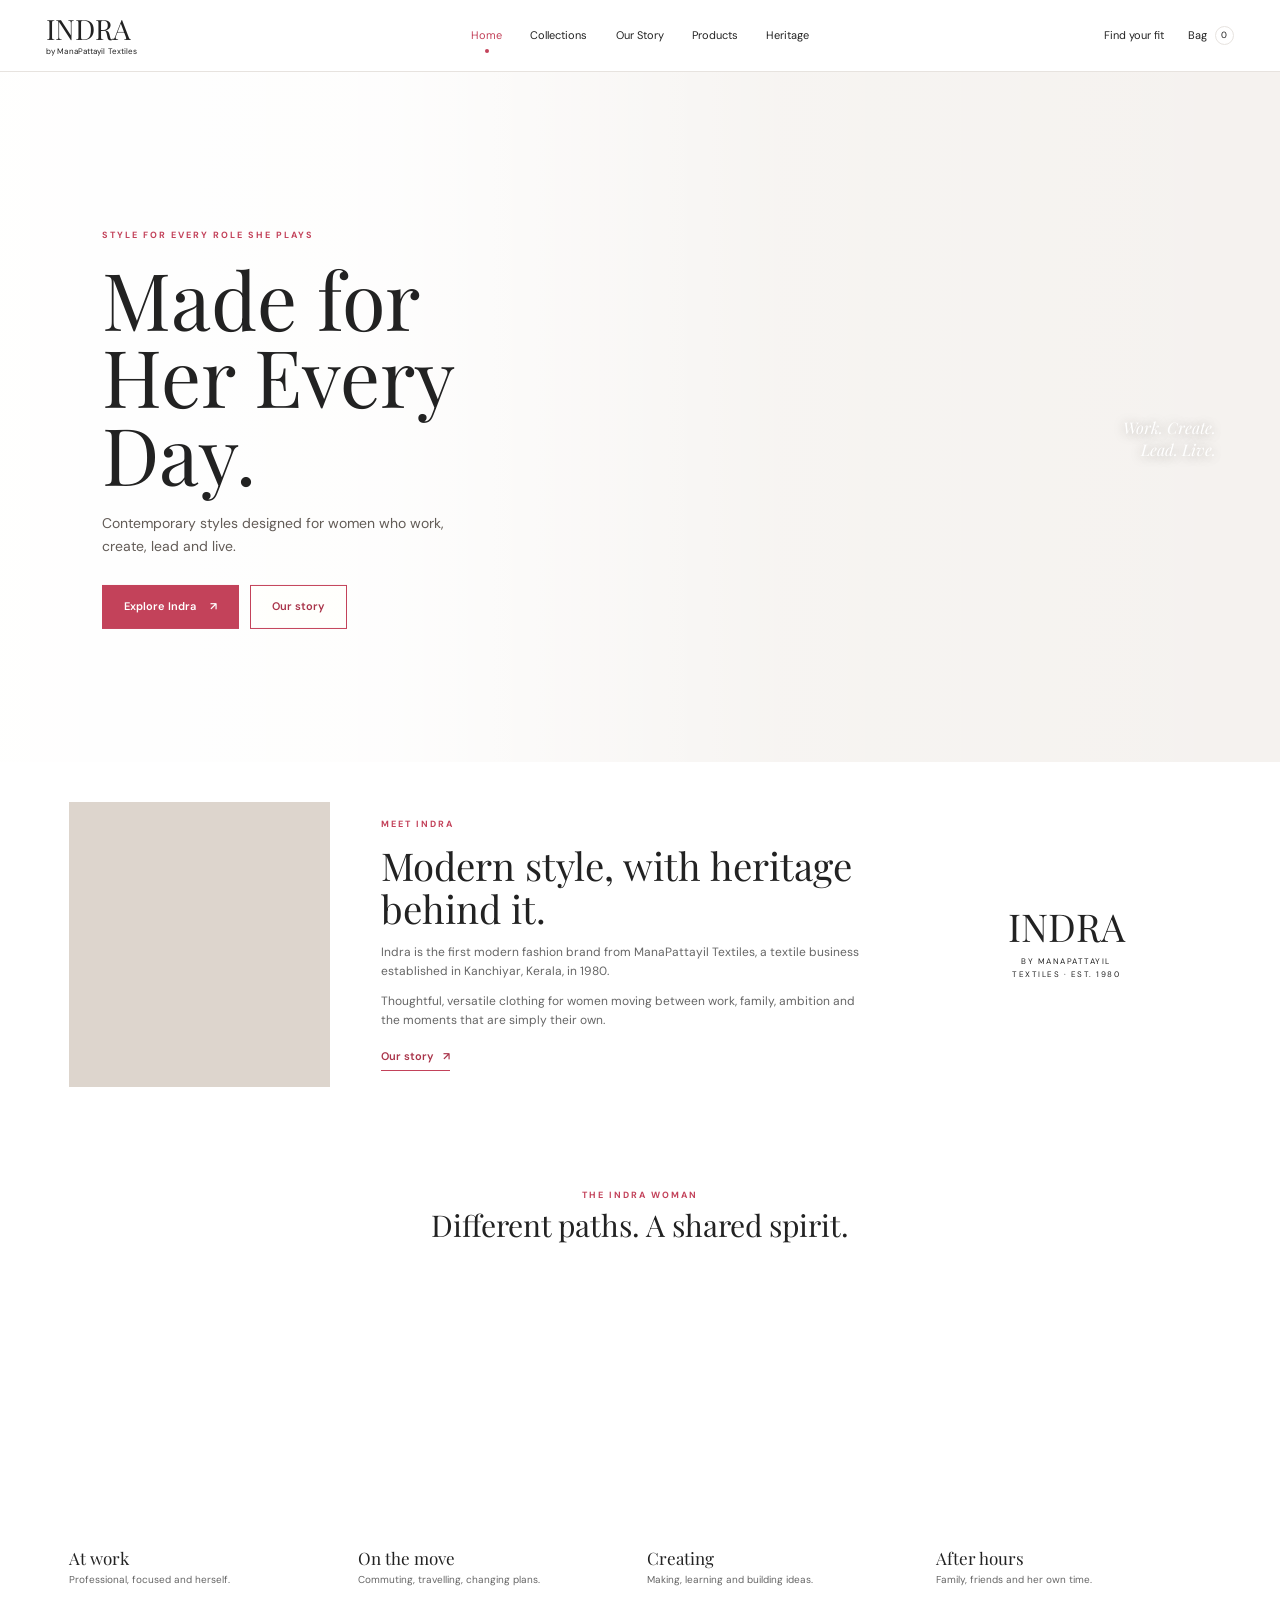
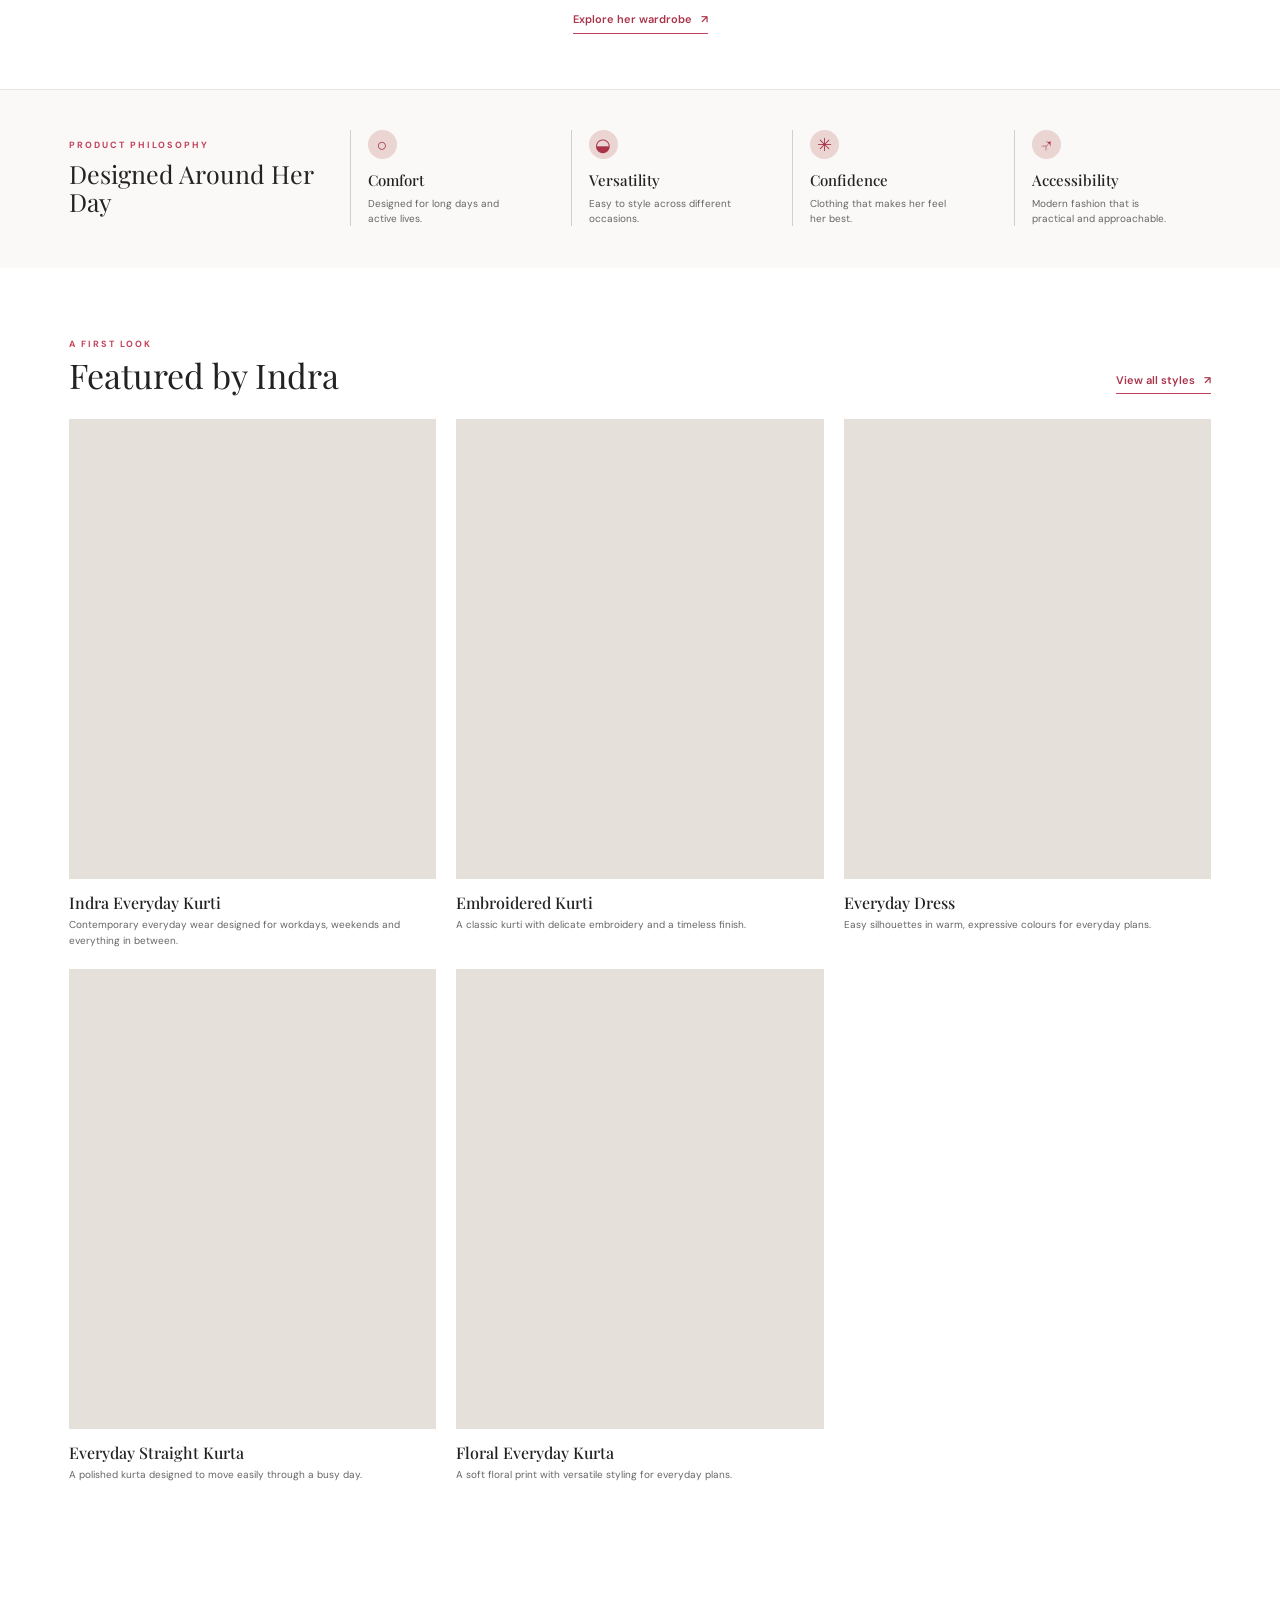
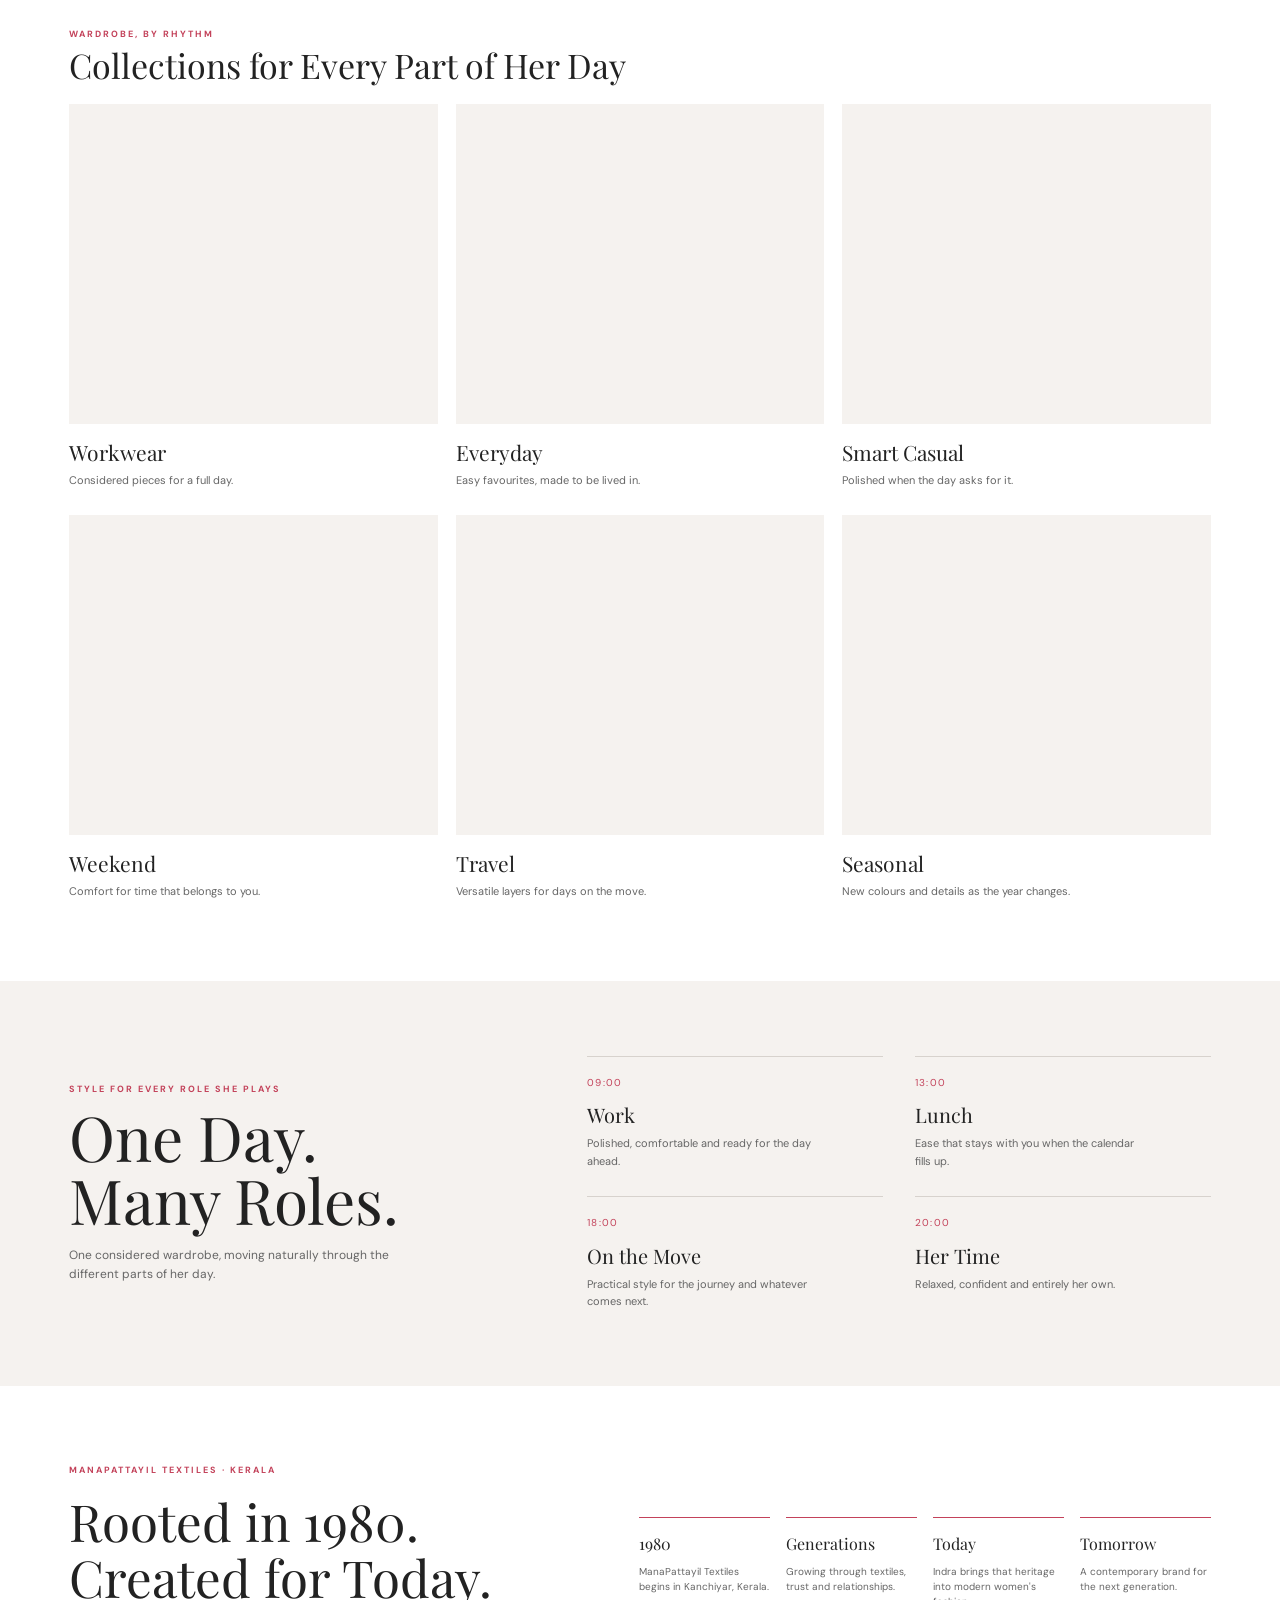
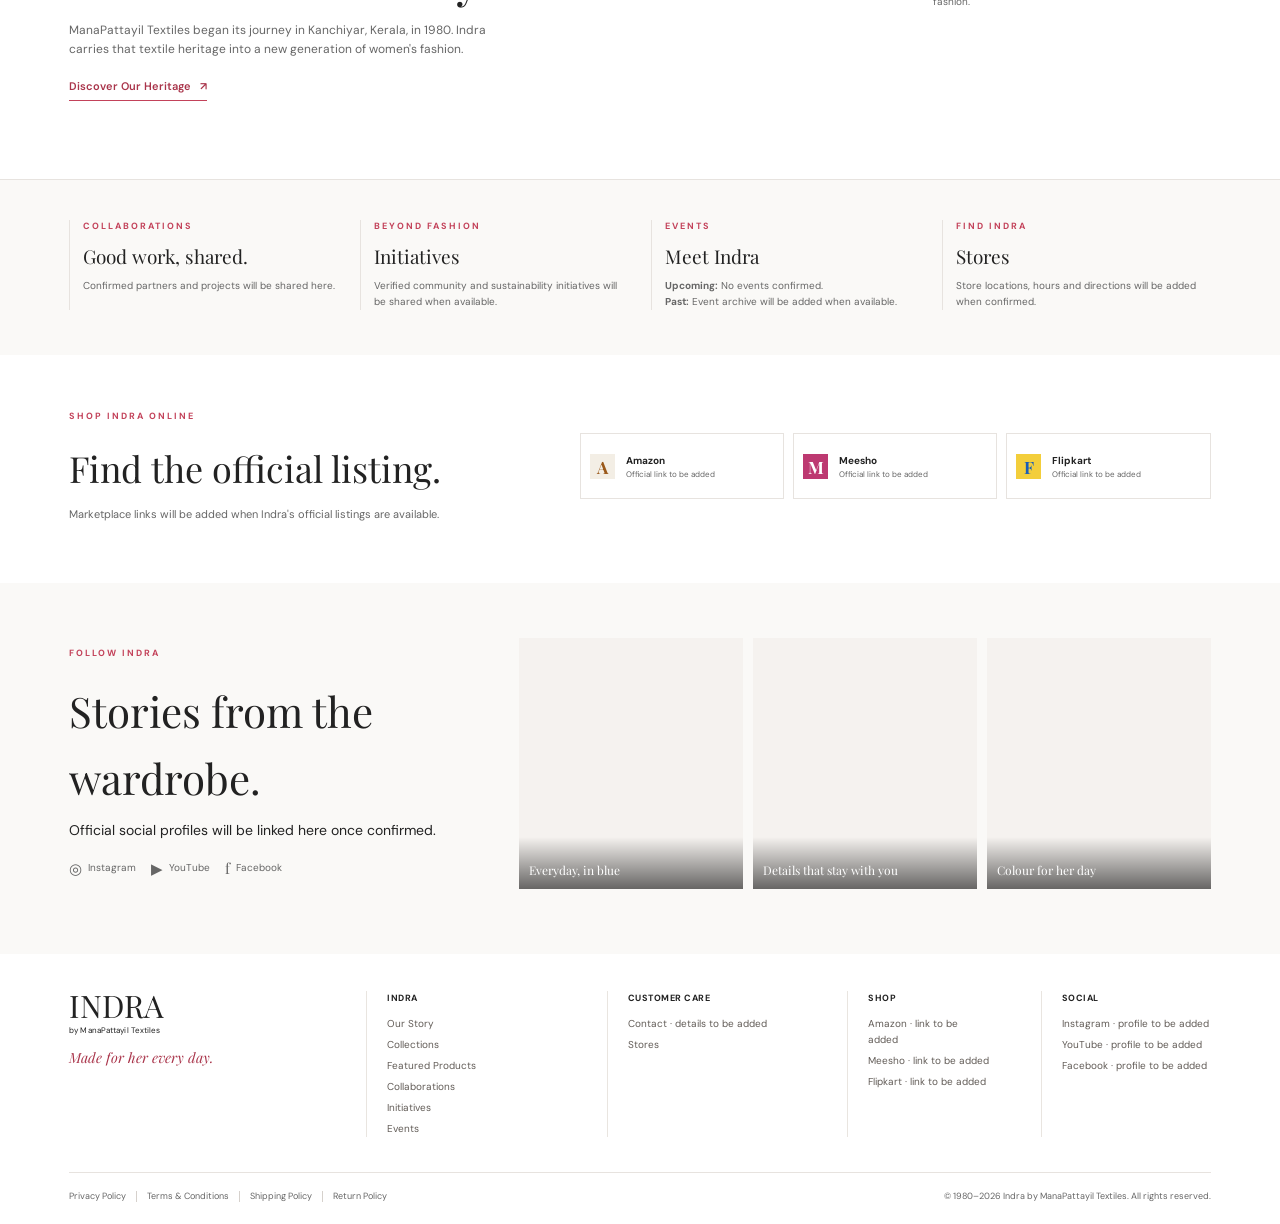
==== index.html @ 6b04056b "Pushing pages" ====
<!doctype html>
<html lang="en">
<head>
  <meta charset="utf-8">
  <meta name="viewport" content="width=device-width, initial-scale=1">
  <meta name="theme-color" content="#ffffff">
  <meta name="description" content="Indra by ManaPattayil Textiles: contemporary Indian wear for women who move, create, lead and live.">
  <title>Indra | Made for Her Every Day</title>
  <link rel="preconnect" href="https://fonts.googleapis.com">
  <link rel="preconnect" href="https://fonts.gstatic.com" crossorigin>
  <link href="https://fonts.googleapis.com/css2?family=DM+Sans:wght@400;500;600;700&family=Playfair+Display:wght@400;500;600&display=swap" rel="stylesheet">
  <link rel="stylesheet" href="styles.css">
  <script src="products.js" defer></script>
  <script src="script.js" defer></script>
</head>
<body>
  <header class="site-header">
    <a class="wordmark" href="index.html" aria-label="Indra home">INDRA<span>by ManaPattayil Textiles</span></a>
    <button class="menu-toggle" type="button" aria-expanded="false" aria-controls="primary-nav" aria-label="Open navigation"><span></span><span></span></button>
    <nav class="primary-nav" id="primary-nav" aria-label="Main navigation">
      <a class="is-active" href="index.html">Home</a>
      <a href="explore.html">Collections</a>
      <a href="our-story.html">Our Story</a>
      <a href="product.html">Products</a>
      <a href="our-story.html#heritage">Heritage</a>
    </nav>
    <div class="header-actions"><a class="header-link" href="explore.html">Find your fit</a><a class="bag-link" href="product.html" aria-label="Shopping bag">Bag <span>0</span></a></div>
  </header>

  <main>
    <section class="home-hero">
      <img class="hero-image" src="Images/blue-kurti-details.jpg" data-local-image data-fallback="https://images.unsplash.com/photo-1539109136881-3be0616acf4b?auto=format&fit=crop&w=1800&q=88" alt="Confident woman wearing Indra's blue everyday kurti">
      <div class="hero-copy">
        <p class="eyebrow">Style for every role she plays</p>
        <h1>Made for<br>Her Every Day.</h1>
        <p class="intro">Contemporary styles designed for women who work, create, lead and live.</p>
        <div class="button-row"><a class="button button-dark" href="explore.html">Explore Indra <span aria-hidden="true">↗</span></a><a class="button button-outline" href="our-story.html">Our story</a></div>
      </div>
      <p class="hero-note">Work. Create.<br>Lead. Live.</p>
    </section>

    <section class="story-intro page-gutter">
      <div class="story-photo"><img src="Images/cocoa-embroidered-kurti.jpg" data-local-image data-fallback="https://images.unsplash.com/photo-1534528741775-53994a69daeb?auto=format&fit=crop&w=900&q=85" alt="Indra cocoa kurti with delicate floral embroidery"></div>
      <div class="story-copy"><p class="eyebrow">Meet Indra</p><h2>Modern style, with heritage behind it.</h2><p>Indra is the first modern fashion brand from ManaPattayil Textiles, a textile business established in Kanchiyar, Kerala, in 1980.</p><p>Thoughtful, versatile clothing for women moving between work, family, ambition and the moments that are simply their own.</p><a class="text-link" href="our-story.html">Our story <span aria-hidden="true">↗</span></a></div>
      <div class="story-mark"><span>INDRA</span><small>BY MANAPATTAYIL<br>TEXTILES · EST. 1980</small></div>
    </section>

    <section class="woman-section page-gutter" id="stories">
      <div class="section-heading"><p class="eyebrow">The Indra woman</p><h2>Different paths. A shared spirit.</h2></div>
      <div class="persona-grid">
        <a class="persona" href="explore.html?category=workwear"><img src="Images/mustard-workwear-kurta.jpg" data-local-image data-fallback="https://images.unsplash.com/photo-1483985988355-763728e1935b?auto=format&fit=crop&w=850&q=85" alt="Indra kurta styled for a polished workday"><span class="persona-title">At work</span><span class="persona-caption">Professional, focused and herself.</span></a>
        <a class="persona" href="explore.html?category=travel"><img src="Images/blue-kurti-details.jpg" data-local-image data-fallback="https://images.unsplash.com/photo-1529139574466-a303027c1d8b?auto=format&fit=crop&w=850&q=85" alt="Indra kurti for a day on the move"><span class="persona-title">On the move</span><span class="persona-caption">Commuting, travelling, changing plans.</span></a>
        <a class="persona" href="explore.html?category=smart-casual"><img src="Images/floral-kurta-styling.jpg" data-local-image data-fallback="https://images.unsplash.com/photo-1531123897727-8f129e1688ce?auto=format&fit=crop&w=850&q=85" alt="Indra floral kurta for a creative day"><span class="persona-title">Creating</span><span class="persona-caption">Making, learning and building ideas.</span></a>
        <a class="persona" href="explore.html?category=weekend"><img src="Images/everyday-dress-colours.jpg" data-local-image data-fallback="https://images.unsplash.com/photo-1515886657613-9f3515b0c78f?auto=format&fit=crop&w=850&q=85" alt="Indra everyday styles for time outside work"><span class="persona-title">After hours</span><span class="persona-caption">Family, friends and her own time.</span></a>
      </div>
      <a class="text-link center-link" href="explore.html">Explore her wardrobe <span aria-hidden="true">↗</span></a>
    </section>

    <section class="values-strip page-gutter" id="values">
      <div class="values-copy"><p class="eyebrow">Product philosophy</p><h2>Designed Around Her Day</h2></div>
      <div class="value-item"><span class="value-symbol">○</span><h3>Comfort</h3><p>Designed for long days and active lives.</p></div>
      <div class="value-item"><span class="value-symbol">◒</span><h3>Versatility</h3><p>Easy to style across different occasions.</p></div>
      <div class="value-item"><span class="value-symbol">✳</span><h3>Confidence</h3><p>Clothing that makes her feel her best.</p></div>
      <div class="value-item"><span class="value-symbol">↗</span><h3>Accessibility</h3><p>Modern fashion that is practical and approachable.</p></div>
    </section>

    <section class="featured-section page-gutter" id="featured"><div class="collection-top"><div><p class="eyebrow">A first look</p><h2>Featured by Indra</h2></div><a class="text-link" href="explore.html">View all styles <span aria-hidden="true">↗</span></a></div><div class="product-grid featured-grid" data-featured-products></div></section>

    <section class="collection-section page-gutter" id="collections"><div class="collection-top"><div><p class="eyebrow">Wardrobe, by rhythm</p><h2>Collections for Every Part of Her Day</h2></div></div><div class="collection-editorial-grid" data-collection-grid></div></section>

    <section class="day-story page-gutter" id="day-story"><div class="day-story-heading"><p class="eyebrow">Style for every role she plays</p><h2>One Day.<br>Many Roles.</h2><p>One considered wardrobe, moving naturally through the different parts of her day.</p></div><div class="day-moments"><article><span>09:00</span><h3>Work</h3><p>Polished, comfortable and ready for the day ahead.</p></article><article><span>13:00</span><h3>Lunch</h3><p>Ease that stays with you when the calendar fills up.</p></article><article><span>18:00</span><h3>On the Move</h3><p>Practical style for the journey and whatever comes next.</p></article><article><span>20:00</span><h3>Her Time</h3><p>Relaxed, confident and entirely her own.</p></article></div></section>

    <section class="heritage-band page-gutter" id="heritage"><div class="heritage-band-copy"><p class="eyebrow">ManaPattayil Textiles · Kerala</p><h2>Rooted in 1980.<br>Created for Today.</h2><p>ManaPattayil Textiles began its journey in Kanchiyar, Kerala, in 1980. Indra carries that textile heritage into a new generation of women's fashion.</p><a class="text-link" href="our-story.html#heritage">Discover Our Heritage <span aria-hidden="true">↗</span></a></div><ol class="heritage-timeline"><li><span>1980</span><p>ManaPattayil Textiles begins in Kanchiyar, Kerala.</p></li><li><span>Generations</span><p>Growing through textiles, trust and relationships.</p></li><li><span>Today</span><p>Indra brings that heritage into modern women's fashion.</p></li><li><span>Tomorrow</span><p>A contemporary brand for the next generation.</p></li></ol></section>

    <section class="brand-updates page-gutter" aria-label="Brand updates"><div id="collaborations"><p class="eyebrow">Collaborations</p><h2>Good work, shared.</h2><p>Confirmed partners and projects will be shared here.</p></div><div id="initiatives"><p class="eyebrow">Beyond fashion</p><h2>Initiatives</h2><p>Verified community and sustainability initiatives will be shared when available.</p></div><div id="events"><p class="eyebrow">Events</p><h2>Meet Indra</h2><p><strong>Upcoming:</strong> No events confirmed.<br><strong>Past:</strong> Event archive will be added when available.</p></div><div id="stores"><p class="eyebrow">Find Indra</p><h2>Stores</h2><p>Store locations, hours and directions will be added when confirmed.</p></div></section>

    <section class="online-section page-gutter" id="shop-online"><div><p class="eyebrow">Shop Indra Online</p><h2>Find the official listing.</h2><p>Marketplace links will be added when Indra's official listings are available.</p></div><div class="marketplace-grid" data-marketplaces></div></section>
    <section class="social-section page-gutter" id="follow"><div class="social-heading"><p class="eyebrow">Follow Indra</p><h2>Stories from the wardrobe.</h2><p>Official social profiles will be linked here once confirmed.</p><div class="social-links" data-social-links></div></div><div class="social-image-grid"><a href="product.html?id=everyday-kurti-blue"><img src="Images/blue-kurti-details.jpg" data-local-image data-fallback="https://images.unsplash.com/photo-1539109136881-3be0616acf4b?auto=format&fit=crop&w=700&q=80" alt="Indra blue kurti details"><span>Everyday, in blue</span></a><a href="product.html?id=embroidered-kurti-cocoa"><img src="Images/cocoa-embroidered-kurti.jpg" data-local-image data-fallback="https://images.unsplash.com/photo-1524504388940-b1c1722653e1?auto=format&fit=crop&w=700&q=80" alt="Indra embroidered kurti"><span>Details that stay with you</span></a><a href="product.html?id=floral-kurta-mint"><img src="Images/floral-kurta-styling.jpg" data-local-image data-fallback="https://images.unsplash.com/photo-1515886657613-9f3515b0c78f?auto=format&fit=crop&w=700&q=80" alt="Indra floral kurta"><span>Colour for her day</span></a></div></section>
  </main>
  <footer class="site-footer">
    <div class="footer-main">
      <div class="footer-brand"><a class="wordmark" href="index.html">INDRA<span>by ManaPattayil Textiles</span></a><p>Made for her every day.</p></div>
      <nav class="footer-column" aria-label="Indra"><h2>Indra</h2><a href="our-story.html">Our Story</a><a href="explore.html">Collections</a><a href="product.html">Featured Products</a><a href="index.html#collaborations">Collaborations</a><a href="index.html#initiatives">Initiatives</a><a href="index.html#events">Events</a></nav>
      <nav class="footer-column" aria-label="Customer care"><h2>Customer Care</h2><span>Contact · details to be added</span><a href="index.html#stores">Stores</a></nav>
      <nav class="footer-column" aria-label="Shop"><h2>Shop</h2><span>Amazon · link to be added</span><span>Meesho · link to be added</span><span>Flipkart · link to be added</span></nav>
      <nav class="footer-column footer-social" aria-label="Social platforms"><h2>Social</h2><span>Instagram · profile to be added</span><span>YouTube · profile to be added</span><span>Facebook · profile to be added</span></nav>
    </div>
    <div class="footer-bottom"><div class="footer-legal"><span>Privacy Policy</span><span>Terms &amp; Conditions</span><span>Shipping Policy</span><span>Return Policy</span></div><small>© 1980–<span data-year></span> Indra by ManaPattayil Textiles. All rights reserved.</small></div>
  </footer>
</body>
</html>
---- styles.css ----
:root {
  --paper: #ffffff;
  --white: #ffffff;
  --surface: #faf9f7;
  --soft: #f5f2ef;
  --ink: #222222;
  --muted: #666666;
  --line: #e7e3df;
  --rose: #c3425a;
  --rose-dark: #a9344a;
  --sage: #7d8876;
  --serif: "Playfair Display", Georgia, serif;
  --sans: "DM Sans", "Segoe UI", sans-serif;
}

* { box-sizing: border-box; }
html { scroll-behavior: smooth; }
body { margin: 0; background: var(--paper); color: var(--ink); font-family: var(--sans); font-size: 14px; line-height: 1.6; }
img { display: block; width: 100%; height: 100%; object-fit: cover; }
a { color: inherit; text-decoration: none; }
button { color: inherit; font: inherit; }
.page-gutter { padding-right: clamp(22px, 5.4vw, 86px); padding-left: clamp(22px, 5.4vw, 86px); }
.site-header { height: 72px; display: grid; grid-template-columns: 1fr auto 1fr; align-items: center; gap: 28px; padding: 0 clamp(20px, 3.6vw, 58px); background: rgba(255, 255, 255, .97); border-bottom: 1px solid var(--line); position: relative; z-index: 10; }
.wordmark { width: max-content; display: flex; flex-direction: column; font-family: var(--serif); font-size: 28px; line-height: .95; letter-spacing: 0; }
.wordmark span { margin-top: 5px; font-family: var(--sans); font-size: 8px; line-height: 1; letter-spacing: .1px; }
.primary-nav { display: flex; gap: clamp(15px, 2.2vw, 34px); align-items: center; }
.primary-nav a, .header-link, .bag-link { font-size: 11px; transition: color .2s ease; }
.primary-nav a:hover, .primary-nav a.is-active, .header-link:hover { color: var(--rose); }
.primary-nav a.is-active::after { content: ""; display: block; width: 4px; height: 4px; margin: 5px auto -9px; border-radius: 50%; background: var(--rose); }
.header-actions { display: flex; justify-content: flex-end; align-items: center; gap: 24px; }
.bag-link { display: flex; align-items: center; gap: 8px; }
.bag-link span { display: inline-grid; place-items: center; width: 19px; height: 19px; border: 1px solid var(--line); border-radius: 50%; font-size: 9px; }
.menu-toggle { display: none; }
.home-hero { height: min(690px, calc(100svh - 72px)); min-height: 530px; position: relative; overflow: hidden; background: var(--soft); }
.home-hero::after { content: ""; position: absolute; inset: 0; background: linear-gradient(90deg, rgba(255,255,255,.97) 0%, rgba(255,255,255,.88) 30%, rgba(255,255,255,.18) 61%, transparent 100%); }
.hero-image { position: absolute; inset: 0; object-position: 54% 39%; }
.hero-copy { position: absolute; top: 50%; left: clamp(32px, 8vw, 128px); z-index: 1; width: min(480px, 42%); transform: translateY(-47%); }
.eyebrow { margin: 0 0 18px; color: var(--rose); font-size: 9px; font-weight: 700; letter-spacing: 2px; line-height: 1.4; text-transform: uppercase; }
h1, h2, h3, p { margin-top: 0; }
.hero-copy h1, .story-hero h1, .collection-hero h1 { margin-bottom: 19px; font-family: var(--serif); font-size: clamp(48px, 6.2vw, 88px); font-weight: 400; letter-spacing: 0; line-height: .98; }
.intro { max-width: 380px; color: #625b56; font-size: 14px; line-height: 1.65; }
.button-row { display: flex; flex-wrap: wrap; gap: 11px; margin-top: 27px; }
.button { min-height: 44px; display: inline-flex; align-items: center; justify-content: center; gap: 14px; padding: 0 21px; border: 1px solid transparent; font-size: 11px; font-weight: 600; transition: background .2s ease, color .2s ease, border-color .2s ease; }
.button-dark { background: var(--rose); color: white; }
.button-dark:hover { background: var(--rose-dark); }
.button-outline { border-color: var(--rose); color: var(--rose-dark); background: rgba(255,254,250,.35); }
.button-outline:hover { background: var(--rose); color: white; }
.hero-note { position: absolute; z-index: 1; right: 5%; top: 50%; color: white; font-family: var(--serif); font-size: 16px; font-style: italic; line-height: 1.4; text-align: right; text-shadow: 0 1px 12px #30282466; }
.hero-index { position: absolute; right: 38px; bottom: 29px; z-index: 1; color: white; font-size: 10px; letter-spacing: 1px; }
.story-intro { min-height: 365px; display: grid; grid-template-columns: minmax(180px, .72fr) 1.35fr .8fr; gap: clamp(24px, 4vw, 66px); align-items: center; padding-top: 38px; padding-bottom: 38px; background: var(--white); }
.story-photo { height: 285px; overflow: hidden; background: #ddd5cd; }
.story-photo img { object-position: 50% 40%; }
.story-copy .eyebrow { margin-bottom: 13px; }
.story-copy h2, .section-heading h2, .values-copy h2, .shop-band h2, .collection-top h2, .collection-note h2, .heritage-copy h2 { margin-bottom: 13px; font-family: var(--serif); font-size: clamp(27px, 3vw, 40px); font-weight: 400; line-height: 1.12; }
.story-copy p:not(.eyebrow) { max-width: 540px; margin-bottom: 11px; color: var(--muted); font-size: 12px; }
.text-link { display: inline-flex; align-items: center; gap: 9px; margin-top: 7px; padding-bottom: 4px; border-bottom: 1px solid var(--rose); color: var(--rose-dark); font-size: 11px; font-weight: 600; }
.text-link span { transition: transform .2s ease; }
.text-link:hover span { transform: translate(2px, -2px); }
.story-mark { display: flex; flex-direction: column; align-items: center; gap: 9px; color: var(--ink); }
.story-mark span { font-family: var(--serif); font-size: clamp(30px, 3vw, 43px); line-height: 1; }
.story-mark small { font-size: 8px; letter-spacing: 1.5px; line-height: 1.7; text-align: center; }
.woman-section { padding-top: 62px; padding-bottom: 55px; }
.section-heading { margin-bottom: 25px; text-align: center; }
.section-heading .eyebrow { margin-bottom: 7px; }
.section-heading h2 { margin: 0; font-size: 30px; }
.persona-grid { display: grid; grid-template-columns: repeat(4, minmax(0, 1fr)); gap: 14px; }
.persona { display: flex; flex-direction: column; min-width: 0; }
.persona img { height: clamp(170px, 21vw, 290px); margin-bottom: 9px; background: #e1dcd5; transition: filter .25s ease; }
.persona:hover img, .product-card:hover img { filter: saturate(.82); }
.persona-title { font-family: var(--serif); font-size: 17px; }
.persona-caption { color: var(--muted); font-size: 10px; }
.center-link { display: flex; width: max-content; margin: 23px auto 0; }
.values-strip { display: grid; grid-template-columns: 1.3fr repeat(4, 1fr); gap: 24px; align-items: center; padding-top: 40px; padding-bottom: 42px; border-top: 1px solid var(--line); background: var(--surface); }
.values-copy .eyebrow { margin-bottom: 8px; }
.values-copy h2 { margin: 0; font-size: 25px; }
.value-item { padding-left: 17px; border-left: 1px solid #d7cfc7; }
.value-symbol { display: inline-grid; place-items: center; width: 29px; height: 29px; margin-bottom: 9px; border-radius: 50%; background: #ead5d3; color: var(--rose-dark); font-family: var(--serif); font-size: 18px; }
.value-item h3 { margin-bottom: 4px; font-family: var(--serif); font-size: 15px; font-weight: 500; }
.value-item p { max-width: 150px; margin: 0; color: var(--muted); font-size: 10px; line-height: 1.5; }
.shop-band { min-height: 230px; display: flex; justify-content: space-between; align-items: center; gap: 24px; padding-top: 42px; padding-bottom: 42px; background: var(--sage); color: white; }
.shop-band .eyebrow { color: #f2c6c6; }
.shop-band h2 { max-width: 520px; margin: 0; font-size: clamp(30px, 4vw, 47px); }
.button-light { background: var(--white); color: var(--ink); }
.button-light:hover { background: #ead5d3; }
.site-footer { padding: 37px clamp(22px, 5.4vw, 86px) 15px; background: var(--white); }
.footer-main { display: grid; grid-template-columns: 1.3fr 1fr 1fr .75fr .9fr; gap: clamp(20px, 4vw, 64px); padding-bottom: 35px; }
.footer-brand .wordmark { font-size: 31px; }
.footer-brand > p { margin: 13px 0 0; color: var(--rose-dark); font-family: var(--serif); font-size: 14px; font-style: italic; }
.footer-column { display: flex; flex-direction: column; align-items: flex-start; gap: 5px; padding-left: 20px; border-left: 1px solid #e9e5e0; }
.footer-column h2 { margin: 0 0 5px; font-family: var(--sans); font-size: 9px; font-weight: 700; letter-spacing: .5px; text-transform: uppercase; }
.footer-column a { color: #625c57; font-size: 10px; line-height: 1.6; }
.footer-column a:hover { color: var(--rose); }
.footer-social a { display: flex; align-items: center; gap: 8px; }
.footer-social a span { width: 14px; color: var(--rose-dark); font-size: 12px; text-align: center; }
.footer-bottom { min-height: 37px; display: flex; justify-content: space-between; align-items: center; gap: 18px; padding-top: 12px; border-top: 1px solid var(--line); }
.footer-legal { display: flex; flex-wrap: wrap; gap: 0; }
.footer-legal span { padding: 0 10px; border-right: 1px solid #d6d1cc; color: var(--muted); font-size: 9px; line-height: 1.2; }
.footer-legal span:first-child { padding-left: 0; }
.footer-legal span:last-child { border-right: 0; }
.footer-bottom small { color: var(--muted); font-size: 9px; }
.story-hero { min-height: 580px; display: grid; grid-template-columns: .82fr 1.18fr; gap: 7vw; align-items: center; padding-top: 48px; padding-bottom: 48px; }
.story-hero-copy { padding-left: 7vw; }
.story-hero h1 { font-size: clamp(48px, 6vw, 76px); }
.story-hero-image { height: 480px; position: relative; overflow: hidden; background: #d9d1c7; }
.story-hero-image img { object-position: center 38%; }
.image-caption { position: absolute; right: 0; bottom: 0; padding: 12px 18px; background: var(--white); color: var(--rose-dark); font-family: var(--serif); font-size: 14px; font-style: italic; }
.manifesto { padding-top: 100px; padding-bottom: 105px; background: var(--soft); text-align: center; }
.manifesto h2 { max-width: 900px; margin: 0 auto 25px; font-family: var(--serif); font-size: clamp(30px, 4.3vw, 55px); font-weight: 400; line-height: 1.18; }
.manifesto > p:last-child { max-width: 670px; margin: 0 auto; color: var(--muted); font-size: 13px; }
.heritage-section { display: grid; grid-template-columns: 1fr 1fr; gap: 9vw; align-items: center; padding-top: 80px; padding-bottom: 80px; background: var(--white); }
.heritage-image { height: 410px; background: #ddd6cf; }
.heritage-copy p:not(.eyebrow) { max-width: 520px; color: var(--muted); font-size: 13px; }
.heritage-copy h2 { margin-bottom: 22px; font-size: clamp(31px, 4vw, 48px); }
.story-values { padding-top: 75px; padding-bottom: 85px; }
.story-values .section-heading { margin-bottom: 40px; }
.principles-grid { display: grid; grid-template-columns: repeat(3, 1fr); gap: 30px; }
.principles-grid article { min-height: 170px; padding-top: 20px; border-top: 1px solid var(--line); }
.principles-grid article > span { color: var(--rose); font-size: 10px; letter-spacing: 1px; }
.principles-grid h3 { margin: 15px 0 8px; font-family: var(--serif); font-size: 22px; font-weight: 400; }
.principles-grid p { max-width: 310px; color: var(--muted); font-size: 12px; }
.story-quote { display: flex; justify-content: center; align-items: center; gap: 50px; padding: 54px 24px; background: var(--soft); }
.story-quote p { margin: 0; font-family: var(--serif); font-size: clamp(26px, 4vw, 42px); font-style: italic; }
.collection-hero { min-height: 490px; display: grid; grid-template-columns: .85fr 1.15fr; align-items: center; gap: 7vw; padding-top: 45px; padding-bottom: 45px; background: var(--surface); }
.collection-hero > div { padding-left: 6vw; }
.collection-hero h1 { font-size: clamp(46px, 5.8vw, 75px); }
.collection-hero > img { height: 400px; object-position: center 35%; }
.collection-section { padding-top: 70px; padding-bottom: 80px; background: var(--white); }
.collection-top { display: flex; justify-content: space-between; align-items: end; gap: 20px; margin-bottom: 20px; }
.collection-top .eyebrow { margin-bottom: 6px; }
.collection-top h2 { margin: 0; font-size: 34px; }
.product-count { margin: 0 0 5px; color: var(--muted); font-size: 11px; }
.filter-row { display: flex; gap: 8px; margin: 25px 0 28px; overflow-x: auto; }
.filter-button { min-height: 35px; padding: 0 14px; border: 1px solid var(--line); background: transparent; cursor: pointer; white-space: nowrap; font-size: 10px; }
.filter-button:hover, .filter-button.is-selected { border-color: var(--ink); background: var(--ink); color: white; }
.product-grid { display: grid; grid-template-columns: repeat(4, minmax(0, 1fr)); gap: 20px; }
.product-card { min-width: 0; }
.product-image { height: clamp(220px, 30vw, 390px); position: relative; overflow: hidden; background: #e5e0da; }
.product-image img { transition: transform .45s ease, filter .25s ease; }
.product-card:hover .product-image img { transform: scale(1.025); }
.product-tag { position: absolute; top: 12px; left: 12px; padding: 5px 8px; background: var(--white); font-size: 9px; }
.product-meta { display: flex; justify-content: space-between; gap: 8px; padding-top: 11px; }
.product-meta h3 { margin: 0 0 1px; font-family: var(--serif); font-size: 16px; font-weight: 500; }
.product-meta p { margin: 0; color: var(--muted); font-size: 10px; }
.price { flex: 0 0 auto; color: var(--rose-dark); font-size: 11px; font-weight: 600; }
.collection-note { padding-top: 70px; padding-bottom: 80px; background: var(--soft); text-align: center; }
.collection-note h2 { max-width: 690px; margin: 0 auto 15px; font-size: clamp(30px, 4vw, 46px); }
.breadcrumbs { display: flex; gap: 10px; align-items: center; min-height: 50px; background: var(--white); color: var(--muted); font-size: 10px; }
.breadcrumbs a:hover { color: var(--rose); }
.product-detail { display: grid; grid-template-columns: 1.12fr .88fr; gap: clamp(35px, 7vw, 105px); padding-top: 16px; padding-bottom: 60px; background: var(--white); }
.product-gallery { display: grid; grid-template-columns: 60px minmax(0, 1fr); gap: 13px; max-height: 660px; }
.thumbnail-list { display: flex; flex-direction: column; gap: 9px; }
.thumbnail { width: 60px; height: 79px; padding: 0; overflow: hidden; border: 1px solid transparent; background: #eee9e3; cursor: pointer; }
.thumbnail.is-active { border-color: var(--rose); }
.thumbnail img { opacity: .8; }
.thumbnail.is-active img { opacity: 1; }
.main-product-image { height: min(640px, 55vw); min-height: 440px; background: #e4ded7; }
.main-product-image img { object-position: center 35%; }
.product-info { padding-top: 17px; }
.product-info .eyebrow { margin-bottom: 11px; }
.product-info h1 { margin-bottom: 9px; font-family: var(--serif); font-size: clamp(32px, 4vw, 47px); font-weight: 400; line-height: 1.12; }
.product-description { max-width: 450px; margin-bottom: 19px; color: var(--muted); font-size: 12px; }
.product-price { margin-bottom: 24px; color: var(--rose-dark); font-size: 20px; font-weight: 600; }
.product-price span { display: block; margin-top: 2px; color: var(--muted); font-size: 9px; font-weight: 400; }
.size-picker { margin: 0 0 19px; padding: 0; border: 0; }
.size-picker legend { display: flex; width: 100%; justify-content: space-between; align-items: center; margin-bottom: 10px; font-size: 11px; font-weight: 600; }
.size-guide-link { padding: 0; border: 0; border-bottom: 1px solid var(--muted); background: none; color: var(--muted); cursor: pointer; font-size: 10px; font-weight: 400; }
.size-options { display: flex; gap: 8px; }
.size-options button { width: 43px; height: 39px; border: 1px solid var(--line); background: transparent; cursor: pointer; font-size: 10px; }
.size-options button:hover, .size-options button[aria-pressed="true"] { border-color: var(--ink); background: var(--ink); color: white; }
.selection-message { min-height: 16px; margin: 7px 0 0; color: var(--rose-dark); font-size: 10px; }
.retailer-list { display: grid; gap: 7px; }
.retailer-list a { min-height: 44px; display: grid; grid-template-columns: 28px 1fr 20px; gap: 10px; align-items: center; padding: 0 10px; border: 1px solid #c9c4be; transition: border-color .2s ease, background .2s ease; }
.retailer-list a:hover { border-color: var(--rose); background: #faf6f2; }
.retailer-list a > span:nth-child(2) { font-size: 11px; font-weight: 600; }
.retailer-mark { width: 25px; height: 25px; display: grid; place-items: center; color: white; font-family: var(--serif); font-size: 17px; font-weight: 700; }
.amazon-mark { background: #f3eee5; color: #9a5819; }
.meesho-mark { background: #bd3971; }
.flipkart-mark { background: #f3ce3b; color: #195db8; }
.product-promises { display: flex; flex-wrap: wrap; justify-content: space-between; gap: 9px; padding-top: 15px; color: var(--muted); font-size: 9px; }
.product-tabs { padding-bottom: 45px; background: var(--white); }
.tab-list { display: flex; gap: 0; border-bottom: 1px solid var(--line); }
.tab-button { min-width: 135px; padding: 12px 16px; border: 0; border-bottom: 2px solid transparent; background: transparent; color: var(--muted); cursor: pointer; font-size: 10px; }
.tab-button.is-active { border-bottom-color: var(--rose); color: var(--rose-dark); }
.tab-panel { min-height: 155px; padding: 20px 3px; color: var(--muted); font-size: 11px; }
.tab-panel p { max-width: 800px; }
.tab-panel ul { padding-left: 17px; }
.tab-panel li { margin: 3px 0; }
.size-table-wrap { overflow-x: auto; }
.tab-panel table { width: min(600px, 100%); border-collapse: collapse; text-align: left; }
.tab-panel th, .tab-panel td { padding: 8px 12px; border-bottom: 1px solid var(--line); }
.tab-panel th { color: var(--ink); font-weight: 600; }
.recommendations { padding-top: 48px; padding-bottom: 70px; }
.recommendations .collection-top { margin-bottom: 22px; }
.recommendation-grid { display: grid; grid-template-columns: repeat(3, minmax(0, 1fr)); gap: 18px; }
.recommendation-grid .product-image { height: clamp(230px, 31vw, 385px); }
.image-unavailable { visibility: hidden; }
[hidden] { display: none !important; }
.featured-section { padding-top: 70px; padding-bottom: 75px; background: var(--white); }
.featured-section .collection-top { margin-bottom: 25px; }
.featured-grid { grid-template-columns: repeat(3, minmax(0, 1fr)); }
.featured-grid .product-image { height: clamp(270px, 36vw, 460px); }
.collection-editorial-grid { display: grid; grid-template-columns: repeat(3, minmax(0, 1fr)); gap: 26px 18px; }
.collection-editorial-card { min-width: 0; }
.collection-editorial-image { height: clamp(210px, 25vw, 330px); overflow: hidden; background: var(--soft); }
.collection-editorial-image img { transition: transform .45s ease; }
.collection-editorial-card:hover img { transform: scale(1.025); }
.collection-editorial-card h3 { margin: 12px 0 2px; font-family: var(--serif); font-size: 21px; font-weight: 400; }
.collection-editorial-card p { margin: 0; color: var(--muted); font-size: 11px; }
.day-story { display: grid; grid-template-columns: .8fr 1.2fr; gap: 8vw; align-items: center; padding-top: 75px; padding-bottom: 75px; background: var(--soft); }
.day-story-heading .eyebrow { margin-bottom: 10px; }
.day-story-heading h2 { margin-bottom: 14px; font-family: var(--serif); font-size: clamp(38px, 5vw, 62px); font-weight: 400; line-height: 1.02; }
.day-story-heading > p:last-child { max-width: 320px; margin: 0; color: var(--muted); font-size: 12px; }
.day-moments { display: grid; grid-template-columns: repeat(2, minmax(0, 1fr)); gap: 26px 32px; }
.day-moments article { padding-top: 13px; border-top: 1px solid #d7d2cd; }
.day-moments article > span { color: var(--rose); font-size: 10px; letter-spacing: 1.2px; }
.day-moments h3 { margin: 7px 0 4px; font-family: var(--serif); font-size: 20px; font-weight: 400; }
.day-moments p { max-width: 230px; margin: 0; color: var(--muted); font-size: 11px; }
.heritage-band { display: grid; grid-template-columns: .9fr 1.1fr; gap: 8vw; align-items: center; padding-top: 78px; padding-bottom: 78px; background: var(--white); }
.heritage-band-copy h2 { margin-bottom: 16px; font-family: var(--serif); font-size: clamp(35px, 4vw, 51px); font-weight: 400; line-height: 1.08; }
.heritage-band-copy > p:not(.eyebrow) { max-width: 450px; color: var(--muted); font-size: 12px; }
.heritage-timeline { display: grid; grid-template-columns: repeat(4, minmax(0, 1fr)); gap: 16px; margin: 0; padding: 0; list-style: none; }
.heritage-timeline li { min-height: 130px; padding-top: 13px; border-top: 1px solid var(--rose); }
.heritage-timeline li span { font-family: var(--serif); font-size: 16px; }
.heritage-timeline li p { margin: 7px 0 0; color: var(--muted); font-size: 10px; line-height: 1.5; }
.brand-updates { display: grid; grid-template-columns: repeat(4, minmax(0, 1fr)); gap: 22px; padding-top: 40px; padding-bottom: 45px; border-top: 1px solid var(--line); background: var(--surface); }
.brand-updates > div { padding-left: 13px; border-left: 1px solid var(--line); }
.brand-updates .eyebrow { margin-bottom: 9px; }
.brand-updates h2 { margin-bottom: 6px; font-family: var(--serif); font-size: 19px; font-weight: 400; }
.brand-updates p:last-child { margin: 0; color: var(--muted); font-size: 10px; }
.brand-updates > div:nth-child(1) { scroll-margin-top: 85px; }
.brand-updates > div:nth-child(2) { scroll-margin-top: 85px; }
.brand-updates > div:nth-child(3) { scroll-margin-top: 85px; }
.brand-updates > div:nth-child(4) { scroll-margin-top: 85px; }
.online-section { display: grid; grid-template-columns: .8fr 1.2fr; gap: 7vw; align-items: center; padding-top: 55px; padding-bottom: 60px; background: var(--white); }
.online-section h2 { margin-bottom: 8px; font-family: var(--serif); font-size: clamp(25px, 3vw, 36px); font-weight: 400; }
.online-section > div:first-child > p:last-child { margin: 0; color: var(--muted); font-size: 11px; }
.marketplace-grid { display: grid; grid-template-columns: repeat(3, minmax(0, 1fr)); gap: 9px; }
.marketplace-option { min-height: 66px; display: grid; grid-template-columns: 28px minmax(0, 1fr) 14px; gap: 8px; align-items: center; padding: 9px; border: 1px solid var(--line); }
.marketplace-option[aria-disabled="true"] { color: var(--muted); }
.marketplace-option[href]:hover { border-color: var(--rose); }
.marketplace-copy { display: flex; flex-direction: column; min-width: 0; }
.marketplace-copy strong { color: var(--ink); font-size: 10px; }
.marketplace-copy small { color: var(--muted); font-size: 8px; line-height: 1.3; }
.product-availability { margin: 0 0 16px; color: var(--muted); font-size: 10px; }
.product-info .size-picker h2 { margin: 0 0 9px; font-family: var(--sans); font-size: 11px; font-weight: 600; }
.product-info .retailer-list { margin-bottom: 15px; }
.product-info .retailer-list .marketplace-option { min-height: 47px; }
.product-info .product-promises { justify-content: flex-start; }
.brand-relationship { display: grid; grid-template-columns: 1fr 44px 1fr; gap: 28px; align-items: center; padding-top: 35px; padding-bottom: 35px; background: var(--soft); }
.brand-relationship article { padding: 8px 0; }
.brand-relationship .eyebrow { margin-bottom: 7px; }
.brand-relationship h2 { margin-bottom: 6px; font-family: var(--serif); font-size: 25px; font-weight: 400; }
.brand-relationship article:last-child h2 { font-size: 37px; }
.brand-relationship article p:last-child { max-width: 390px; margin: 0; color: var(--muted); font-size: 11px; }
.brand-relationship > span { color: var(--rose); font-size: 23px; text-align: center; }
.footer-column > span { color: #625c57; font-size: 10px; line-height: 1.6; }
.footer-column > span[aria-disabled="true"] { color: var(--muted); }
.social-section { display: grid; grid-template-columns: .7fr 1.3fr; gap: 6vw; align-items: center; padding-top: 55px; padding-bottom: 65px; background: var(--surface); }
.social-heading h2 { margin-bottom: 7px; font-family: var(--serif); font-size: clamp(28px, 3.5vw, 42px); font-weight: 400; }
.social-heading > p:last-child { margin: 0; color: var(--muted); font-size: 11px; }
.social-links { display: flex; flex-wrap: wrap; gap: 8px 15px; margin-top: 15px; }
.social-profile { display: inline-flex; align-items: center; gap: 6px; color: var(--muted); font-size: 10px; }
.social-profile[href] { color: var(--rose-dark); }
.social-profile > span:first-child { font-family: var(--serif); font-size: 15px; }
.social-profile[aria-disabled="true"] { cursor: default; }
.social-image-grid { display: grid; grid-template-columns: repeat(3, minmax(0, 1fr)); gap: 10px; }
.social-image-grid a { min-width: 0; position: relative; aspect-ratio: 1 / 1.12; overflow: hidden; background: var(--soft); }
.social-image-grid img { transition: transform .4s ease; }
.social-image-grid a:hover img { transform: scale(1.04); }
.social-image-grid a span { position: absolute; right: 0; bottom: 0; left: 0; padding: 24px 10px 9px; background: linear-gradient(transparent, rgba(0,0,0,.58)); color: white; font-family: var(--serif); font-size: 12px; }
.collection-section, .featured-section, .day-story, .heritage-band, .brand-updates, .online-section, .social-section { scroll-margin-top: 74px; }

@media (max-width: 900px) {
  .site-header { grid-template-columns: 1fr auto auto; gap: 16px; }
  .menu-toggle { width: 35px; height: 35px; display: flex; flex-direction: column; justify-content: center; gap: 5px; padding: 7px; border: 0; background: transparent; cursor: pointer; }
  .menu-toggle span { width: 20px; height: 1px; background: var(--ink); }
  .primary-nav { position: absolute; top: 71px; right: 0; left: 0; display: none; flex-direction: column; align-items: stretch; gap: 0; padding: 8px 22px 17px; border-bottom: 1px solid var(--line); background: var(--white); }
  .primary-nav.is-open { display: flex; }
  .primary-nav a { padding: 11px 0; border-bottom: 1px solid #eeeae5; }
  .primary-nav a.is-active::after { display: none; }
  .hero-copy { width: min(480px, 55%); }
  .story-intro { grid-template-columns: .75fr 1.4fr; }
  .story-mark { display: none; }
  .values-strip { grid-template-columns: repeat(2, 1fr); }
  .values-copy { grid-column: 1 / -1; }
  .product-detail { gap: 35px; }
  .product-grid { grid-template-columns: repeat(2, minmax(0, 1fr)); }
  .collection-editorial-grid { grid-template-columns: repeat(2, minmax(0, 1fr)); }
  .heritage-band { grid-template-columns: 1fr; gap: 30px; }
  .brand-updates { grid-template-columns: repeat(2, minmax(0, 1fr)); }
  .online-section { grid-template-columns: 1fr; gap: 22px; }
  .social-section { grid-template-columns: 1fr; gap: 20px; }
  .product-gallery { grid-template-columns: 48px minmax(0, 1fr); gap: 9px; }
  .thumbnail { width: 48px; height: 66px; }
  .product-promises { justify-content: flex-start; gap: 12px; }
  .footer-main { grid-template-columns: 1.1fr 1fr 1fr; }
  .footer-brand { grid-row: span 2; }
  .footer-bottom { align-items: flex-start; flex-direction: column; gap: 10px; }
}
@media (max-width: 620px) {
  body { font-size: 13px; }
  .site-header { height: 62px; padding: 0 17px; gap: 9px; }
  .wordmark { font-size: 25px; }
  .header-actions { gap: 0; }
  .header-link { display: none; }
  .primary-nav { top: 61px; }
  .bag-link { font-size: 10px; }
  .home-hero { min-height: 650px; height: calc(100svh - 62px); max-height: 780px; }
  .home-hero::after { background: linear-gradient(0deg, rgba(255,255,255,.98) 0%, rgba(255,255,255,.88) 38%, rgba(255,255,255,.1) 79%); }
  .hero-image { object-position: 60% top; }
  .hero-copy { top: auto; bottom: 65px; left: 23px; width: calc(100% - 46px); transform: none; }
  .hero-copy h1 { font-size: clamp(49px, 14vw, 70px); }
  .hero-copy .intro { max-width: 300px; }
  .hero-note { top: 42%; right: 22px; font-size: 12px; }
  .hero-index { right: 20px; bottom: 20px; }
  .story-intro { grid-template-columns: 1fr; gap: 22px; padding-top: 25px; padding-bottom: 34px; }
  .story-photo { height: 270px; }
  .story-copy h2 { font-size: 30px; }
  .woman-section { padding-top: 45px; padding-bottom: 42px; }
  .section-heading h2 { font-size: 26px; }
  .persona-grid { grid-template-columns: repeat(2, minmax(0, 1fr)); gap: 20px 12px; }
  .persona img { height: 57vw; max-height: 310px; }
  .values-strip { grid-template-columns: repeat(2, minmax(0, 1fr)); gap: 23px 14px; padding-top: 33px; padding-bottom: 33px; }
  .value-item { padding-left: 11px; }
  .shop-band { min-height: 245px; flex-direction: column; align-items: flex-start; justify-content: center; gap: 19px; }
  .featured-section { padding-top: 48px; padding-bottom: 50px; }
  .featured-grid { grid-template-columns: repeat(2, minmax(0, 1fr)); gap: 18px 12px; }
  .featured-grid .product-image { height: 57vw; }
  .collection-editorial-grid { gap: 19px 11px; }
  .collection-editorial-image { height: 58vw; }
  .collection-editorial-card h3 { margin-top: 8px; font-size: 17px; }
  .collection-editorial-card p { font-size: 9px; }
  .day-story { grid-template-columns: 1fr; gap: 25px; padding-top: 48px; padding-bottom: 50px; }
  .day-story-heading h2 { font-size: 48px; }
  .day-moments { gap: 19px 15px; }
  .heritage-band { gap: 24px; padding-top: 50px; padding-bottom: 50px; }
  .heritage-timeline { grid-template-columns: repeat(2, minmax(0, 1fr)); gap: 16px 13px; }
  .heritage-timeline li { min-height: 105px; }
  .brand-updates { gap: 20px 13px; padding-top: 30px; padding-bottom: 32px; }
  .marketplace-grid { grid-template-columns: 1fr; }
  .social-section { padding-top: 40px; padding-bottom: 45px; }
  .social-image-grid { gap: 7px; }
  .social-image-grid a span { padding-right: 6px; padding-left: 6px; font-size: 10px; }
  .marketplace-option { min-height: 56px; }
  .brand-relationship { grid-template-columns: 1fr; gap: 10px; padding-top: 27px; padding-bottom: 27px; }
  .brand-relationship > span { transform: rotate(90deg); }
  .brand-relationship article:last-child h2 { font-size: 32px; }
  .site-footer { padding-top: 30px; }
  .footer-main { grid-template-columns: repeat(2, minmax(0, 1fr)); gap: 27px 14px; padding-bottom: 25px; }
  .footer-brand { grid-row: auto; }
  .footer-column { padding-left: 12px; }
  .footer-bottom { gap: 13px; }
  .footer-legal { gap: 7px 0; }
  .footer-legal span { padding: 0 7px; font-size: 8px; }
  .footer-bottom small { font-size: 8px; }
  .story-hero { grid-template-columns: 1fr; gap: 28px; padding-top: 43px; padding-bottom: 30px; }
  .story-hero-copy { padding-left: 0; }
  .story-hero h1 { font-size: 52px; }
  .story-hero-image { height: 370px; }
  .manifesto { padding-top: 66px; padding-bottom: 70px; }
  .manifesto h2 { font-size: 32px; }
  .heritage-section { grid-template-columns: 1fr; gap: 28px; padding-top: 48px; padding-bottom: 55px; }
  .heritage-image { height: 300px; }
  .heritage-copy h2 { font-size: 34px; }
  .story-values { padding-top: 52px; padding-bottom: 55px; }
  .principles-grid { grid-template-columns: 1fr; gap: 10px; }
  .principles-grid article { min-height: 0; padding-top: 16px; }
  .principles-grid h3 { margin-top: 8px; }
  .story-quote { flex-direction: column; gap: 20px; padding-top: 42px; padding-bottom: 42px; text-align: center; }
  .collection-hero { grid-template-columns: 1fr; gap: 22px; padding-top: 43px; padding-bottom: 22px; }
  .collection-hero > div { padding-left: 0; }
  .collection-hero h1 { font-size: 51px; }
  .collection-hero > img { height: 300px; }
  .collection-section { padding-top: 47px; padding-bottom: 52px; }
  .collection-top h2 { font-size: 29px; }
  .product-grid { grid-template-columns: repeat(2, minmax(0, 1fr)); gap: 22px 12px; }
  .product-image { height: 60vw; max-height: 370px; }
  .product-meta { flex-direction: column; gap: 4px; }
  .collection-note { padding-top: 55px; padding-bottom: 60px; }
  .breadcrumbs { min-height: 43px; gap: 7px; font-size: 9px; }
  .product-detail { grid-template-columns: 1fr; gap: 22px; padding-top: 4px; padding-bottom: 35px; }
  .product-gallery { grid-template-columns: 1fr; grid-template-rows: auto minmax(340px, 112vw); gap: 9px; max-height: none; }
  .thumbnail-list { grid-row: 2; flex-direction: row; order: 2; }
  .thumbnail { width: 56px; height: 68px; }
  .main-product-image { height: 100%; min-height: 0; grid-row: 1; }
  .product-info { padding-top: 0; }
  .product-info h1 { font-size: 37px; }
  .product-price { margin-bottom: 18px; }
  .tab-button { min-width: 0; flex: 1; padding: 11px 5px; font-size: 9px; }
  .tab-panel { min-height: 145px; padding-top: 17px; }
  .recommendations { padding-top: 35px; padding-bottom: 48px; }
  .recommendation-grid { grid-template-columns: repeat(2, minmax(0, 1fr)); gap: 18px 12px; }
  .recommendation-grid .product-card:last-child { display: none; }
  .recommendation-grid .product-image { height: 58vw; }
}

@media (prefers-reduced-motion: reduce) {
  *, *::before, *::after { scroll-behavior: auto !important; transition-duration: .01ms !important; }
}
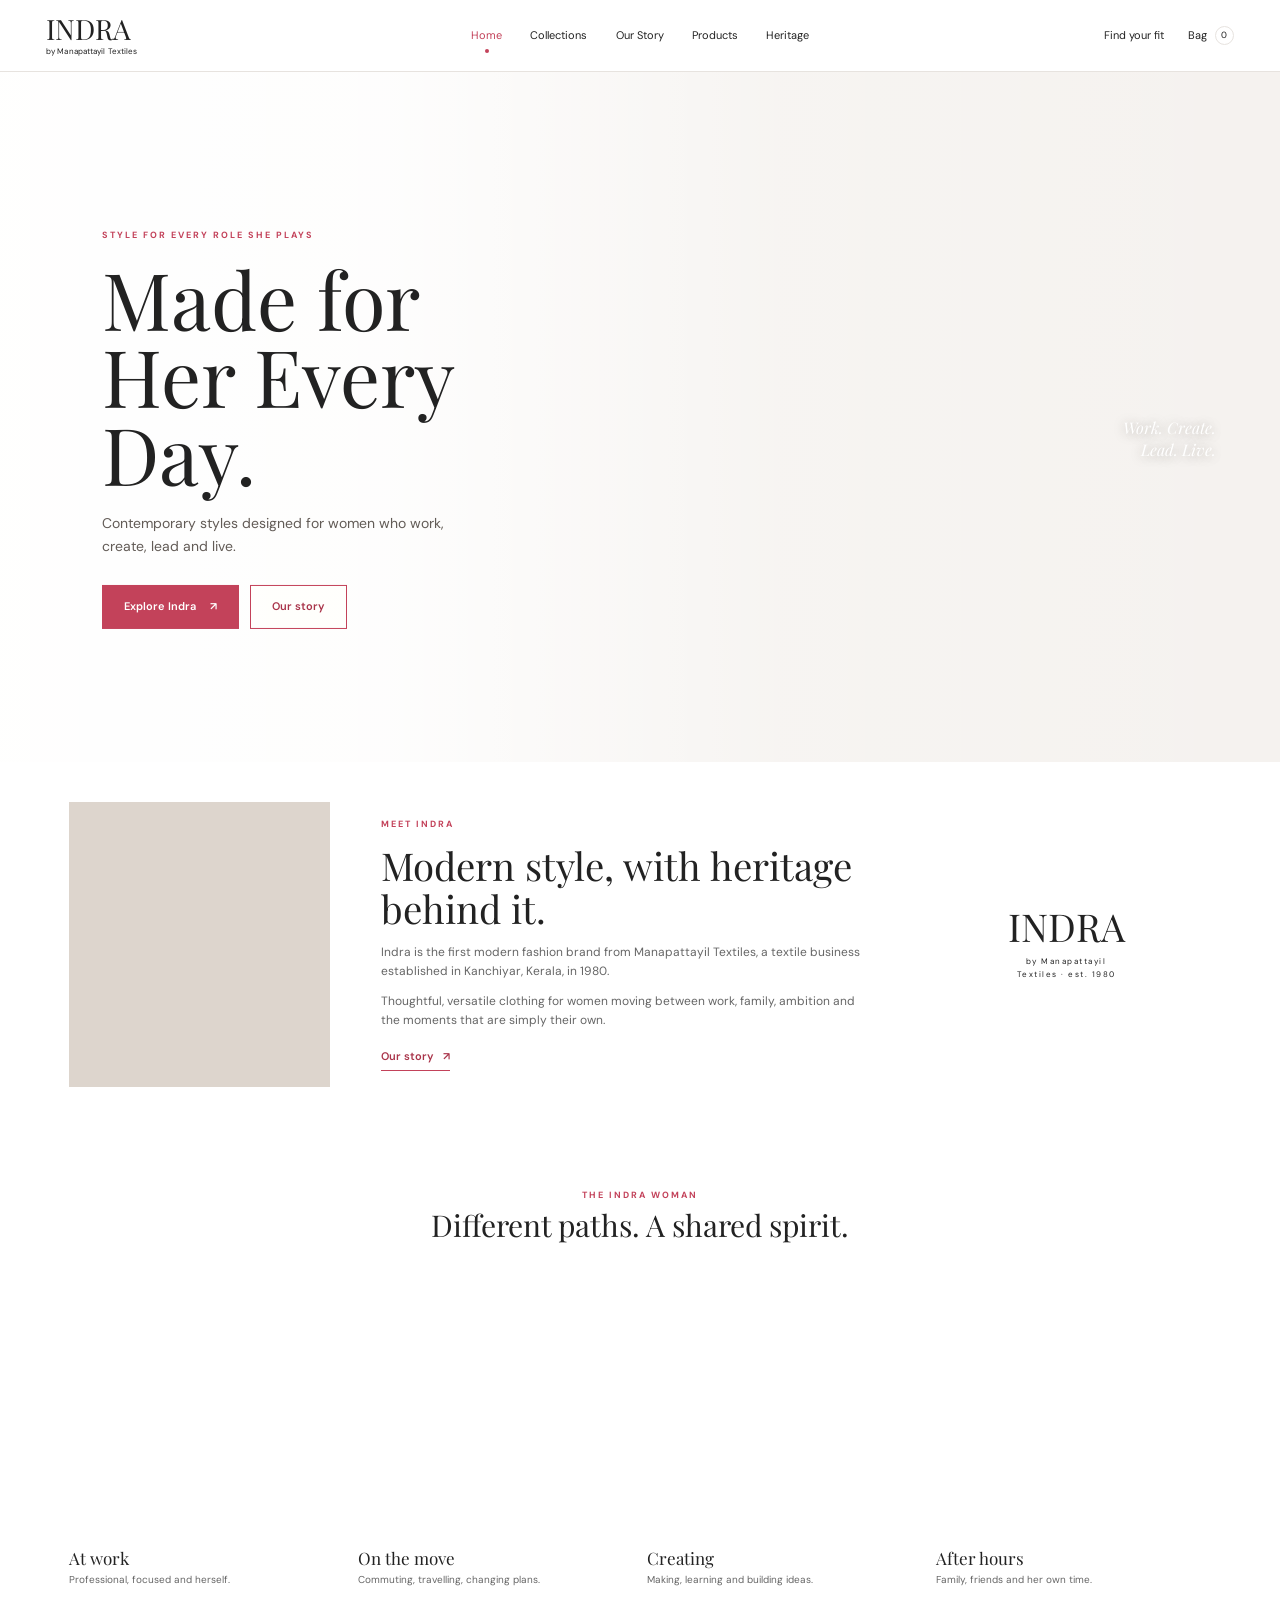
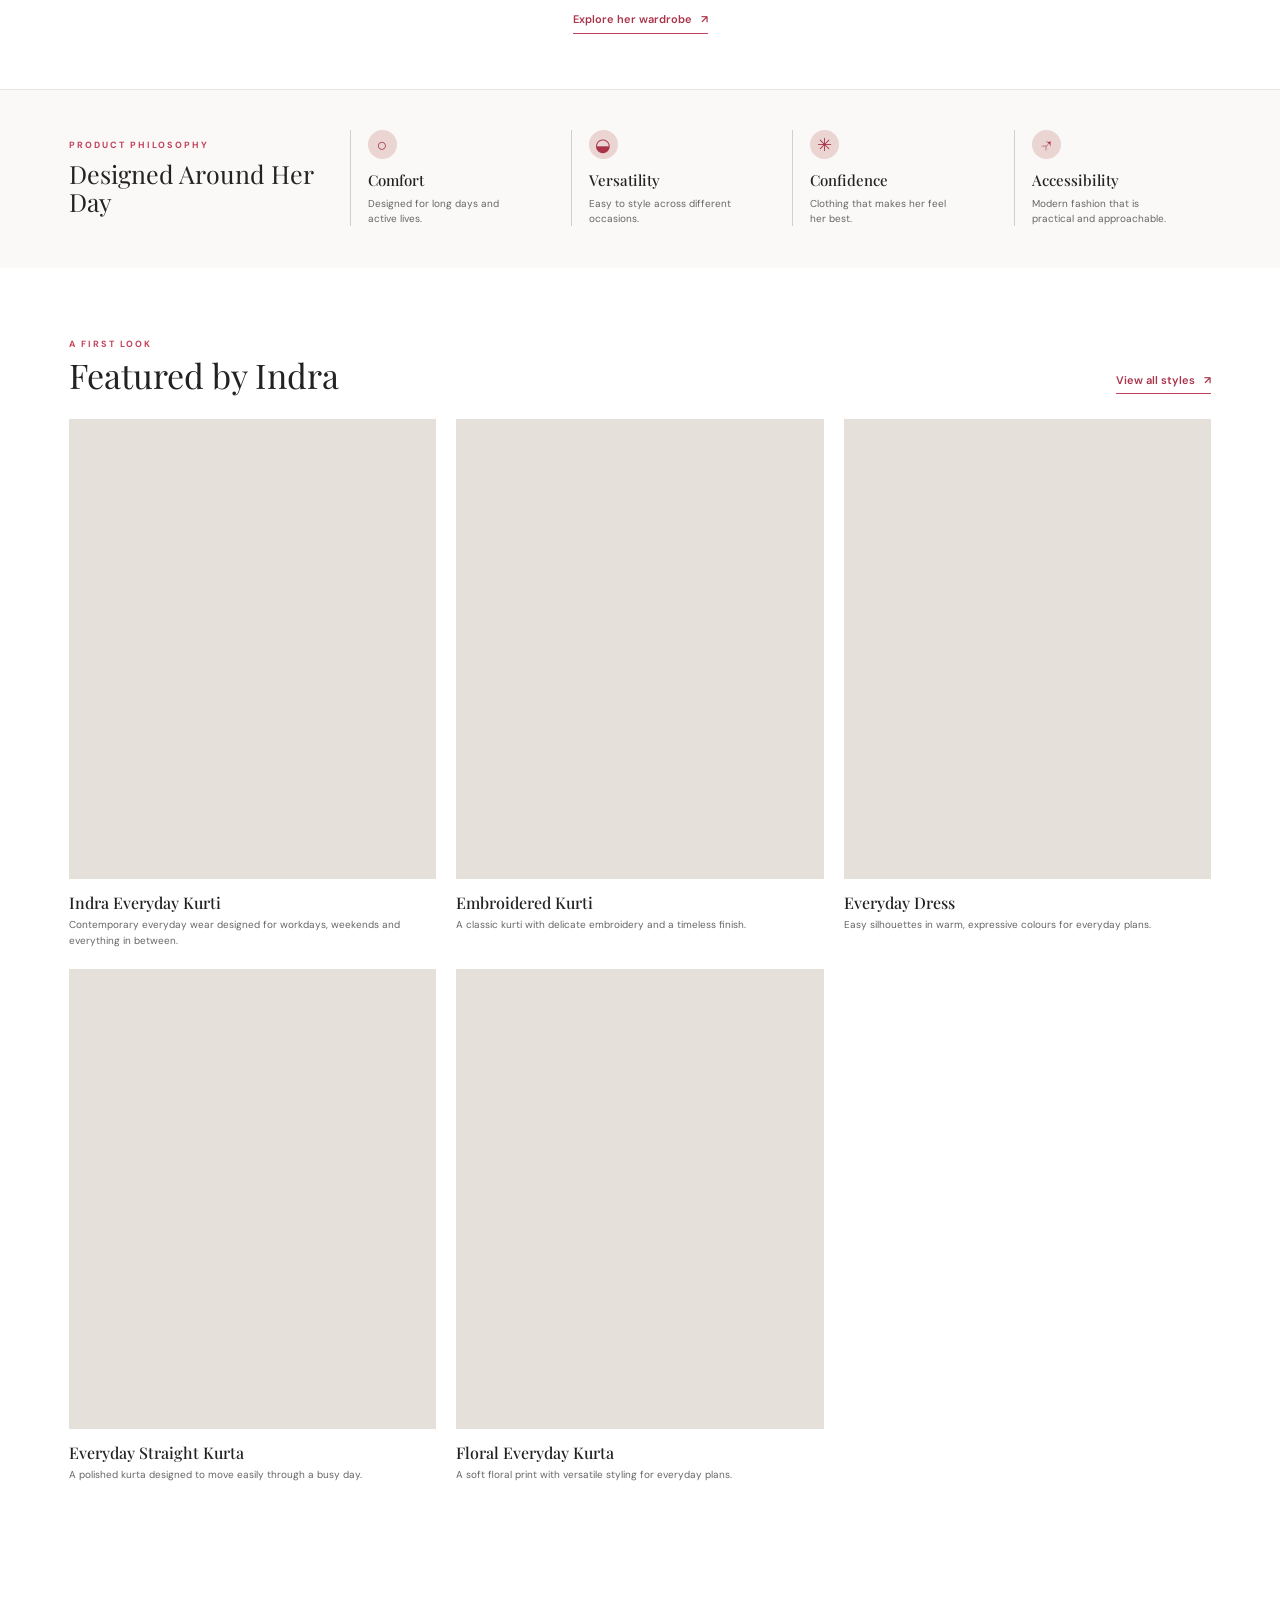
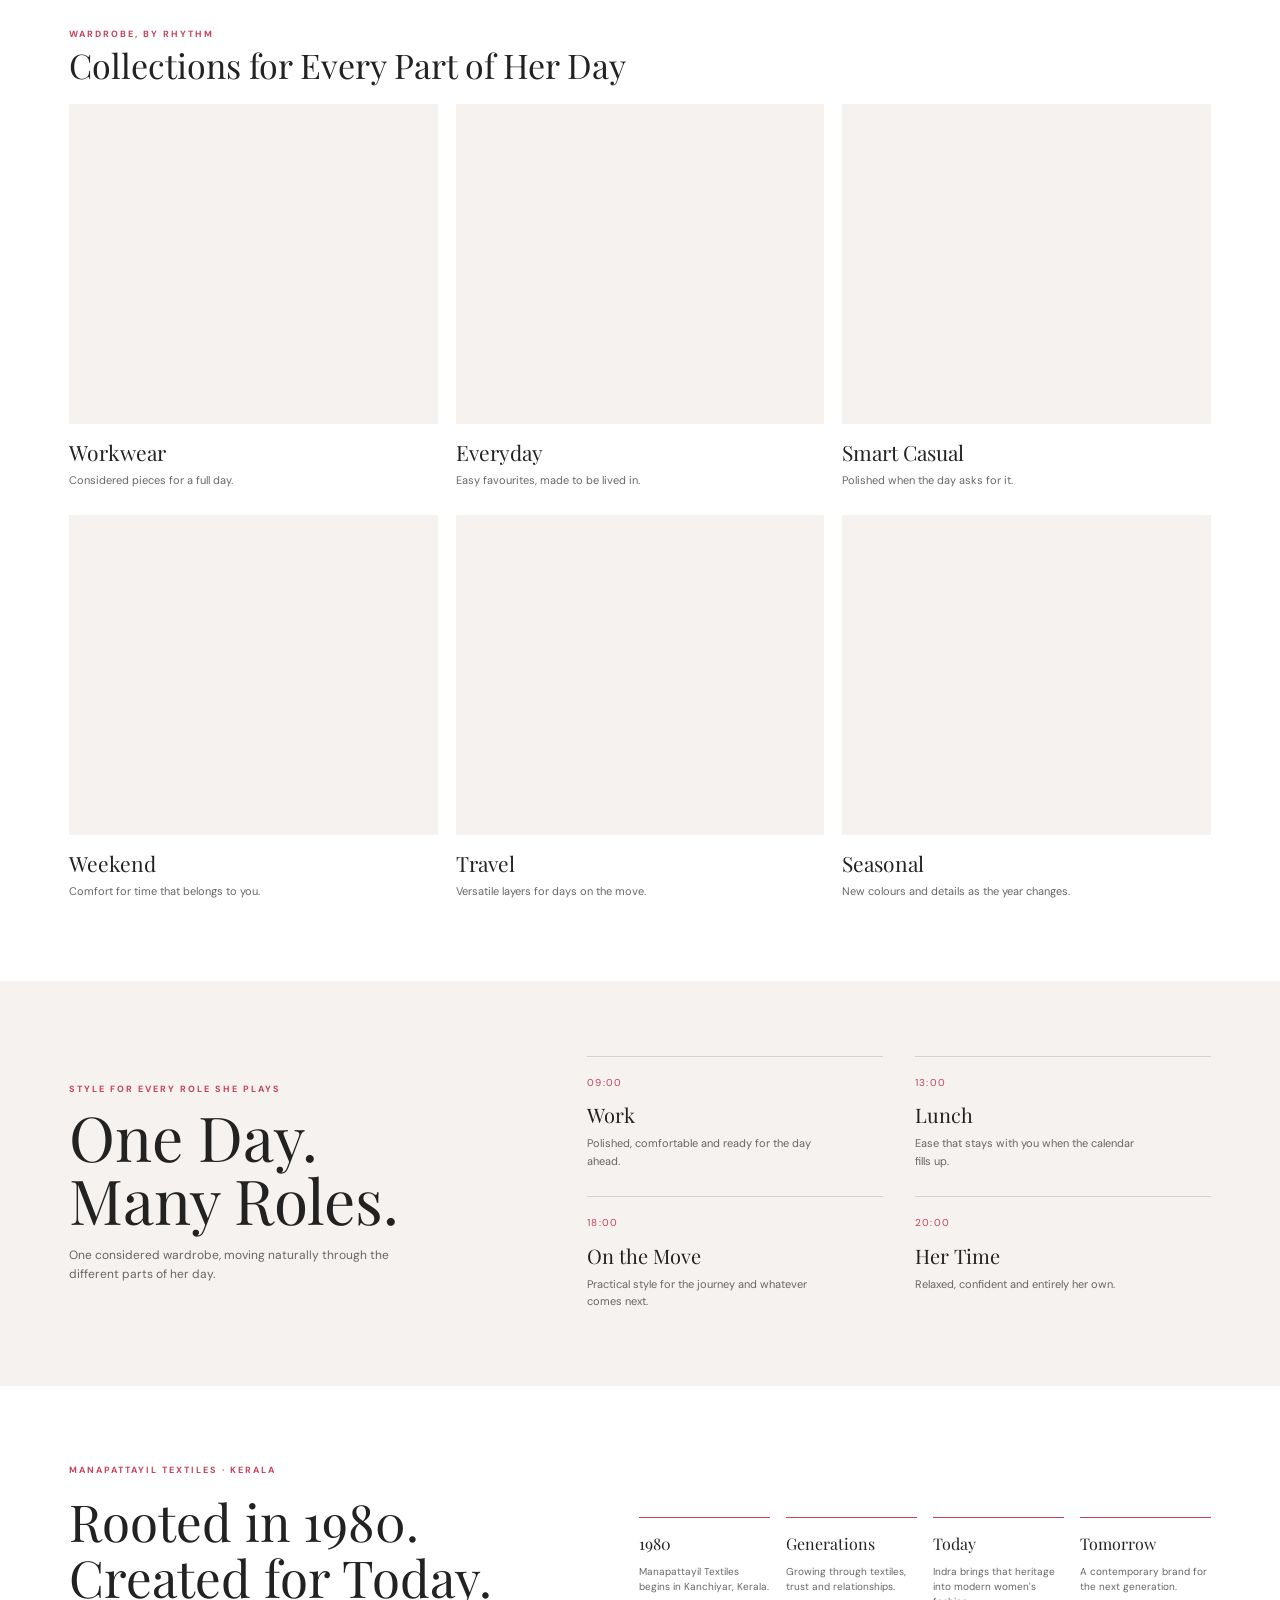
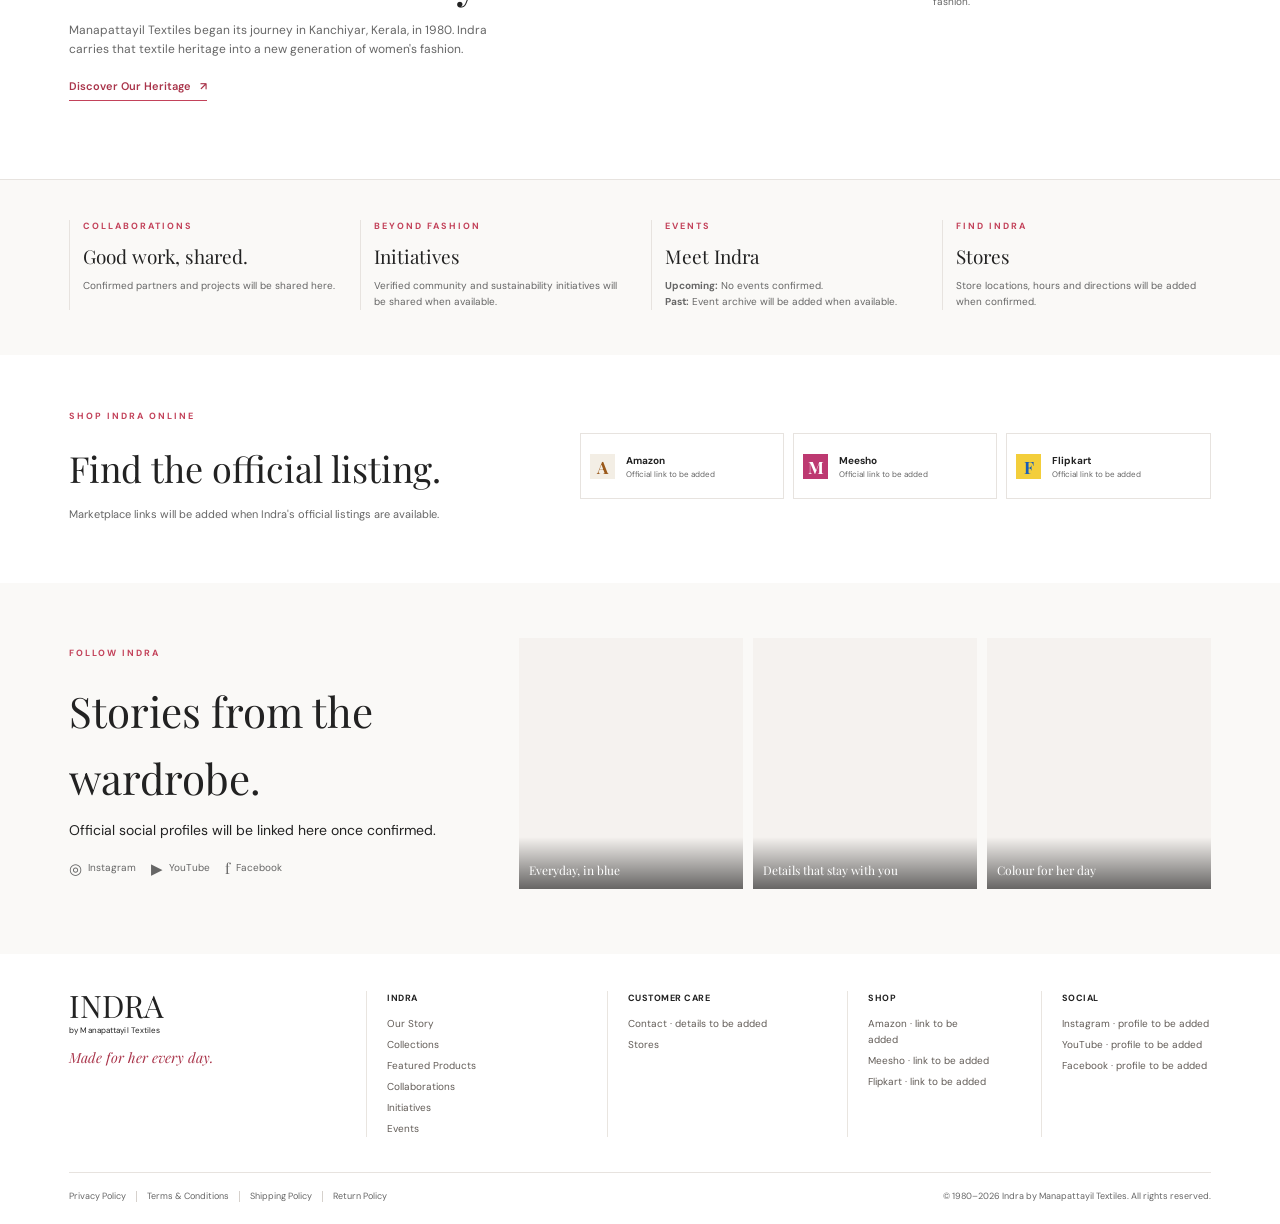
==== commit 5f5a2f4c: "Spelling change" ====
--- a/index.html
+++ b/index.html
@@ -4,7 +4,7 @@
   <meta charset="utf-8">
   <meta name="viewport" content="width=device-width, initial-scale=1">
   <meta name="theme-color" content="#ffffff">
-  <meta name="description" content="Indra by ManaPattayil Textiles: contemporary Indian wear for women who move, create, lead and live.">
+  <meta name="description" content="Indra by Manapattayil Textiles: contemporary Indian wear for women who move, create, lead and live.">
   <title>Indra | Made for Her Every Day</title>
   <link rel="preconnect" href="https://fonts.googleapis.com">
   <link rel="preconnect" href="https://fonts.gstatic.com" crossorigin>
@@ -15,7 +15,7 @@
 </head>
 <body>
   <header class="site-header">
-    <a class="wordmark" href="index.html" aria-label="Indra home">INDRA<span>by ManaPattayil Textiles</span></a>
+    <a class="wordmark" href="index.html" aria-label="Indra home">INDRA<span>by Manapattayil Textiles</span></a>
     <button class="menu-toggle" type="button" aria-expanded="false" aria-controls="primary-nav" aria-label="Open navigation"><span></span><span></span></button>
     <nav class="primary-nav" id="primary-nav" aria-label="Main navigation">
       <a class="is-active" href="index.html">Home</a>
@@ -41,8 +41,8 @@
 
     <section class="story-intro page-gutter">
       <div class="story-photo"><img src="Images/cocoa-embroidered-kurti.jpg" data-local-image data-fallback="https://images.unsplash.com/photo-1534528741775-53994a69daeb?auto=format&fit=crop&w=900&q=85" alt="Indra cocoa kurti with delicate floral embroidery"></div>
-      <div class="story-copy"><p class="eyebrow">Meet Indra</p><h2>Modern style, with heritage behind it.</h2><p>Indra is the first modern fashion brand from ManaPattayil Textiles, a textile business established in Kanchiyar, Kerala, in 1980.</p><p>Thoughtful, versatile clothing for women moving between work, family, ambition and the moments that are simply their own.</p><a class="text-link" href="our-story.html">Our story <span aria-hidden="true">↗</span></a></div>
-      <div class="story-mark"><span>INDRA</span><small>BY MANAPATTAYIL<br>TEXTILES · EST. 1980</small></div>
+      <div class="story-copy"><p class="eyebrow">Meet Indra</p><h2>Modern style, with heritage behind it.</h2><p>Indra is the first modern fashion brand from Manapattayil Textiles, a textile business established in Kanchiyar, Kerala, in 1980.</p><p>Thoughtful, versatile clothing for women moving between work, family, ambition and the moments that are simply their own.</p><a class="text-link" href="our-story.html">Our story <span aria-hidden="true">↗</span></a></div>
+      <div class="story-mark"><span>INDRA</span><small>by Manapattayil<br>Textiles · est. 1980</small></div>
     </section>
 
     <section class="woman-section page-gutter" id="stories">
@@ -70,7 +70,7 @@
 
     <section class="day-story page-gutter" id="day-story"><div class="day-story-heading"><p class="eyebrow">Style for every role she plays</p><h2>One Day.<br>Many Roles.</h2><p>One considered wardrobe, moving naturally through the different parts of her day.</p></div><div class="day-moments"><article><span>09:00</span><h3>Work</h3><p>Polished, comfortable and ready for the day ahead.</p></article><article><span>13:00</span><h3>Lunch</h3><p>Ease that stays with you when the calendar fills up.</p></article><article><span>18:00</span><h3>On the Move</h3><p>Practical style for the journey and whatever comes next.</p></article><article><span>20:00</span><h3>Her Time</h3><p>Relaxed, confident and entirely her own.</p></article></div></section>
 
-    <section class="heritage-band page-gutter" id="heritage"><div class="heritage-band-copy"><p class="eyebrow">ManaPattayil Textiles · Kerala</p><h2>Rooted in 1980.<br>Created for Today.</h2><p>ManaPattayil Textiles began its journey in Kanchiyar, Kerala, in 1980. Indra carries that textile heritage into a new generation of women's fashion.</p><a class="text-link" href="our-story.html#heritage">Discover Our Heritage <span aria-hidden="true">↗</span></a></div><ol class="heritage-timeline"><li><span>1980</span><p>ManaPattayil Textiles begins in Kanchiyar, Kerala.</p></li><li><span>Generations</span><p>Growing through textiles, trust and relationships.</p></li><li><span>Today</span><p>Indra brings that heritage into modern women's fashion.</p></li><li><span>Tomorrow</span><p>A contemporary brand for the next generation.</p></li></ol></section>
+    <section class="heritage-band page-gutter" id="heritage"><div class="heritage-band-copy"><p class="eyebrow">Manapattayil Textiles · Kerala</p><h2>Rooted in 1980.<br>Created for Today.</h2><p>Manapattayil Textiles began its journey in Kanchiyar, Kerala, in 1980. Indra carries that textile heritage into a new generation of women's fashion.</p><a class="text-link" href="our-story.html#heritage">Discover Our Heritage <span aria-hidden="true">↗</span></a></div><ol class="heritage-timeline"><li><span>1980</span><p>Manapattayil Textiles begins in Kanchiyar, Kerala.</p></li><li><span>Generations</span><p>Growing through textiles, trust and relationships.</p></li><li><span>Today</span><p>Indra brings that heritage into modern women's fashion.</p></li><li><span>Tomorrow</span><p>A contemporary brand for the next generation.</p></li></ol></section>
 
     <section class="brand-updates page-gutter" aria-label="Brand updates"><div id="collaborations"><p class="eyebrow">Collaborations</p><h2>Good work, shared.</h2><p>Confirmed partners and projects will be shared here.</p></div><div id="initiatives"><p class="eyebrow">Beyond fashion</p><h2>Initiatives</h2><p>Verified community and sustainability initiatives will be shared when available.</p></div><div id="events"><p class="eyebrow">Events</p><h2>Meet Indra</h2><p><strong>Upcoming:</strong> No events confirmed.<br><strong>Past:</strong> Event archive will be added when available.</p></div><div id="stores"><p class="eyebrow">Find Indra</p><h2>Stores</h2><p>Store locations, hours and directions will be added when confirmed.</p></div></section>
 
@@ -79,13 +79,13 @@
   </main>
   <footer class="site-footer">
     <div class="footer-main">
-      <div class="footer-brand"><a class="wordmark" href="index.html">INDRA<span>by ManaPattayil Textiles</span></a><p>Made for her every day.</p></div>
+      <div class="footer-brand"><a class="wordmark" href="index.html">INDRA<span>by Manapattayil Textiles</span></a><p>Made for her every day.</p></div>
       <nav class="footer-column" aria-label="Indra"><h2>Indra</h2><a href="our-story.html">Our Story</a><a href="explore.html">Collections</a><a href="product.html">Featured Products</a><a href="index.html#collaborations">Collaborations</a><a href="index.html#initiatives">Initiatives</a><a href="index.html#events">Events</a></nav>
       <nav class="footer-column" aria-label="Customer care"><h2>Customer Care</h2><span>Contact · details to be added</span><a href="index.html#stores">Stores</a></nav>
       <nav class="footer-column" aria-label="Shop"><h2>Shop</h2><span>Amazon · link to be added</span><span>Meesho · link to be added</span><span>Flipkart · link to be added</span></nav>
       <nav class="footer-column footer-social" aria-label="Social platforms"><h2>Social</h2><span>Instagram · profile to be added</span><span>YouTube · profile to be added</span><span>Facebook · profile to be added</span></nav>
     </div>
-    <div class="footer-bottom"><div class="footer-legal"><span>Privacy Policy</span><span>Terms &amp; Conditions</span><span>Shipping Policy</span><span>Return Policy</span></div><small>© 1980–<span data-year></span> Indra by ManaPattayil Textiles. All rights reserved.</small></div>
+    <div class="footer-bottom"><div class="footer-legal"><span>Privacy Policy</span><span>Terms &amp; Conditions</span><span>Shipping Policy</span><span>Return Policy</span></div><small>© 1980–<span data-year></span> Indra by Manapattayil Textiles. All rights reserved.</small></div>
   </footer>
 </body>
 </html>
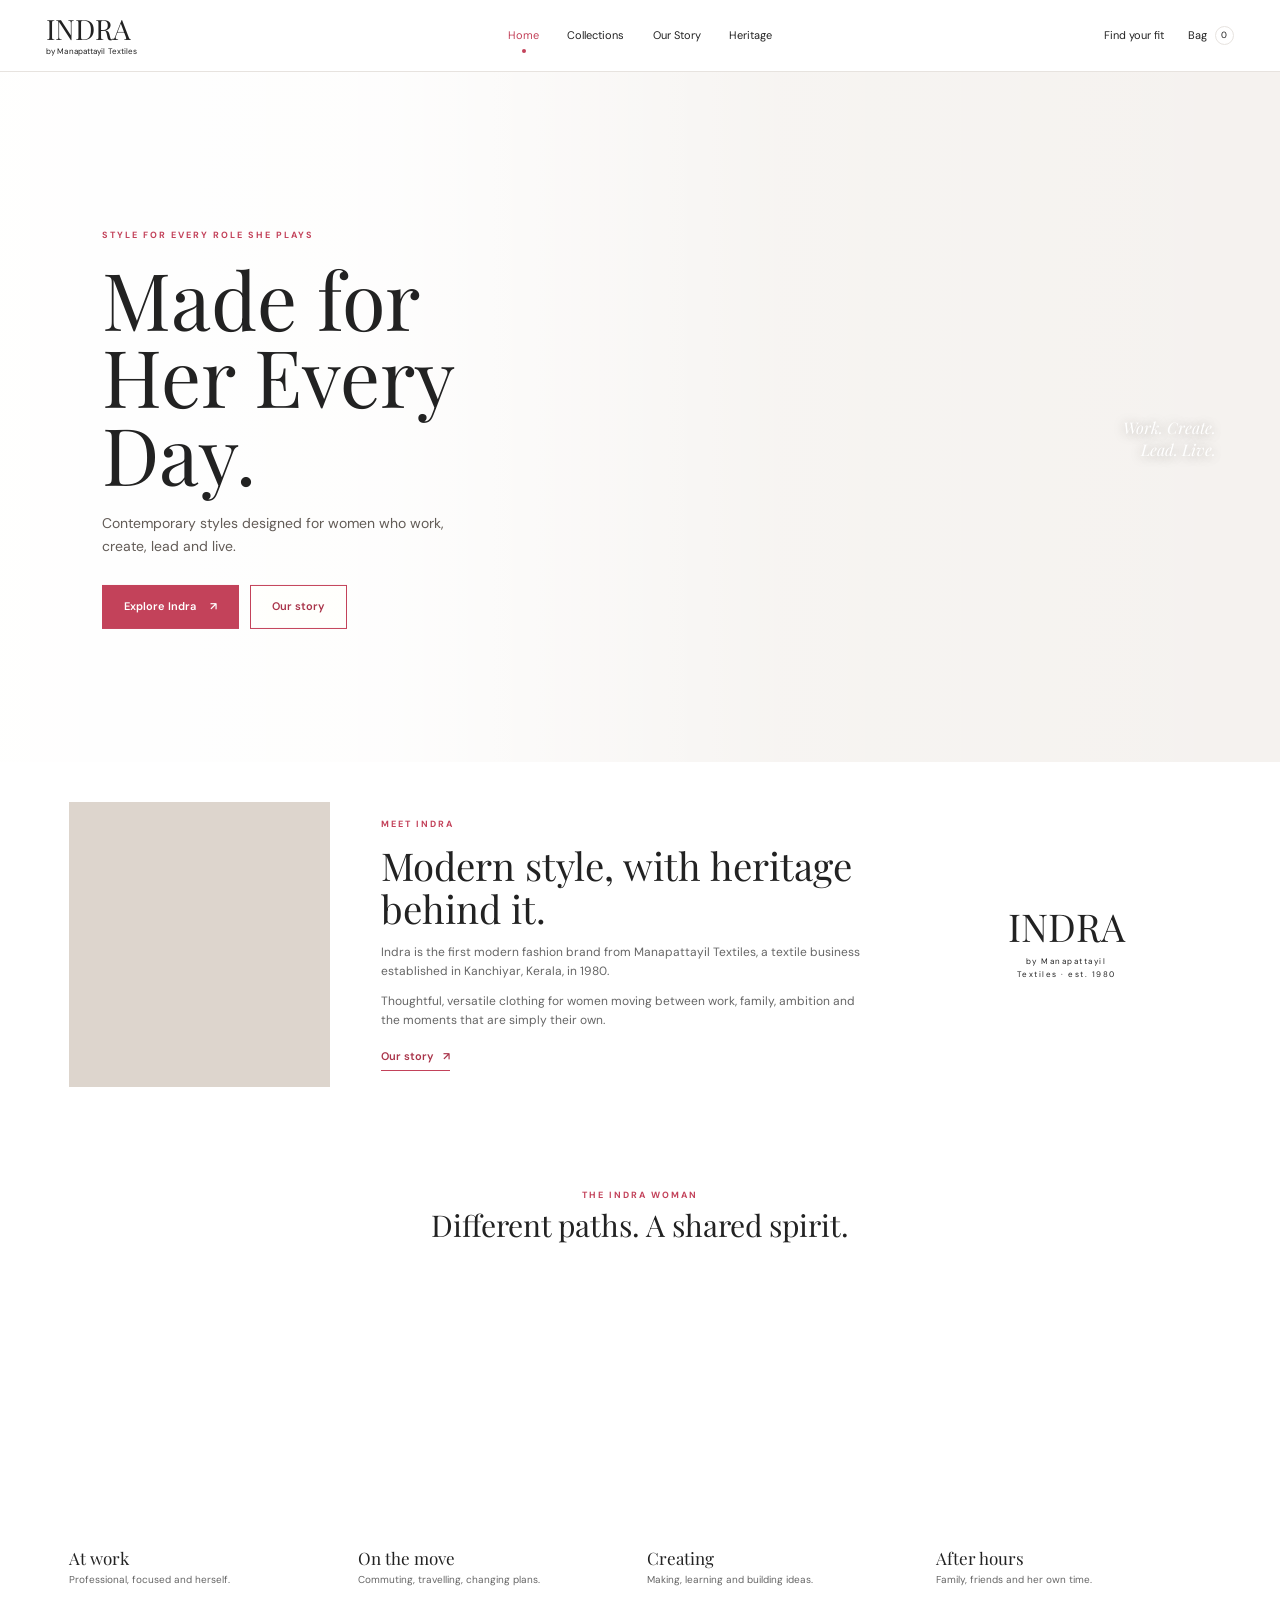
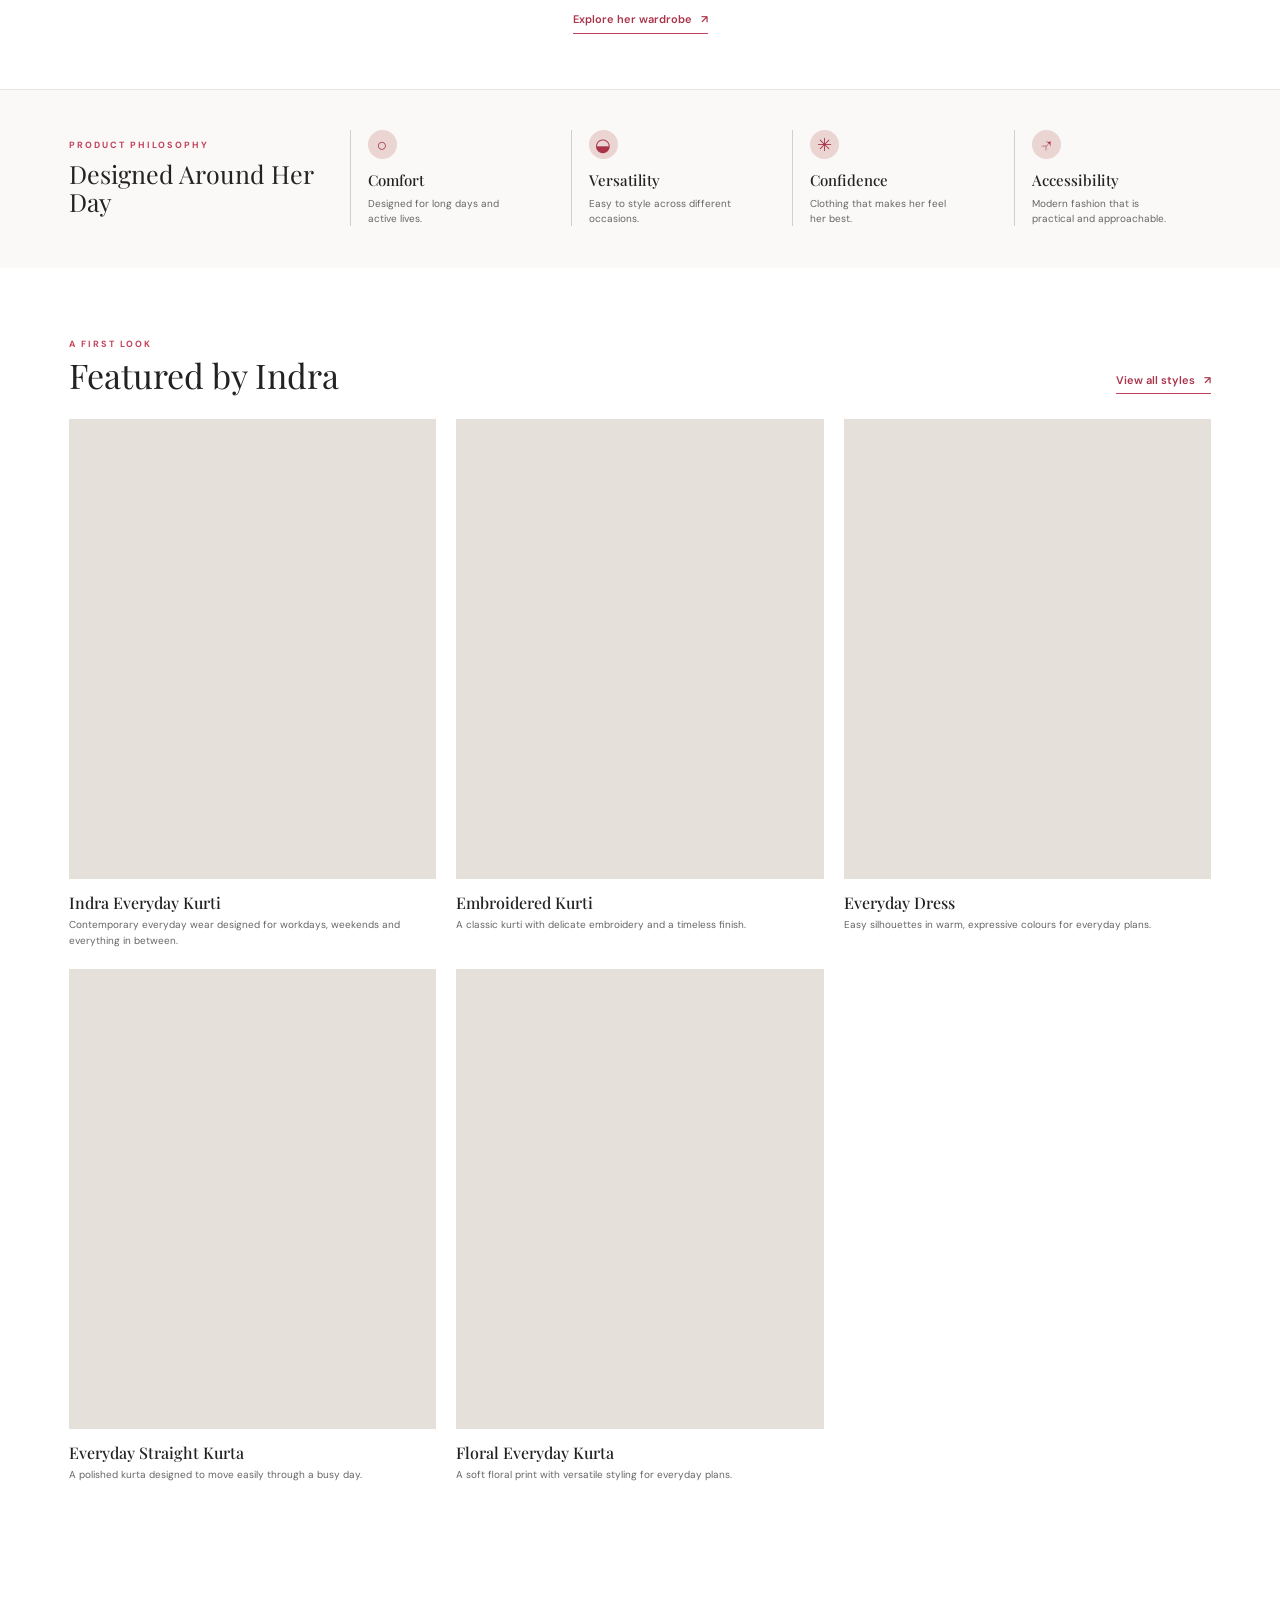
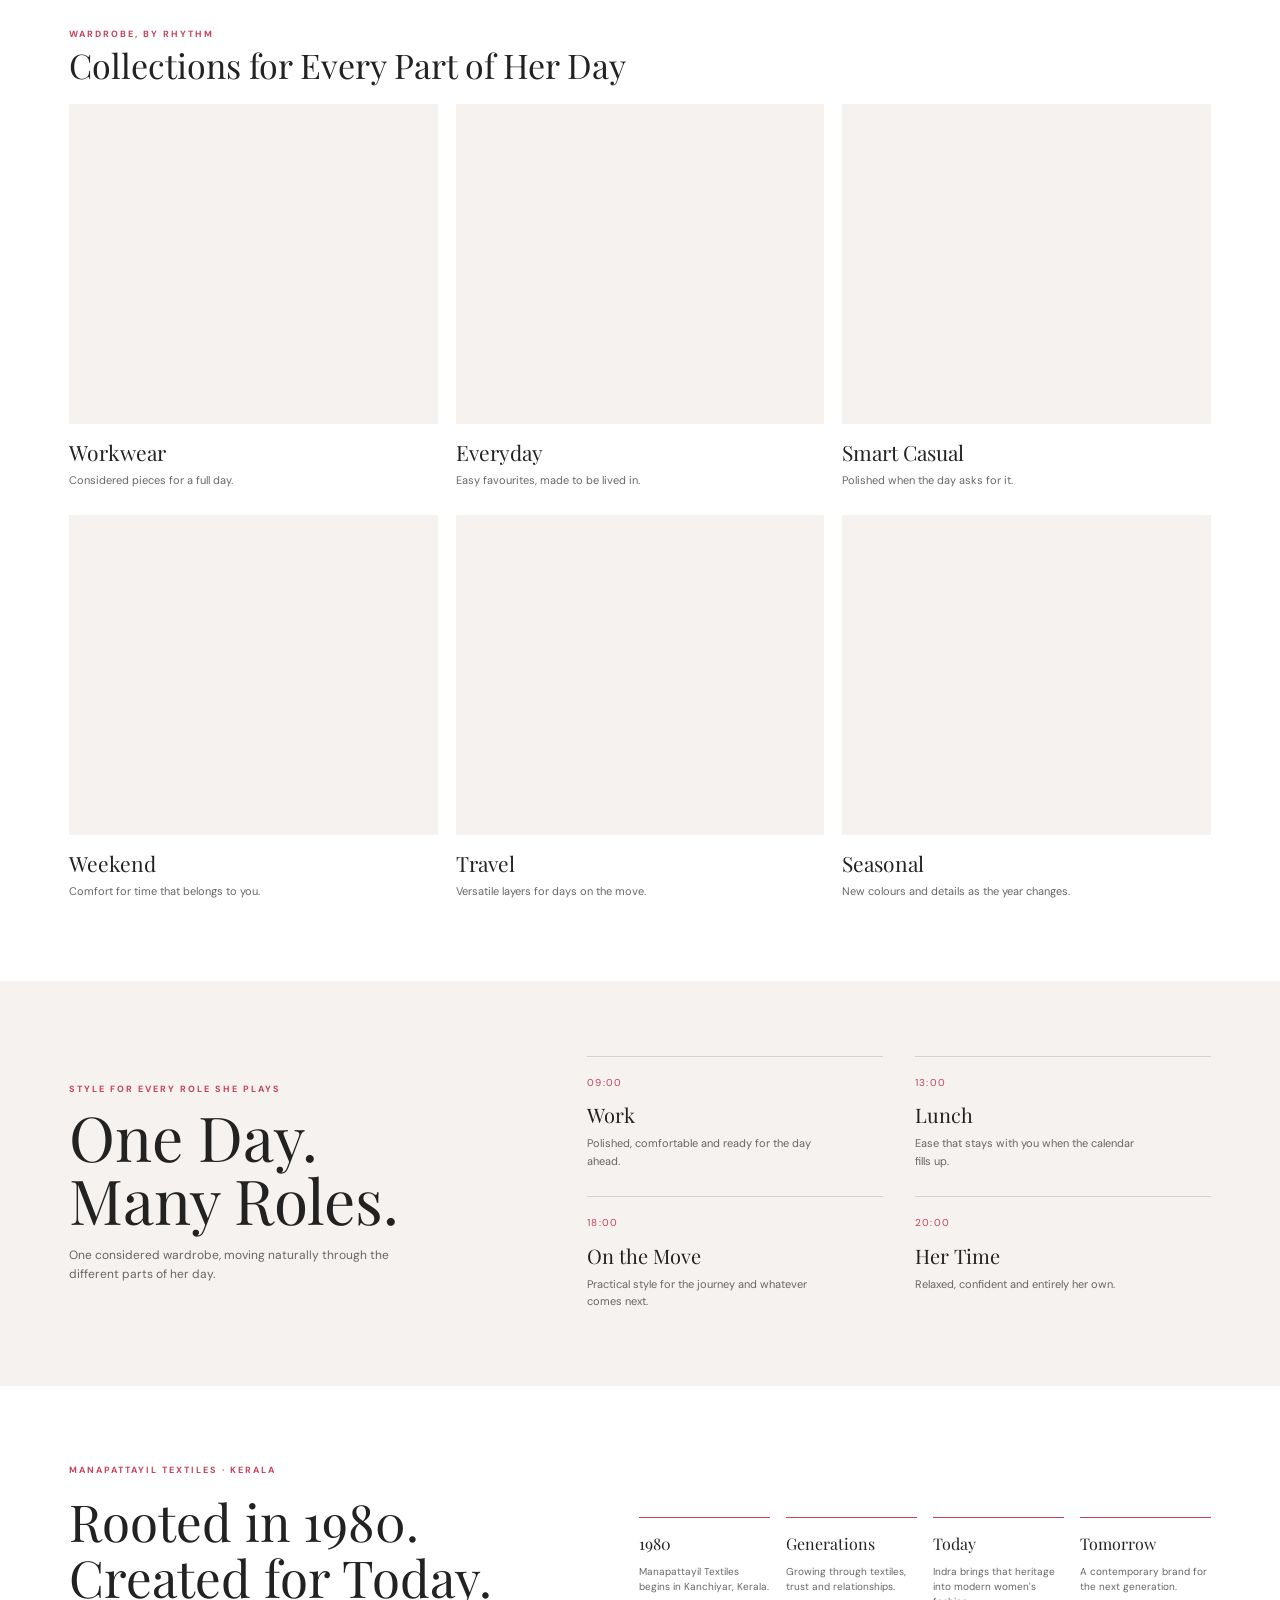
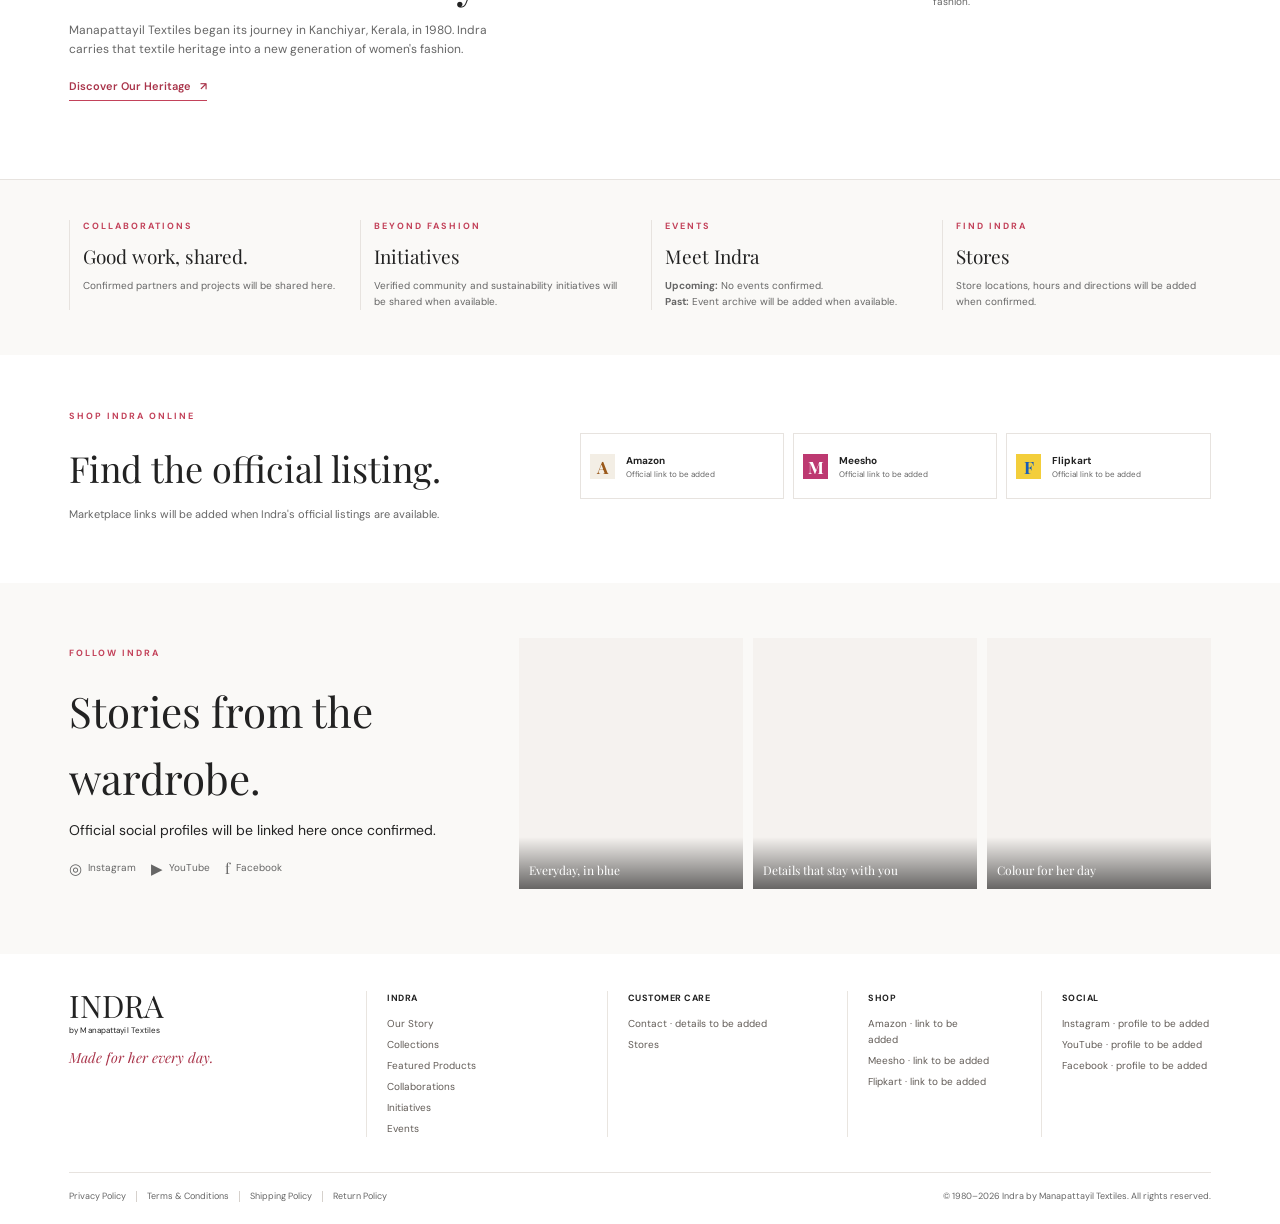
==== commit 31df471a: "Remove product link" ====
--- a/index.html
+++ b/index.html
@@ -21,7 +21,6 @@
       <a class="is-active" href="index.html">Home</a>
       <a href="explore.html">Collections</a>
       <a href="our-story.html">Our Story</a>
-      <a href="product.html">Products</a>
       <a href="our-story.html#heritage">Heritage</a>
     </nav>
     <div class="header-actions"><a class="header-link" href="explore.html">Find your fit</a><a class="bag-link" href="product.html" aria-label="Shopping bag">Bag <span>0</span></a></div>
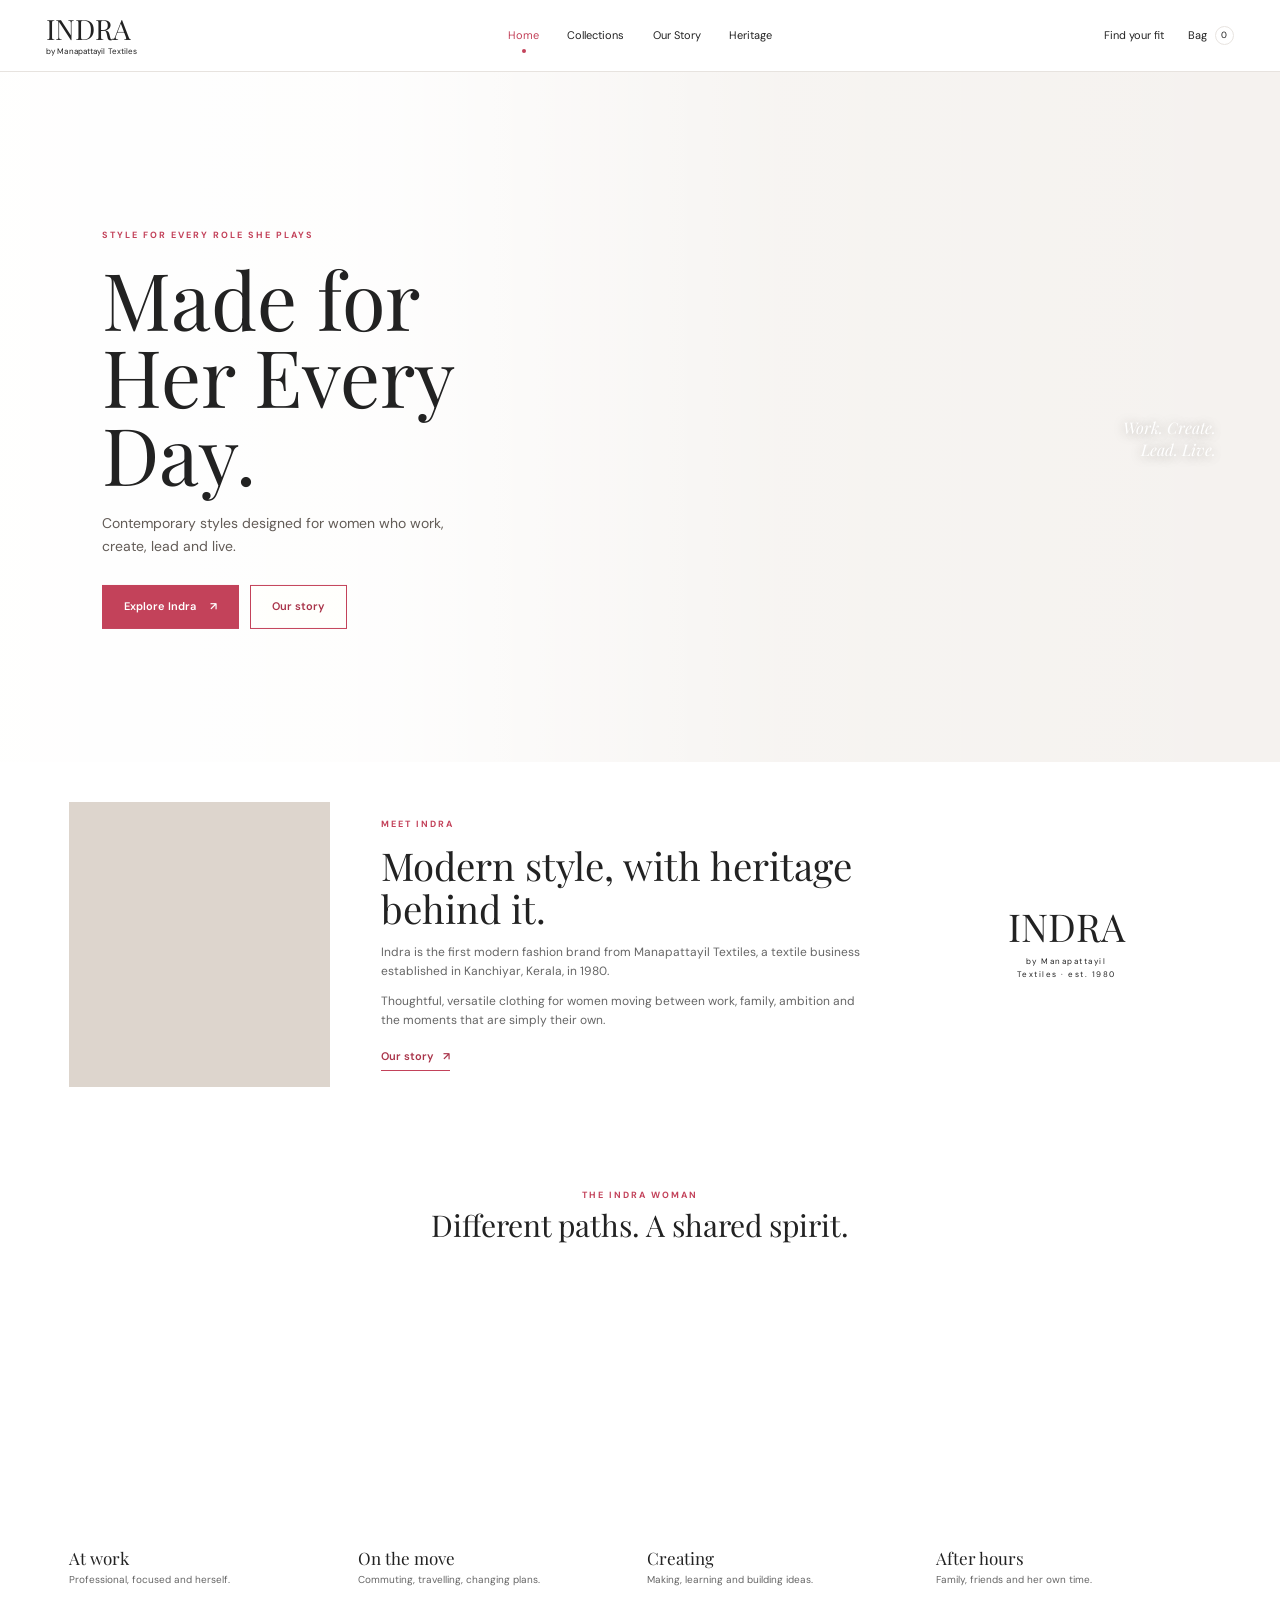
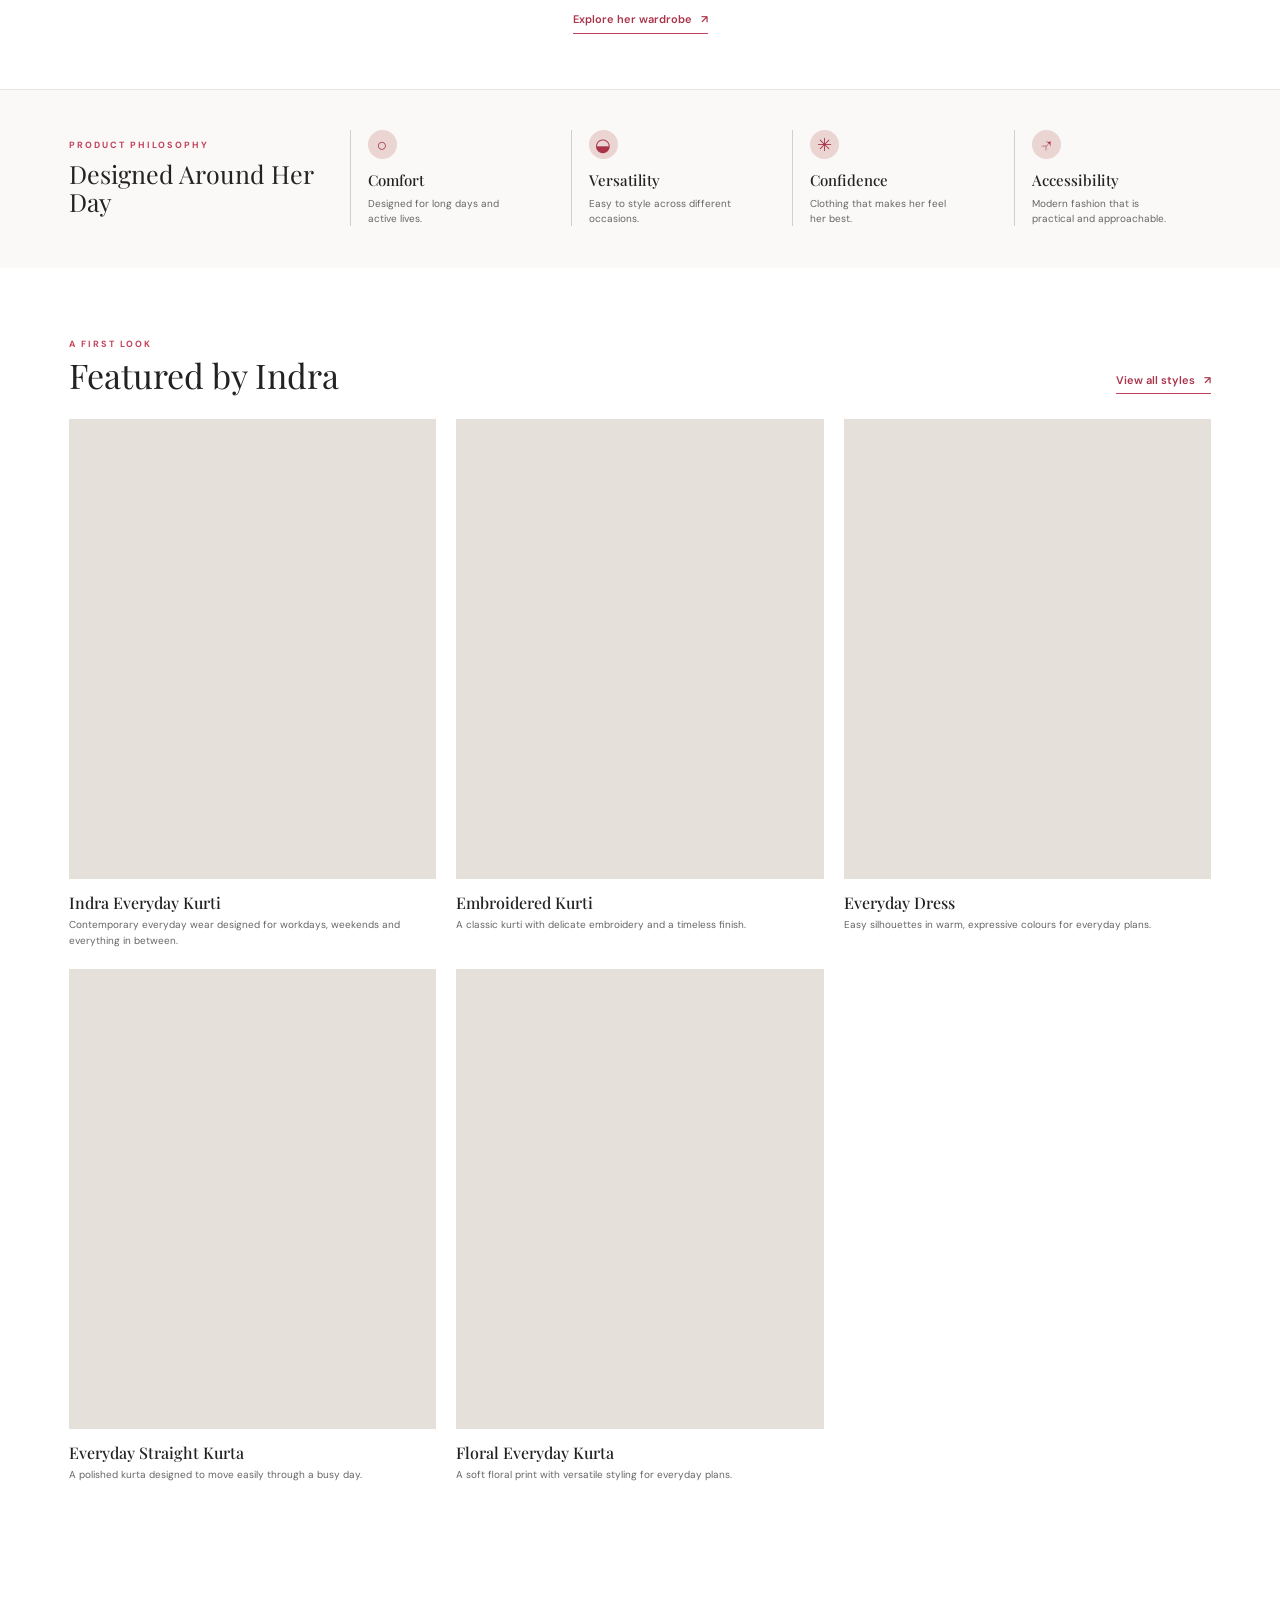
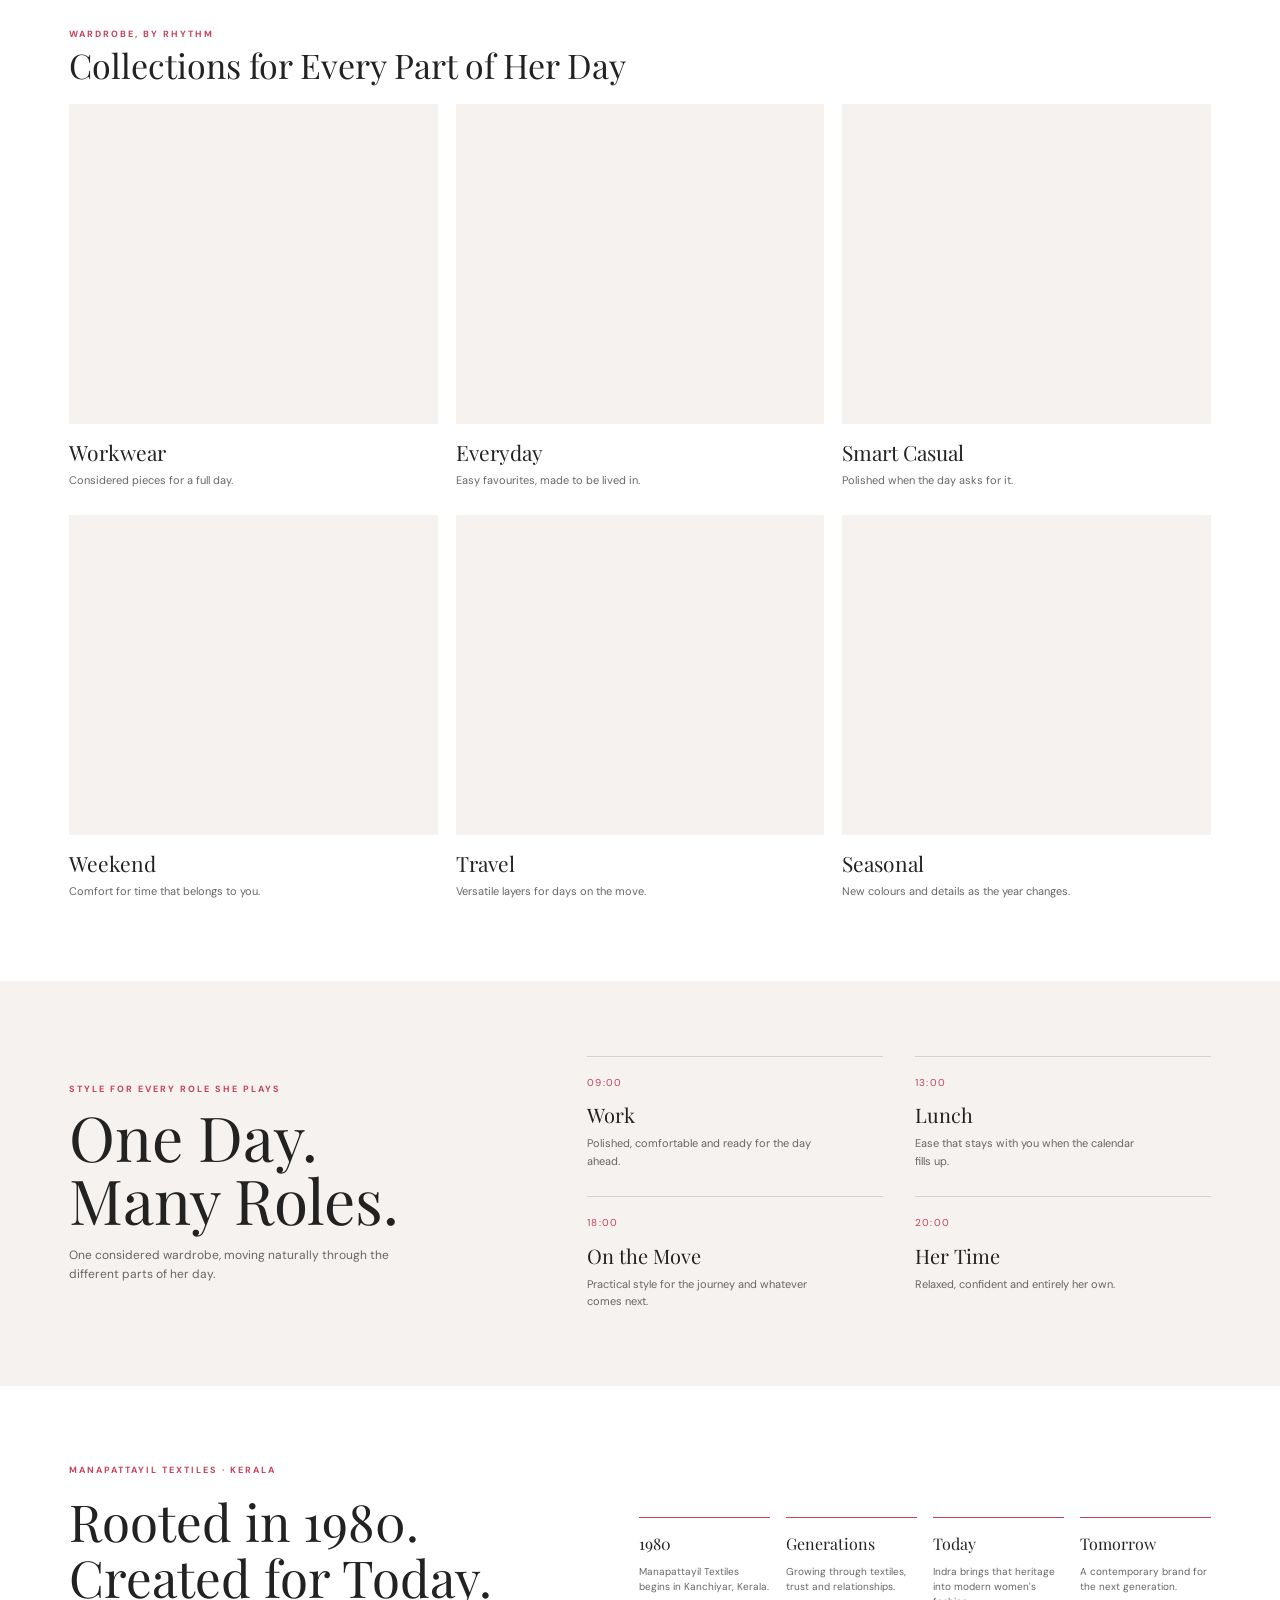
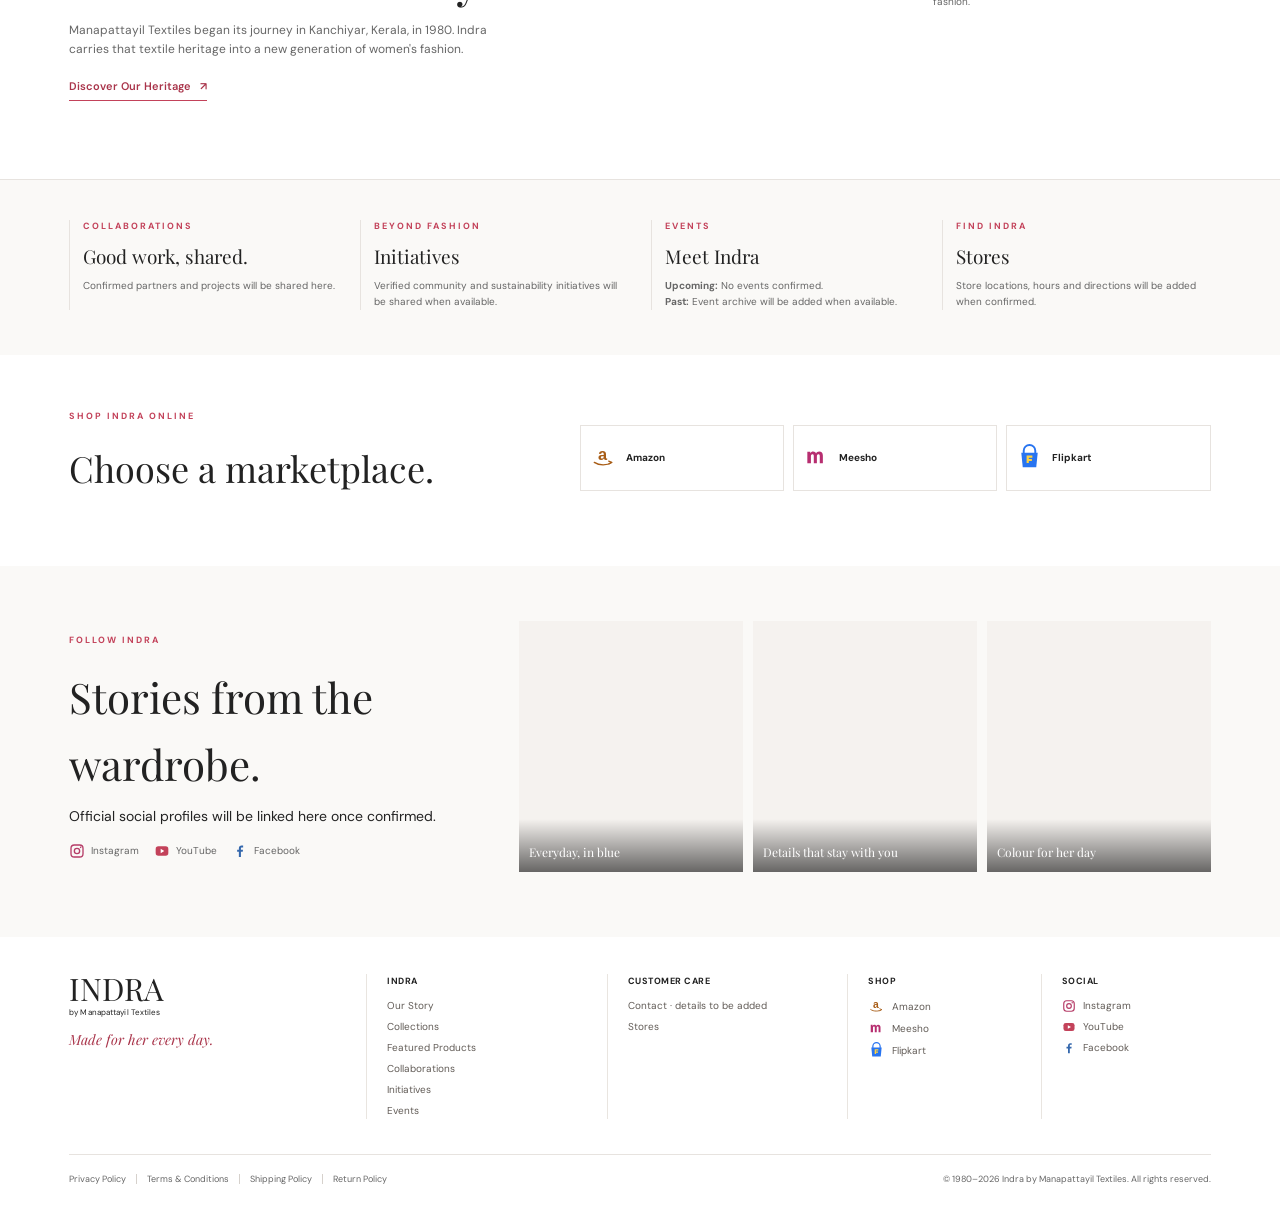
==== commit 1693ddf8: "Adding icons and text update" ====
--- a/index.html
+++ b/index.html
@@ -73,7 +73,7 @@
 
     <section class="brand-updates page-gutter" aria-label="Brand updates"><div id="collaborations"><p class="eyebrow">Collaborations</p><h2>Good work, shared.</h2><p>Confirmed partners and projects will be shared here.</p></div><div id="initiatives"><p class="eyebrow">Beyond fashion</p><h2>Initiatives</h2><p>Verified community and sustainability initiatives will be shared when available.</p></div><div id="events"><p class="eyebrow">Events</p><h2>Meet Indra</h2><p><strong>Upcoming:</strong> No events confirmed.<br><strong>Past:</strong> Event archive will be added when available.</p></div><div id="stores"><p class="eyebrow">Find Indra</p><h2>Stores</h2><p>Store locations, hours and directions will be added when confirmed.</p></div></section>
 
-    <section class="online-section page-gutter" id="shop-online"><div><p class="eyebrow">Shop Indra Online</p><h2>Find the official listing.</h2><p>Marketplace links will be added when Indra's official listings are available.</p></div><div class="marketplace-grid" data-marketplaces></div></section>
+    <section class="online-section page-gutter" id="shop-online"><div><p class="eyebrow">Shop Indra Online</p><h2>Choose a marketplace.</h2></div><div class="marketplace-grid" data-marketplaces></div></section>
     <section class="social-section page-gutter" id="follow"><div class="social-heading"><p class="eyebrow">Follow Indra</p><h2>Stories from the wardrobe.</h2><p>Official social profiles will be linked here once confirmed.</p><div class="social-links" data-social-links></div></div><div class="social-image-grid"><a href="product.html?id=everyday-kurti-blue"><img src="Images/blue-kurti-details.jpg" data-local-image data-fallback="https://images.unsplash.com/photo-1539109136881-3be0616acf4b?auto=format&fit=crop&w=700&q=80" alt="Indra blue kurti details"><span>Everyday, in blue</span></a><a href="product.html?id=embroidered-kurti-cocoa"><img src="Images/cocoa-embroidered-kurti.jpg" data-local-image data-fallback="https://images.unsplash.com/photo-1524504388940-b1c1722653e1?auto=format&fit=crop&w=700&q=80" alt="Indra embroidered kurti"><span>Details that stay with you</span></a><a href="product.html?id=floral-kurta-mint"><img src="Images/floral-kurta-styling.jpg" data-local-image data-fallback="https://images.unsplash.com/photo-1515886657613-9f3515b0c78f?auto=format&fit=crop&w=700&q=80" alt="Indra floral kurta"><span>Colour for her day</span></a></div></section>
   </main>
   <footer class="site-footer">
@@ -81,8 +81,8 @@
       <div class="footer-brand"><a class="wordmark" href="index.html">INDRA<span>by Manapattayil Textiles</span></a><p>Made for her every day.</p></div>
       <nav class="footer-column" aria-label="Indra"><h2>Indra</h2><a href="our-story.html">Our Story</a><a href="explore.html">Collections</a><a href="product.html">Featured Products</a><a href="index.html#collaborations">Collaborations</a><a href="index.html#initiatives">Initiatives</a><a href="index.html#events">Events</a></nav>
       <nav class="footer-column" aria-label="Customer care"><h2>Customer Care</h2><span>Contact · details to be added</span><a href="index.html#stores">Stores</a></nav>
-      <nav class="footer-column" aria-label="Shop"><h2>Shop</h2><span>Amazon · link to be added</span><span>Meesho · link to be added</span><span>Flipkart · link to be added</span></nav>
-      <nav class="footer-column footer-social" aria-label="Social platforms"><h2>Social</h2><span>Instagram · profile to be added</span><span>YouTube · profile to be added</span><span>Facebook · profile to be added</span></nav>
+      <nav class="footer-column" aria-label="Shop"><h2>Shop</h2><span>Amazon</span><span>Meesho</span><span>Flipkart</span></nav>
+      <nav class="footer-column footer-social" aria-label="Social platforms"><h2>Social</h2><span>Instagram</span><span>YouTube</span><span>Facebook</span></nav>
     </div>
     <div class="footer-bottom"><div class="footer-legal"><span>Privacy Policy</span><span>Terms &amp; Conditions</span><span>Shipping Policy</span><span>Return Policy</span></div><small>© 1980–<span data-year></span> Indra by Manapattayil Textiles. All rights reserved.</small></div>
   </footer>
--- a/styles.css
+++ b/styles.css
@@ -20,8 +20,11 @@
 a { color: inherit; text-decoration: none; }
 button { color: inherit; font: inherit; }
 .page-gutter { padding-right: clamp(22px, 5.4vw, 86px); padding-left: clamp(22px, 5.4vw, 86px); }
-.site-header { height: 72px; display: grid; grid-template-columns: 1fr auto 1fr; align-items: center; gap: 28px; padding: 0 clamp(20px, 3.6vw, 58px); background: rgba(255, 255, 255, .97); border-bottom: 1px solid var(--line); position: relative; z-index: 10; }
+.site-header { height: 72px; display: grid; grid-template-columns: 1fr auto 1fr; align-items: center; gap: 28px; padding: 0 clamp(20px, 3.6vw, 58px); background: rgba(255, 255, 255, .97); border-bottom: 1px solid var(--line); position: sticky; top: 0; z-index: 10; transition: height .22s ease, box-shadow .22s ease; }
+.site-header.is-compact { height: 56px; box-shadow: 0 5px 18px rgba(34, 34, 34, .07); }
 .wordmark { width: max-content; display: flex; flex-direction: column; font-family: var(--serif); font-size: 28px; line-height: .95; letter-spacing: 0; }
+.site-header .wordmark { transition: font-size .22s ease; }
+.site-header.is-compact .wordmark { font-size: 24px; }
 .wordmark span { margin-top: 5px; font-family: var(--sans); font-size: 8px; line-height: 1; letter-spacing: .1px; }
 .primary-nav { display: flex; gap: clamp(15px, 2.2vw, 34px); align-items: center; }
 .primary-nav a, .header-link, .bag-link { font-size: 11px; transition: color .2s ease; }
@@ -92,6 +95,7 @@
 .footer-column a:hover { color: var(--rose); }
 .footer-social a { display: flex; align-items: center; gap: 8px; }
 .footer-social a span { width: 14px; color: var(--rose-dark); font-size: 12px; text-align: center; }
+.footer-social > span { display: flex; align-items: center; gap: 7px; }
 .footer-bottom { min-height: 37px; display: flex; justify-content: space-between; align-items: center; gap: 18px; padding-top: 12px; border-top: 1px solid var(--line); }
 .footer-legal { display: flex; flex-wrap: wrap; gap: 0; }
 .footer-legal span { padding: 0 10px; border-right: 1px solid #d6d1cc; color: var(--muted); font-size: 9px; line-height: 1.2; }
@@ -236,11 +240,13 @@
 .online-section > div:first-child > p:last-child { margin: 0; color: var(--muted); font-size: 11px; }
 .marketplace-grid { display: grid; grid-template-columns: repeat(3, minmax(0, 1fr)); gap: 9px; }
 .marketplace-option { min-height: 66px; display: grid; grid-template-columns: 28px minmax(0, 1fr) 14px; gap: 8px; align-items: center; padding: 9px; border: 1px solid var(--line); }
-.marketplace-option[aria-disabled="true"] { color: var(--muted); }
 .marketplace-option[href]:hover { border-color: var(--rose); }
 .marketplace-copy { display: flex; flex-direction: column; min-width: 0; }
 .marketplace-copy strong { color: var(--ink); font-size: 10px; }
-.marketplace-copy small { color: var(--muted); font-size: 8px; line-height: 1.3; }
+.marketplace-icon { display: block; width: 27px; height: 27px; flex: 0 0 27px; }
+.marketplace-icon-amazon { color: #a85d16; }
+.marketplace-icon-meesho { color: #b72e70; }
+.marketplace-icon-flipkart { color: #2874f0; }
 .product-availability { margin: 0 0 16px; color: var(--muted); font-size: 10px; }
 .product-info .size-picker h2 { margin: 0 0 9px; font-family: var(--sans); font-size: 11px; font-weight: 600; }
 .product-info .retailer-list { margin-bottom: 15px; }
@@ -255,6 +261,8 @@
 .brand-relationship > span { color: var(--rose); font-size: 23px; text-align: center; }
 .footer-column > span { color: #625c57; font-size: 10px; line-height: 1.6; }
 .footer-column > span[aria-disabled="true"] { color: var(--muted); }
+.footer-column[aria-label="Shop"] > span { display: flex; align-items: center; gap: 7px; }
+.footer-column[aria-label="Shop"] .marketplace-icon { width: 17px; height: 17px; flex-basis: 17px; }
 .social-section { display: grid; grid-template-columns: .7fr 1.3fr; gap: 6vw; align-items: center; padding-top: 55px; padding-bottom: 65px; background: var(--surface); }
 .social-heading h2 { margin-bottom: 7px; font-family: var(--serif); font-size: clamp(28px, 3.5vw, 42px); font-weight: 400; }
 .social-heading > p:last-child { margin: 0; color: var(--muted); font-size: 11px; }
@@ -263,6 +271,11 @@
 .social-profile[href] { color: var(--rose-dark); }
 .social-profile > span:first-child { font-family: var(--serif); font-size: 15px; }
 .social-profile[aria-disabled="true"] { cursor: default; }
+.social-icon { display: block; width: 16px; height: 16px; flex: 0 0 16px; color: currentColor; }
+.footer-social .social-icon { width: 14px; height: 14px; flex-basis: 14px; }
+.social-icon-instagram { color: #b63d68; }
+.social-icon-facebook { color: #3568ad; }
+.social-icon-youtube { color: #c3425a; }
 .social-image-grid { display: grid; grid-template-columns: repeat(3, minmax(0, 1fr)); gap: 10px; }
 .social-image-grid a { min-width: 0; position: relative; aspect-ratio: 1 / 1.12; overflow: hidden; background: var(--soft); }
 .social-image-grid img { transition: transform .4s ease; }
@@ -276,6 +289,7 @@
   .menu-toggle span { width: 20px; height: 1px; background: var(--ink); }
   .primary-nav { position: absolute; top: 71px; right: 0; left: 0; display: none; flex-direction: column; align-items: stretch; gap: 0; padding: 8px 22px 17px; border-bottom: 1px solid var(--line); background: var(--white); }
   .primary-nav.is-open { display: flex; }
+  .site-header.is-compact .primary-nav { top: 55px; }
   .primary-nav a { padding: 11px 0; border-bottom: 1px solid #eeeae5; }
   .primary-nav a.is-active::after { display: none; }
   .hero-copy { width: min(480px, 55%); }
@@ -300,10 +314,13 @@
 @media (max-width: 620px) {
   body { font-size: 13px; }
   .site-header { height: 62px; padding: 0 17px; gap: 9px; }
+  .site-header.is-compact { height: 52px; }
   .wordmark { font-size: 25px; }
   .header-actions { gap: 0; }
   .header-link { display: none; }
   .primary-nav { top: 61px; }
+  .site-header.is-compact .primary-nav { top: 51px; }
+  .site-header.is-compact .wordmark { font-size: 22px; }
   .bag-link { font-size: 10px; }
   .home-hero { min-height: 650px; height: calc(100svh - 62px); max-height: 780px; }
   .home-hero::after { background: linear-gradient(0deg, rgba(255,255,255,.98) 0%, rgba(255,255,255,.88) 38%, rgba(255,255,255,.1) 79%); }
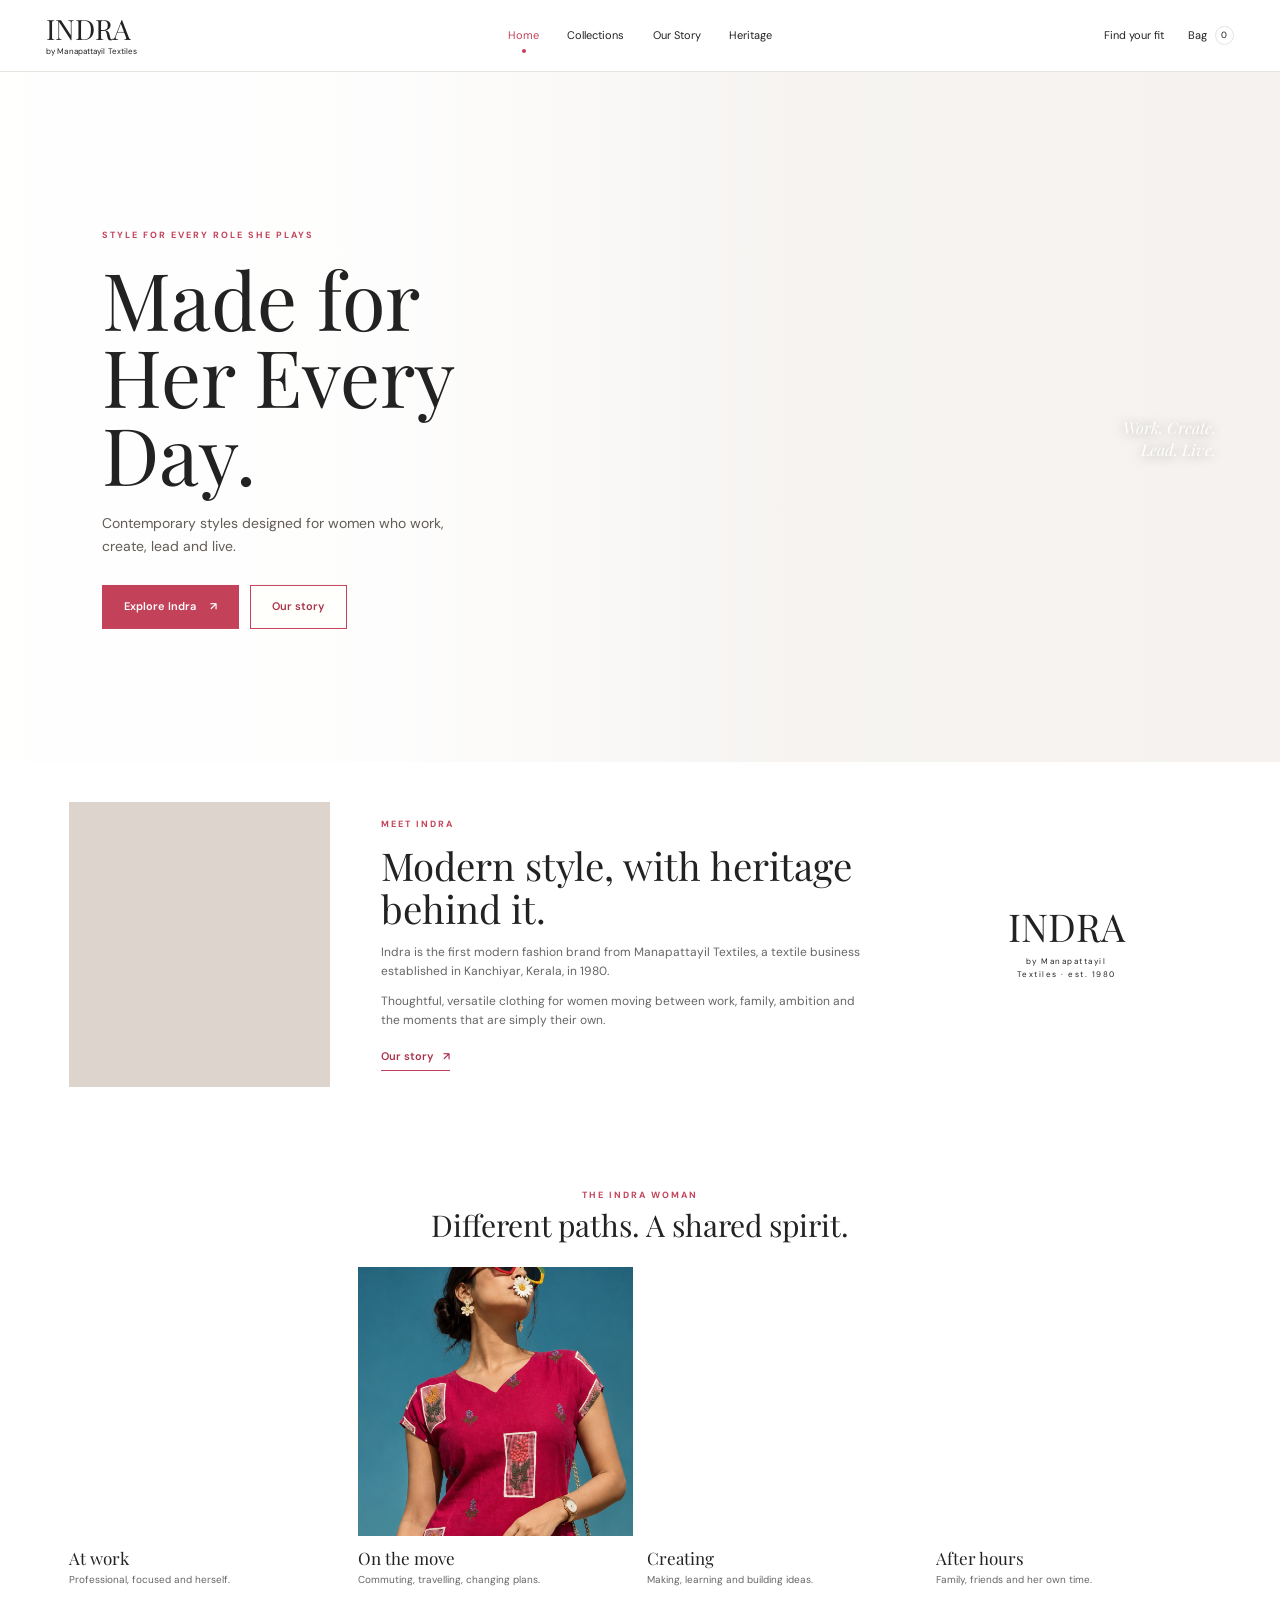
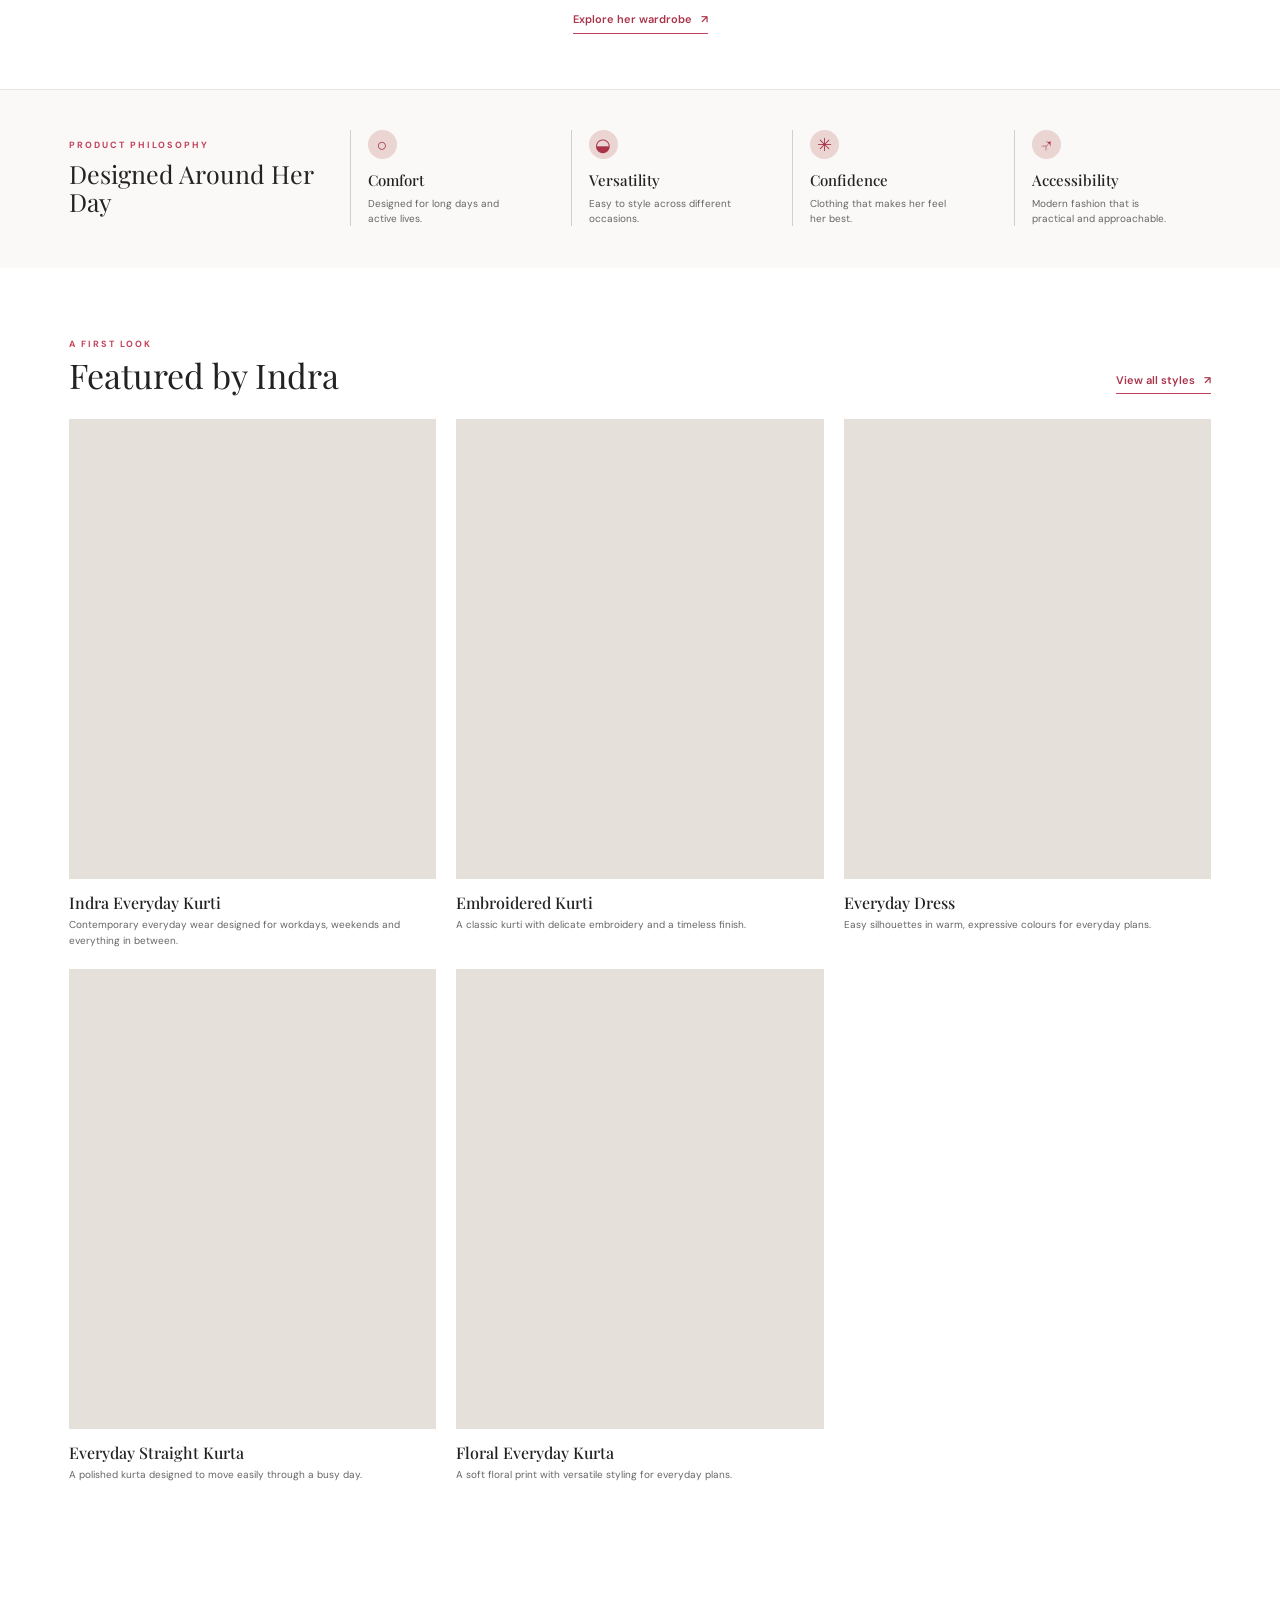
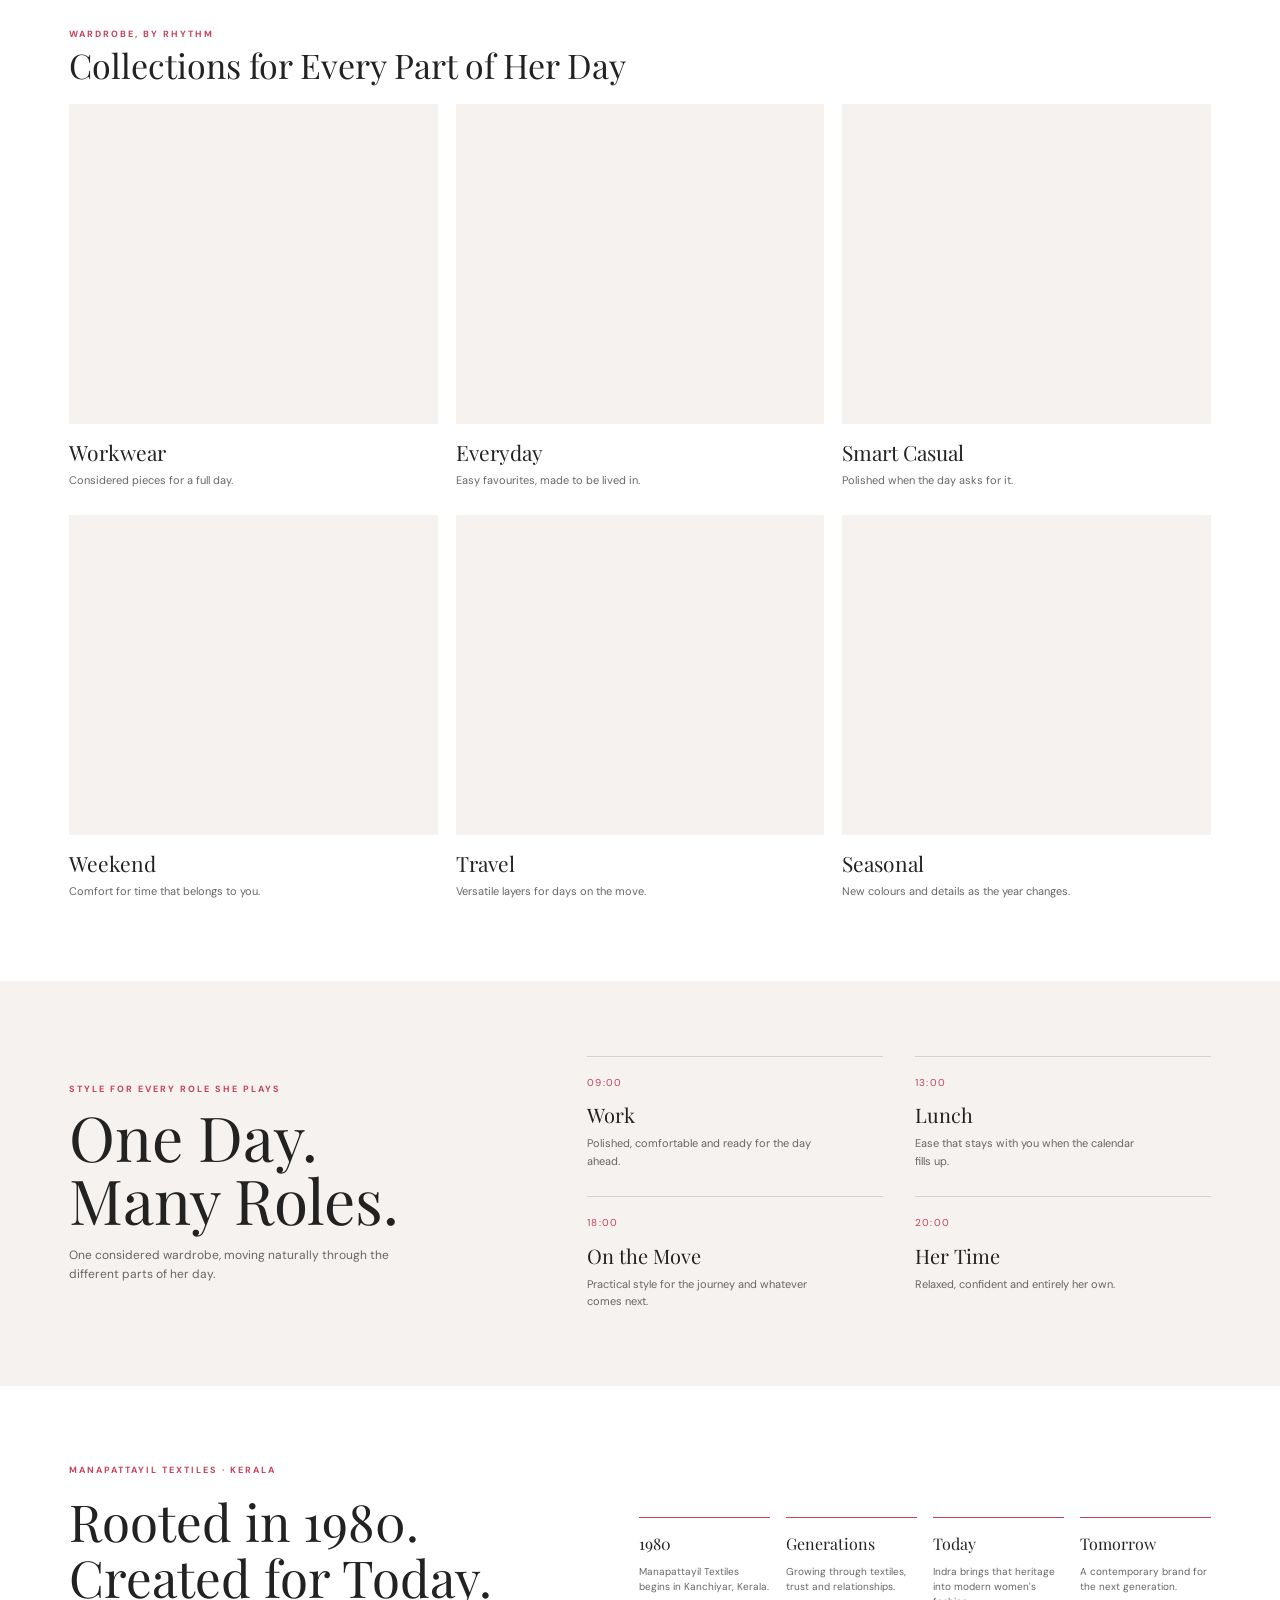
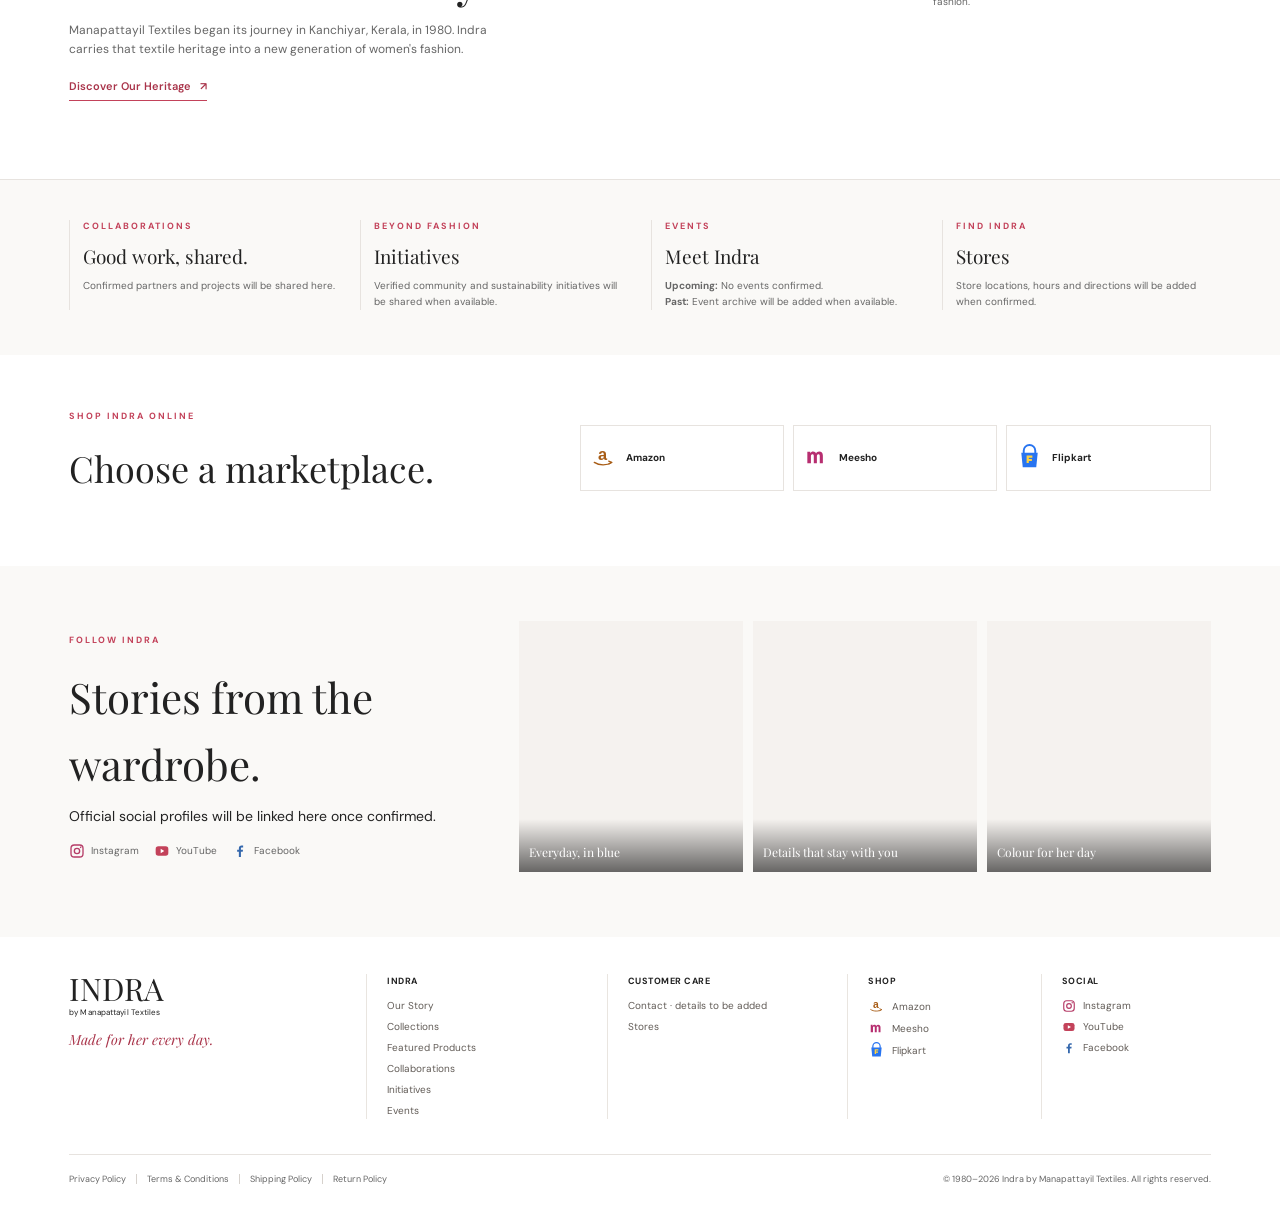
==== commit d03cd3fc: "update image" ====
--- a/index.html
+++ b/index.html
@@ -48,7 +48,7 @@
       <div class="section-heading"><p class="eyebrow">The Indra woman</p><h2>Different paths. A shared spirit.</h2></div>
       <div class="persona-grid">
         <a class="persona" href="explore.html?category=workwear"><img src="Images/mustard-workwear-kurta.jpg" data-local-image data-fallback="https://images.unsplash.com/photo-1483985988355-763728e1935b?auto=format&fit=crop&w=850&q=85" alt="Indra kurta styled for a polished workday"><span class="persona-title">At work</span><span class="persona-caption">Professional, focused and herself.</span></a>
-        <a class="persona" href="explore.html?category=travel"><img src="Images/blue-kurti-details.jpg" data-local-image data-fallback="https://images.unsplash.com/photo-1529139574466-a303027c1d8b?auto=format&fit=crop&w=850&q=85" alt="Indra kurti for a day on the move"><span class="persona-title">On the move</span><span class="persona-caption">Commuting, travelling, changing plans.</span></a>
+        <a class="persona" href="explore.html?category=travel"><img src="Images/blue-kurti-details.jpg" data-local-image data-fallback="Images/redKurthi.jpeg" alt="Indra kurti for a day on the move"><span class="persona-title">On the move</span><span class="persona-caption">Commuting, travelling, changing plans.</span></a>
         <a class="persona" href="explore.html?category=smart-casual"><img src="Images/floral-kurta-styling.jpg" data-local-image data-fallback="https://images.unsplash.com/photo-1531123897727-8f129e1688ce?auto=format&fit=crop&w=850&q=85" alt="Indra floral kurta for a creative day"><span class="persona-title">Creating</span><span class="persona-caption">Making, learning and building ideas.</span></a>
         <a class="persona" href="explore.html?category=weekend"><img src="Images/everyday-dress-colours.jpg" data-local-image data-fallback="https://images.unsplash.com/photo-1515886657613-9f3515b0c78f?auto=format&fit=crop&w=850&q=85" alt="Indra everyday styles for time outside work"><span class="persona-title">After hours</span><span class="persona-caption">Family, friends and her own time.</span></a>
       </div>
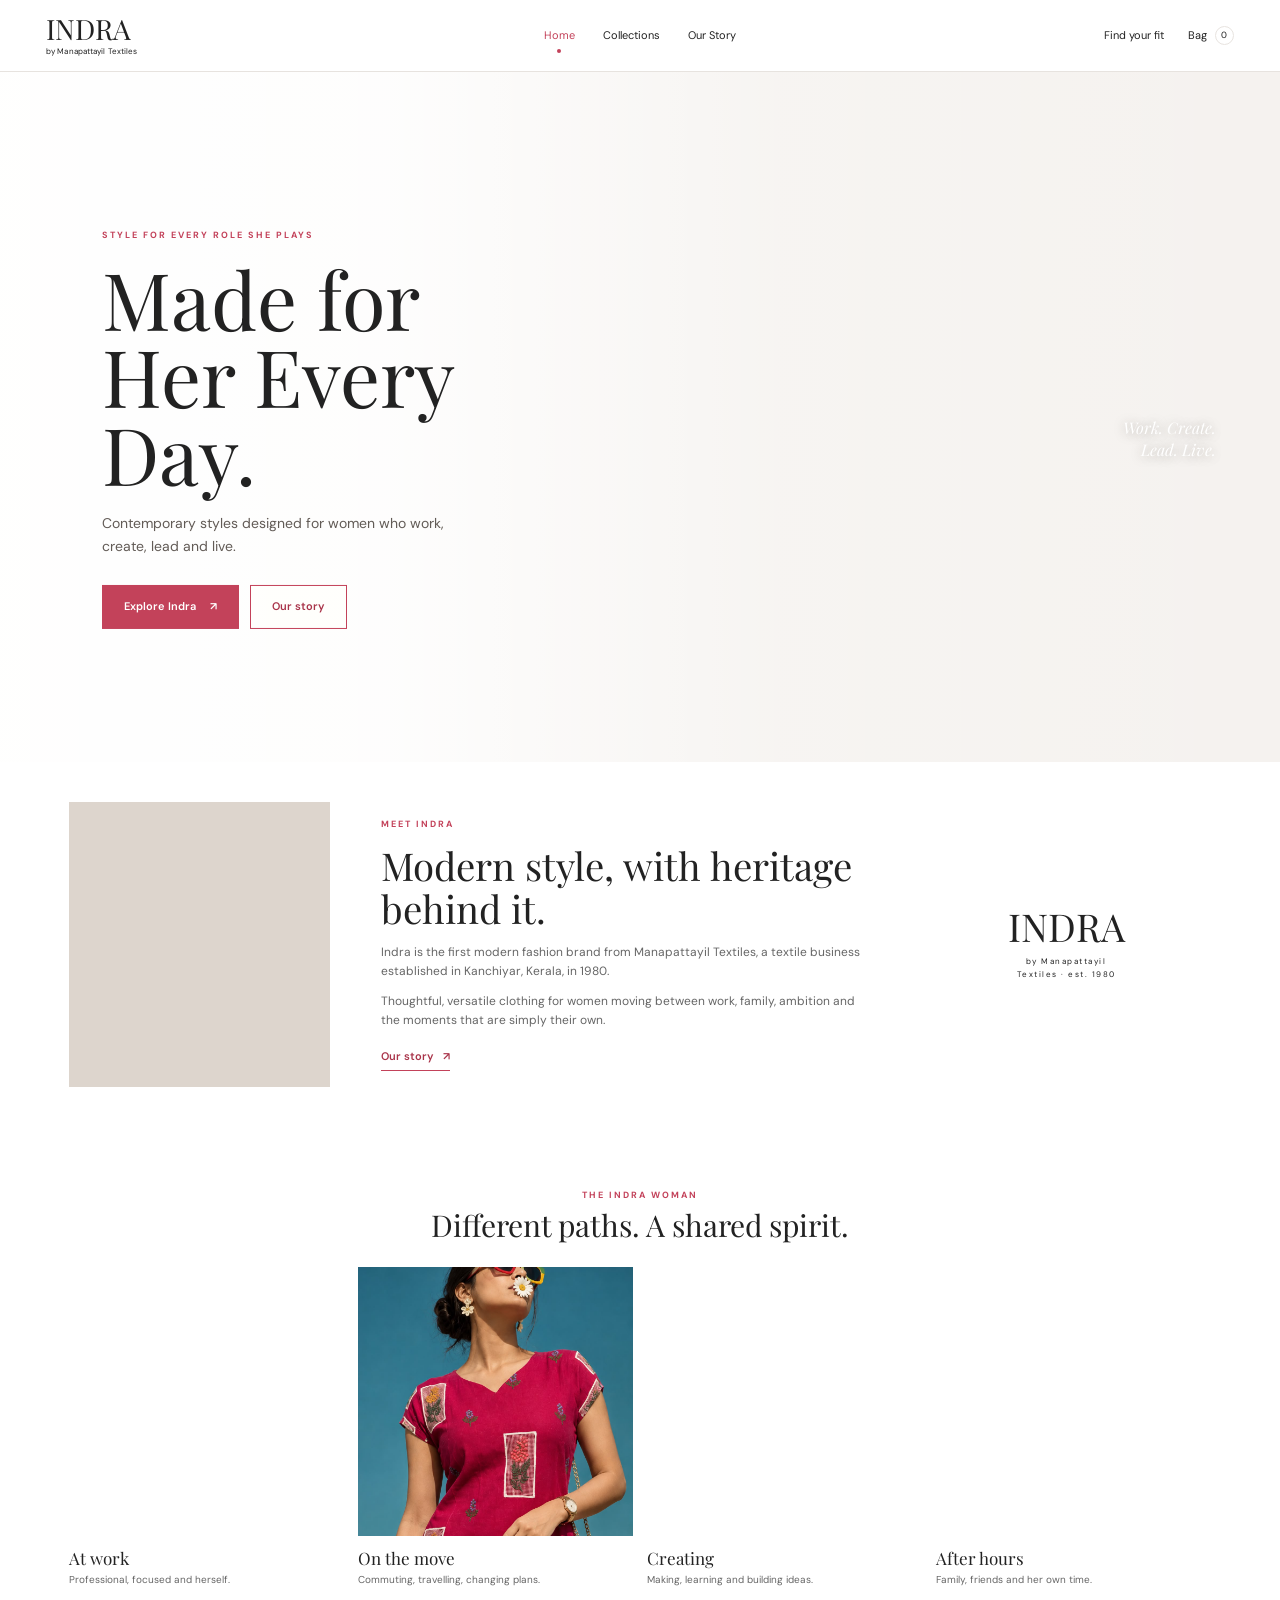
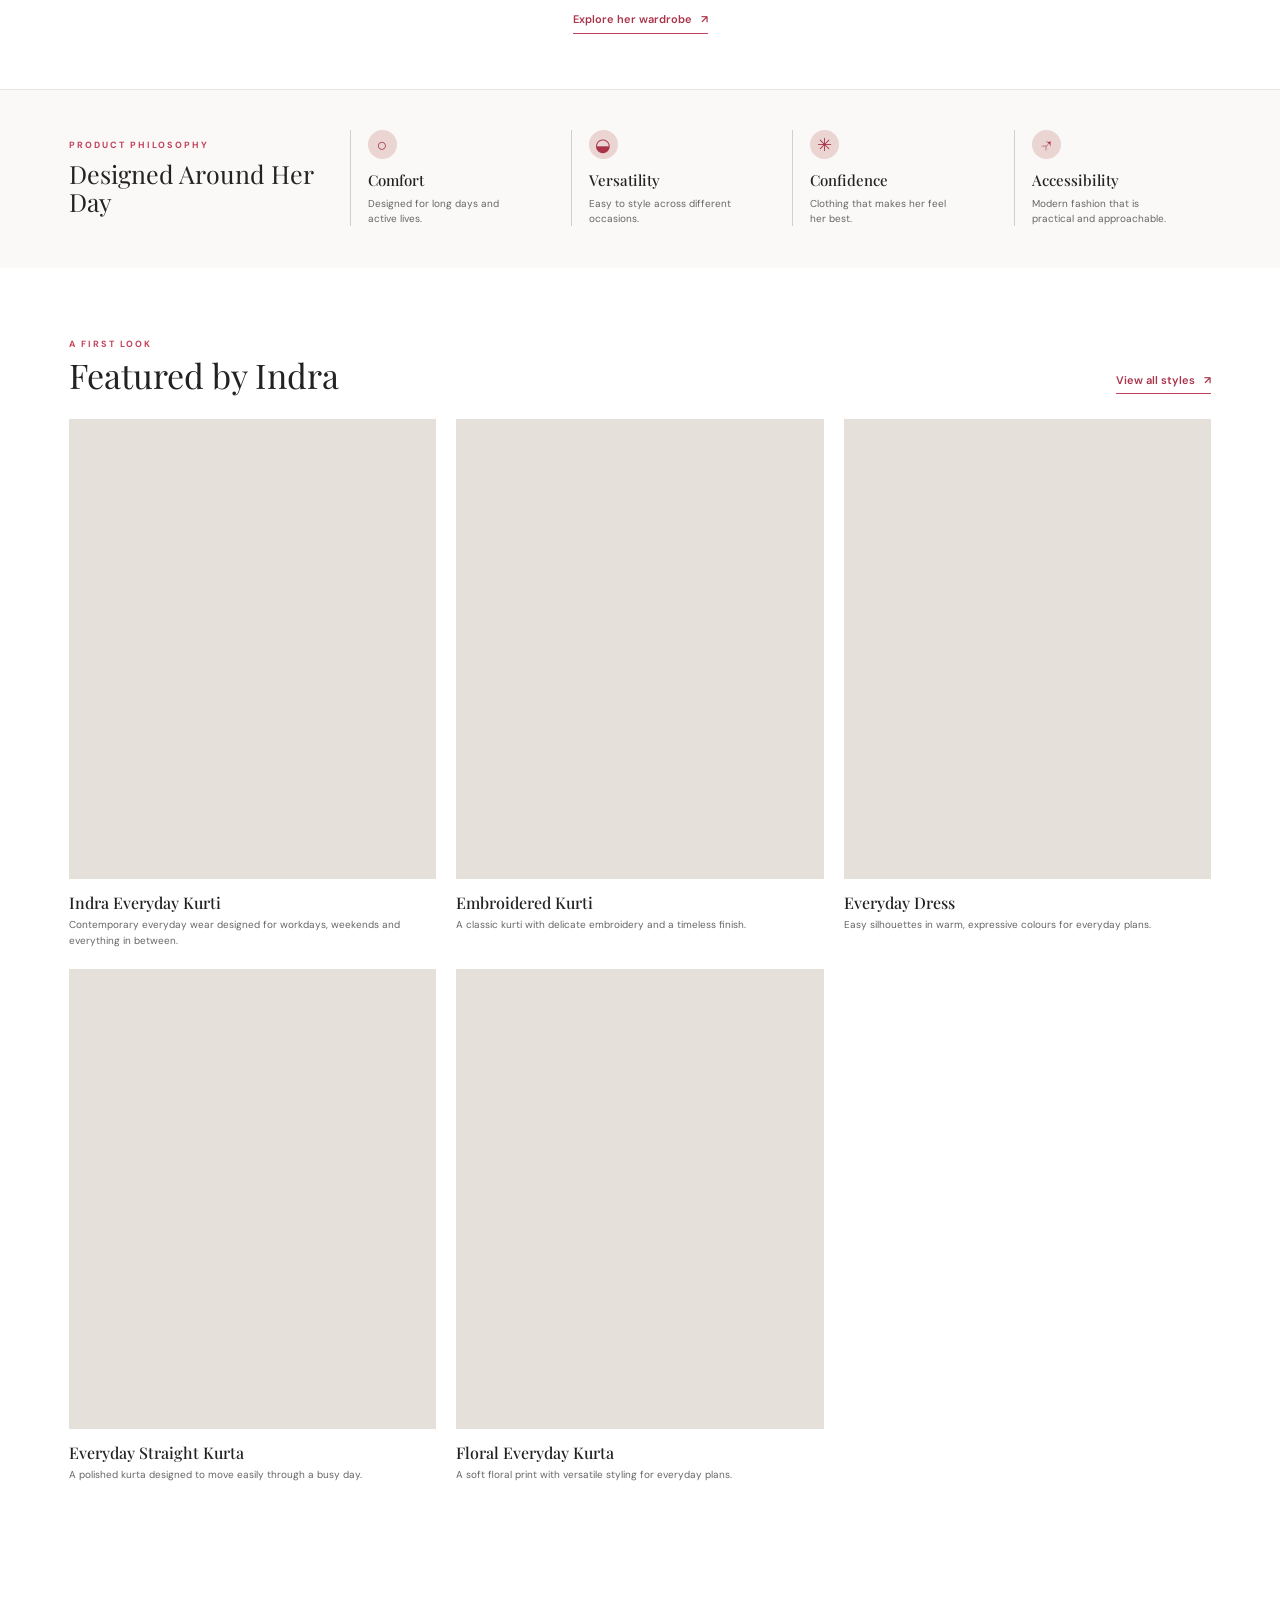
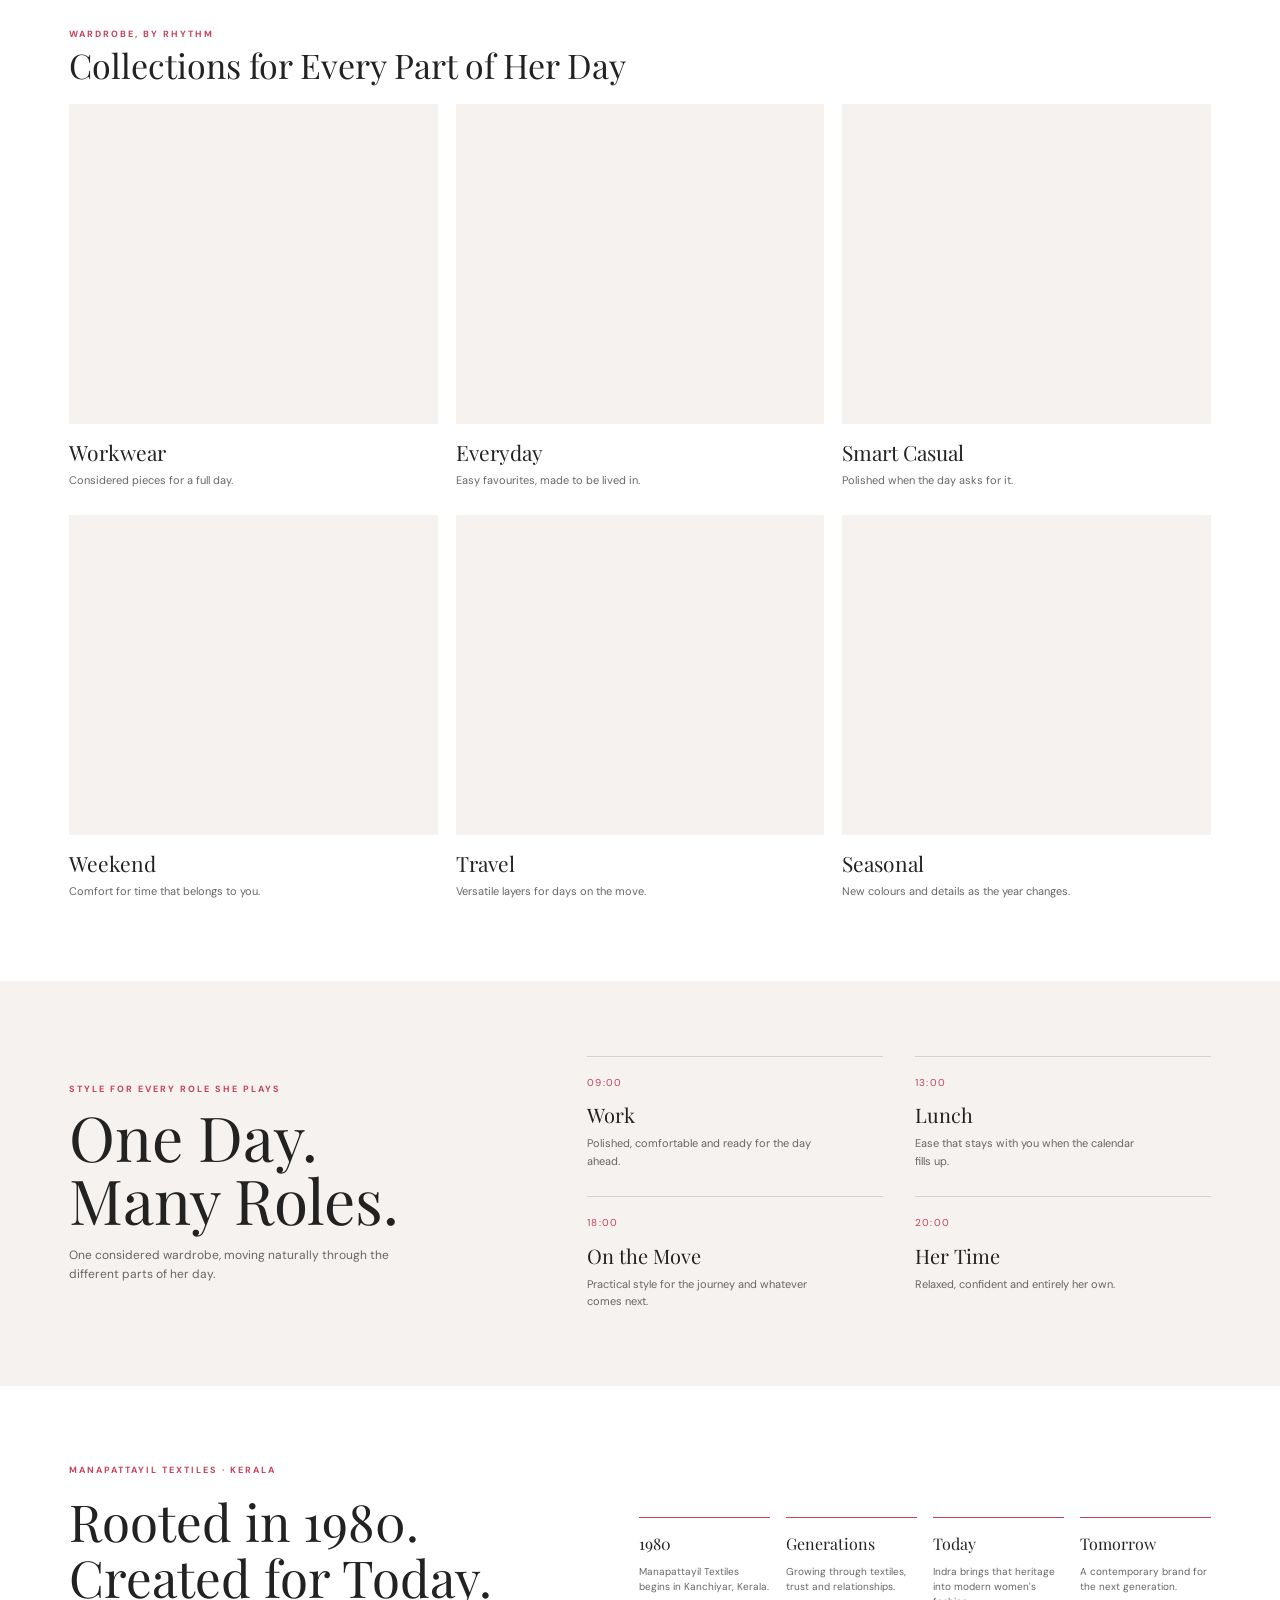
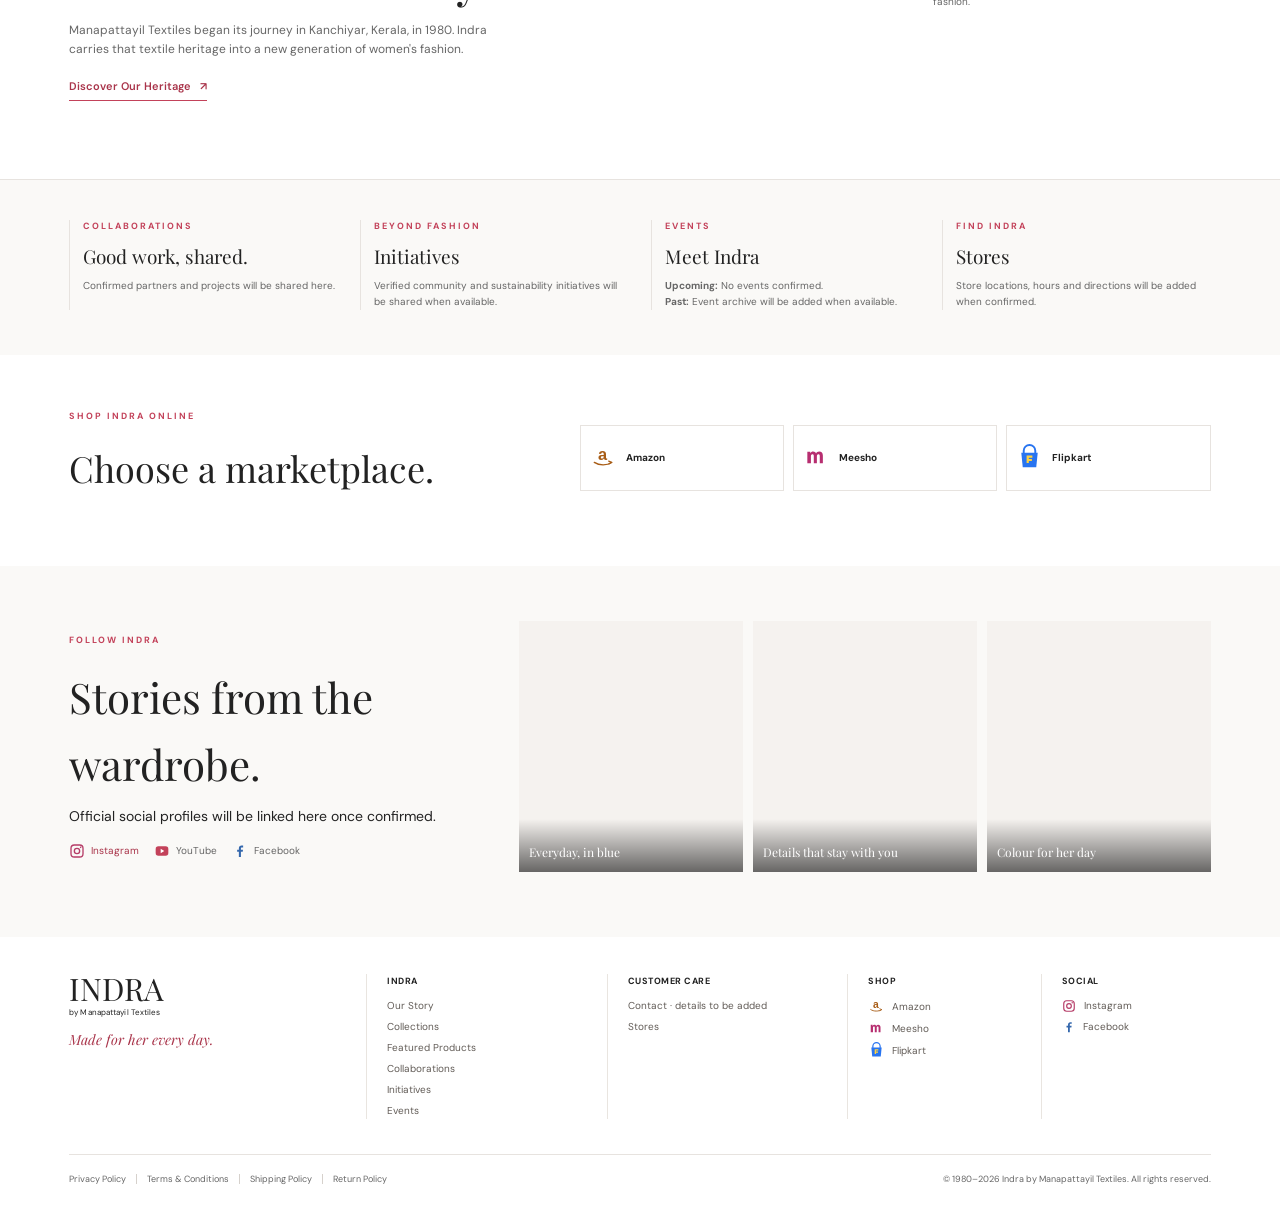
==== commit dfb4c475: "Adding Configuration" ====
--- a/index.html
+++ b/index.html
@@ -10,21 +10,12 @@
   <link rel="preconnect" href="https://fonts.gstatic.com" crossorigin>
   <link href="https://fonts.googleapis.com/css2?family=DM+Sans:wght@400;500;600;700&family=Playfair+Display:wght@400;500;600&display=swap" rel="stylesheet">
   <link rel="stylesheet" href="styles.css">
+  <script src="site-config.js" defer></script>
   <script src="products.js" defer></script>
   <script src="script.js" defer></script>
 </head>
 <body>
-  <header class="site-header">
-    <a class="wordmark" href="index.html" aria-label="Indra home">INDRA<span>by Manapattayil Textiles</span></a>
-    <button class="menu-toggle" type="button" aria-expanded="false" aria-controls="primary-nav" aria-label="Open navigation"><span></span><span></span></button>
-    <nav class="primary-nav" id="primary-nav" aria-label="Main navigation">
-      <a class="is-active" href="index.html">Home</a>
-      <a href="explore.html">Collections</a>
-      <a href="our-story.html">Our Story</a>
-      <a href="our-story.html#heritage">Heritage</a>
-    </nav>
-    <div class="header-actions"><a class="header-link" href="explore.html">Find your fit</a><a class="bag-link" href="product.html" aria-label="Shopping bag">Bag <span>0</span></a></div>
-  </header>
+  <div data-site-header></div>
 
   <main>
     <section class="home-hero">
@@ -33,7 +24,7 @@
         <p class="eyebrow">Style for every role she plays</p>
         <h1>Made for<br>Her Every Day.</h1>
         <p class="intro">Contemporary styles designed for women who work, create, lead and live.</p>
-        <div class="button-row"><a class="button button-dark" href="explore.html">Explore Indra <span aria-hidden="true">↗</span></a><a class="button button-outline" href="our-story.html">Our story</a></div>
+        <div class="button-row"><a class="button button-dark" data-button-visibility="home-hero:explore" href="explore.html">Explore Indra <span aria-hidden="true">↗</span></a><a class="button button-outline" data-button-visibility="home-hero:story" href="our-story.html">Our story</a></div>
       </div>
       <p class="hero-note">Work. Create.<br>Lead. Live.</p>
     </section>
@@ -76,15 +67,6 @@
     <section class="online-section page-gutter" id="shop-online"><div><p class="eyebrow">Shop Indra Online</p><h2>Choose a marketplace.</h2></div><div class="marketplace-grid" data-marketplaces></div></section>
     <section class="social-section page-gutter" id="follow"><div class="social-heading"><p class="eyebrow">Follow Indra</p><h2>Stories from the wardrobe.</h2><p>Official social profiles will be linked here once confirmed.</p><div class="social-links" data-social-links></div></div><div class="social-image-grid"><a href="product.html?id=everyday-kurti-blue"><img src="Images/blue-kurti-details.jpg" data-local-image data-fallback="https://images.unsplash.com/photo-1539109136881-3be0616acf4b?auto=format&fit=crop&w=700&q=80" alt="Indra blue kurti details"><span>Everyday, in blue</span></a><a href="product.html?id=embroidered-kurti-cocoa"><img src="Images/cocoa-embroidered-kurti.jpg" data-local-image data-fallback="https://images.unsplash.com/photo-1524504388940-b1c1722653e1?auto=format&fit=crop&w=700&q=80" alt="Indra embroidered kurti"><span>Details that stay with you</span></a><a href="product.html?id=floral-kurta-mint"><img src="Images/floral-kurta-styling.jpg" data-local-image data-fallback="https://images.unsplash.com/photo-1515886657613-9f3515b0c78f?auto=format&fit=crop&w=700&q=80" alt="Indra floral kurta"><span>Colour for her day</span></a></div></section>
   </main>
-  <footer class="site-footer">
-    <div class="footer-main">
-      <div class="footer-brand"><a class="wordmark" href="index.html">INDRA<span>by Manapattayil Textiles</span></a><p>Made for her every day.</p></div>
-      <nav class="footer-column" aria-label="Indra"><h2>Indra</h2><a href="our-story.html">Our Story</a><a href="explore.html">Collections</a><a href="product.html">Featured Products</a><a href="index.html#collaborations">Collaborations</a><a href="index.html#initiatives">Initiatives</a><a href="index.html#events">Events</a></nav>
-      <nav class="footer-column" aria-label="Customer care"><h2>Customer Care</h2><span>Contact · details to be added</span><a href="index.html#stores">Stores</a></nav>
-      <nav class="footer-column" aria-label="Shop"><h2>Shop</h2><span>Amazon</span><span>Meesho</span><span>Flipkart</span></nav>
-      <nav class="footer-column footer-social" aria-label="Social platforms"><h2>Social</h2><span>Instagram</span><span>YouTube</span><span>Facebook</span></nav>
-    </div>
-    <div class="footer-bottom"><div class="footer-legal"><span>Privacy Policy</span><span>Terms &amp; Conditions</span><span>Shipping Policy</span><span>Return Policy</span></div><small>© 1980–<span data-year></span> Indra by Manapattayil Textiles. All rights reserved.</small></div>
-  </footer>
+  <div data-site-footer></div>
 </body>
 </html>
--- a/styles.css
+++ b/styles.css
@@ -34,6 +34,7 @@
 .bag-link { display: flex; align-items: center; gap: 8px; }
 .bag-link span { display: inline-grid; place-items: center; width: 19px; height: 19px; border: 1px solid var(--line); border-radius: 50%; font-size: 9px; }
 .menu-toggle { display: none; }
+[data-button-visibility][hidden] { display: none !important; }
 .home-hero { height: min(690px, calc(100svh - 72px)); min-height: 530px; position: relative; overflow: hidden; background: var(--soft); }
 .home-hero::after { content: ""; position: absolute; inset: 0; background: linear-gradient(90deg, rgba(255,255,255,.97) 0%, rgba(255,255,255,.88) 30%, rgba(255,255,255,.18) 61%, transparent 100%); }
 .hero-image { position: absolute; inset: 0; object-position: 54% 39%; }
